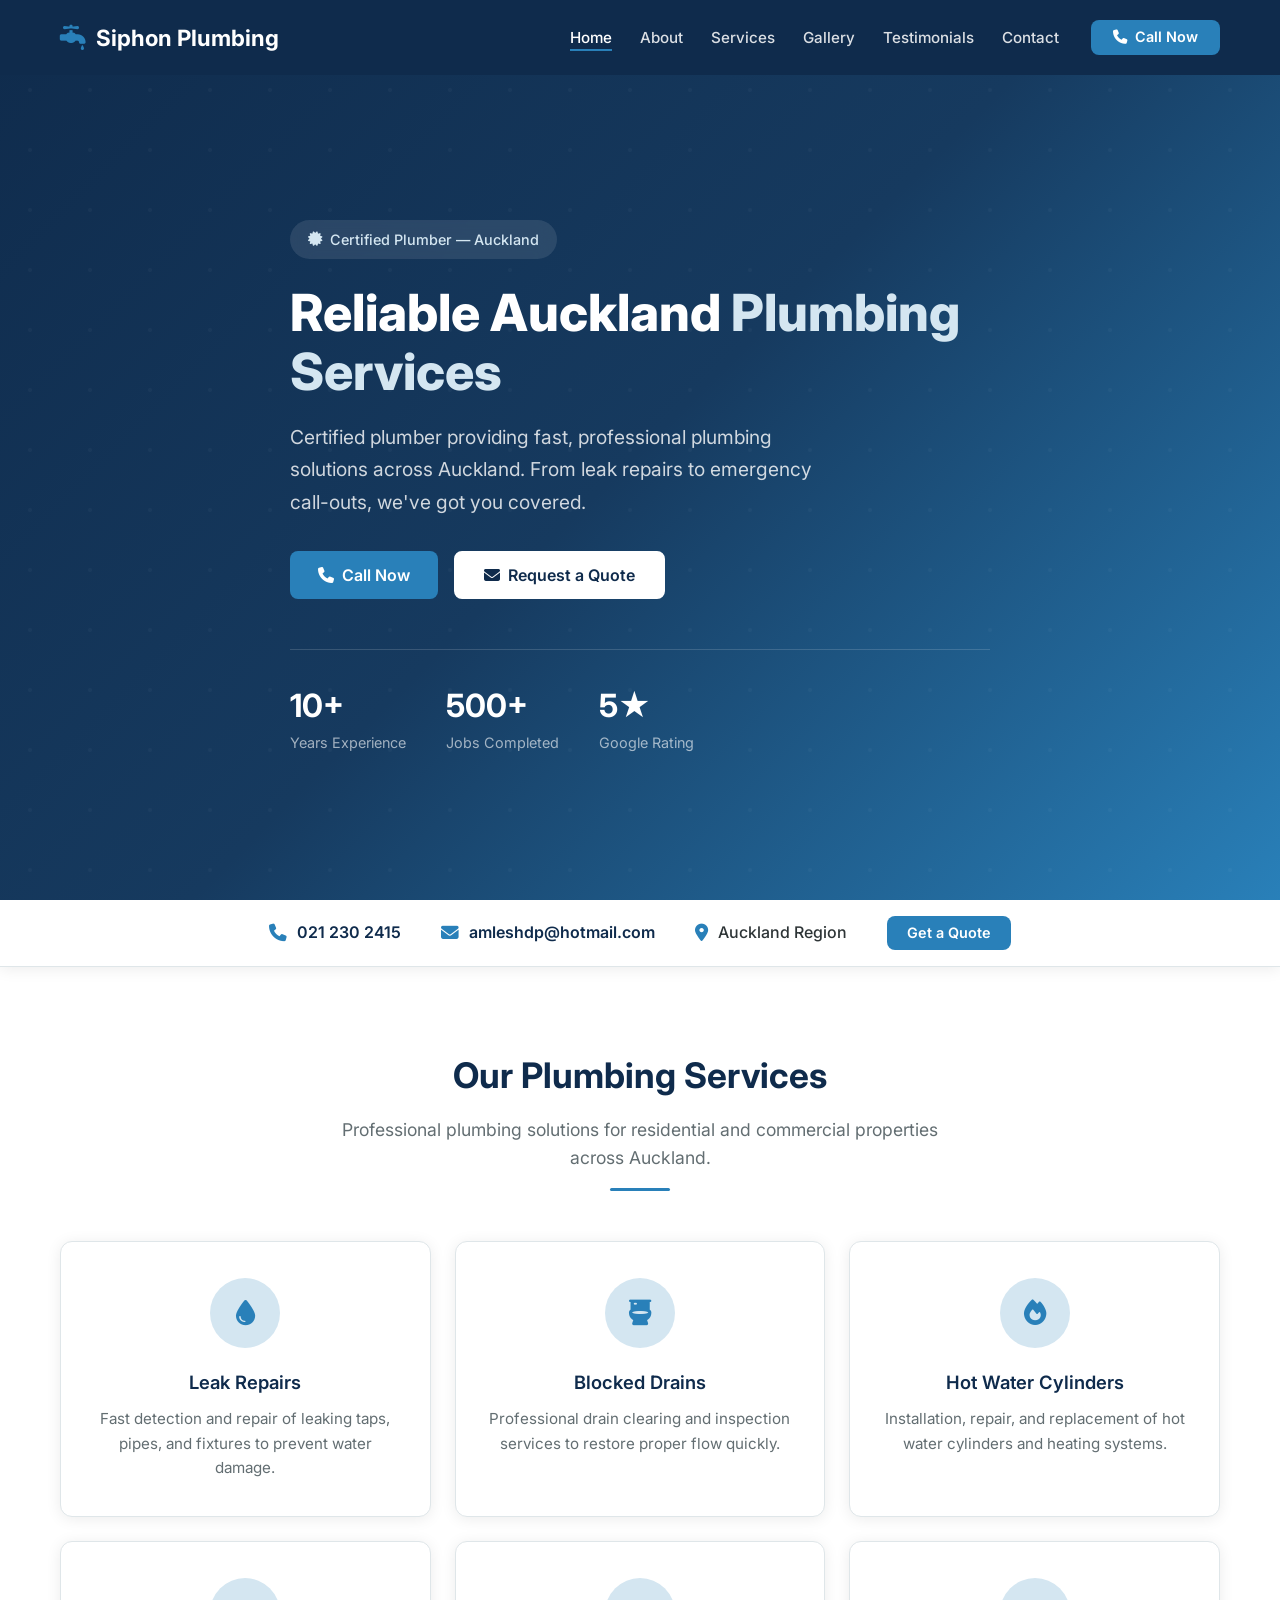
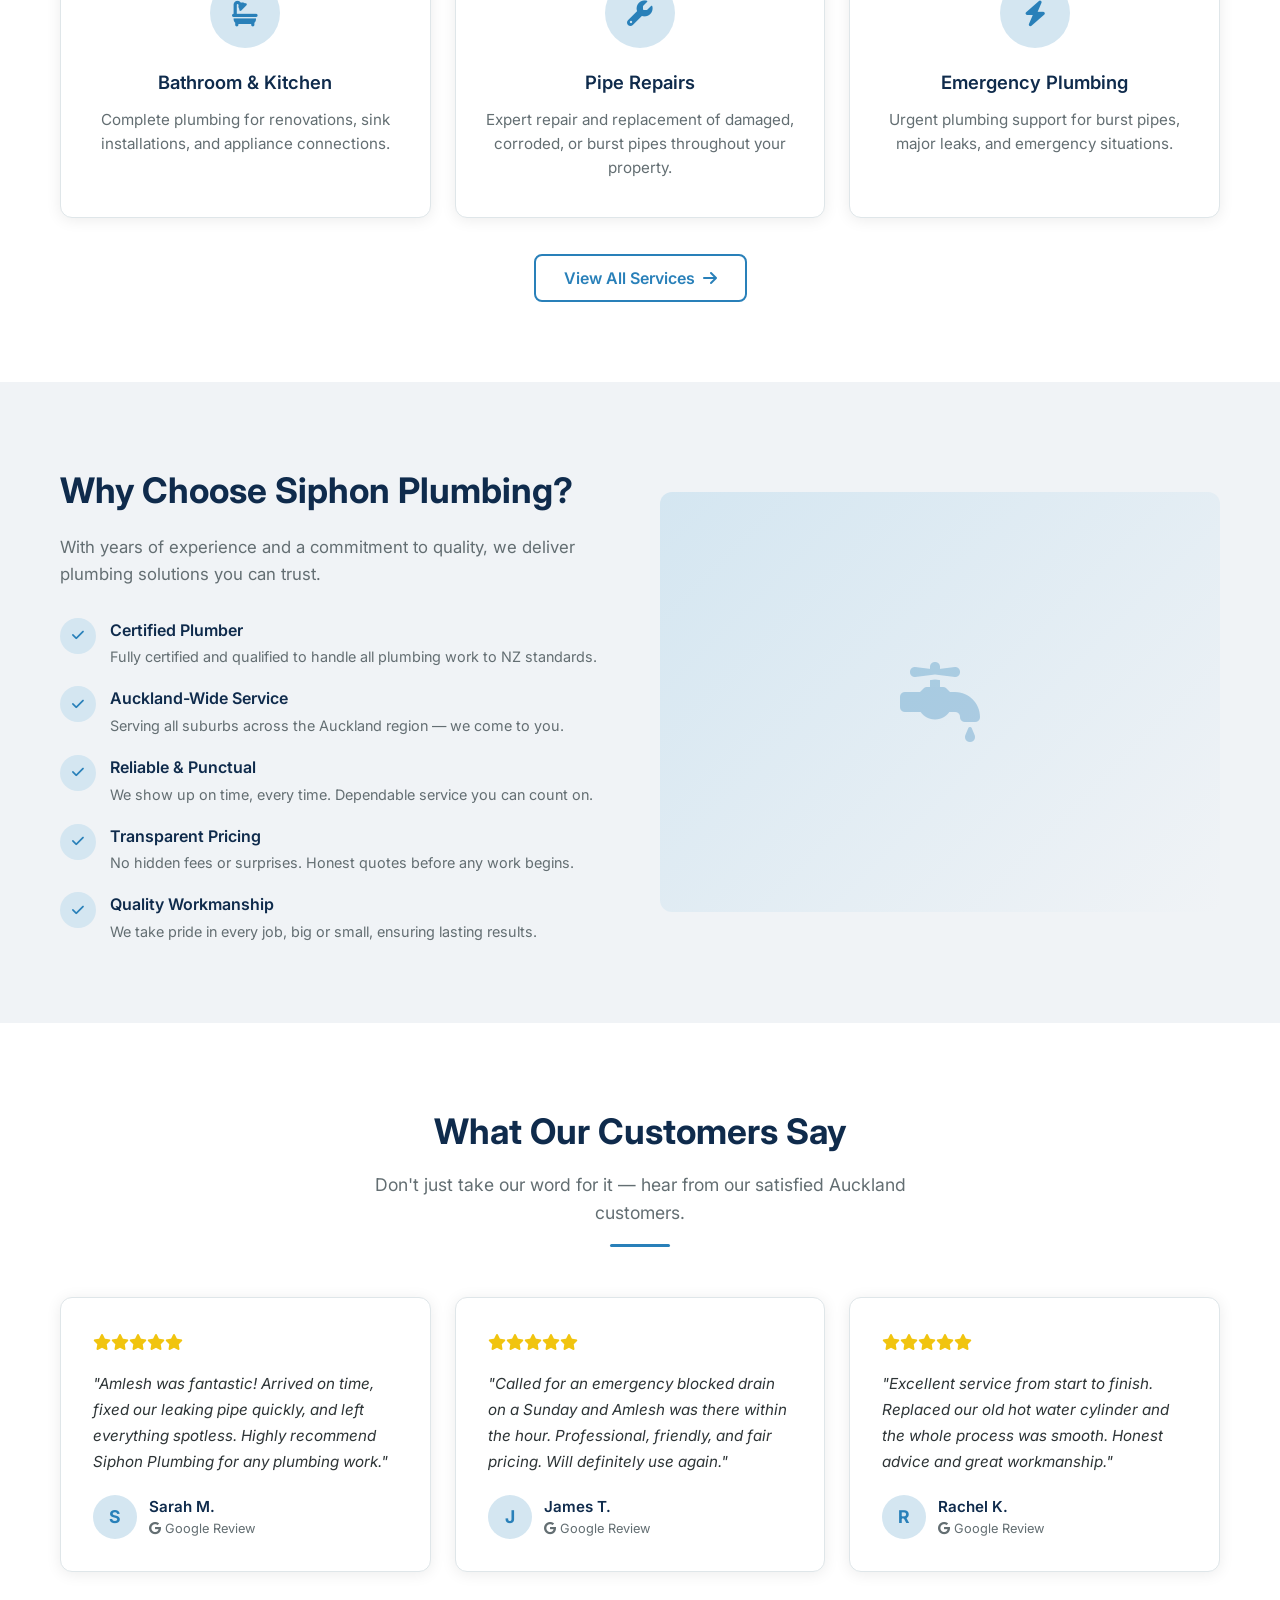
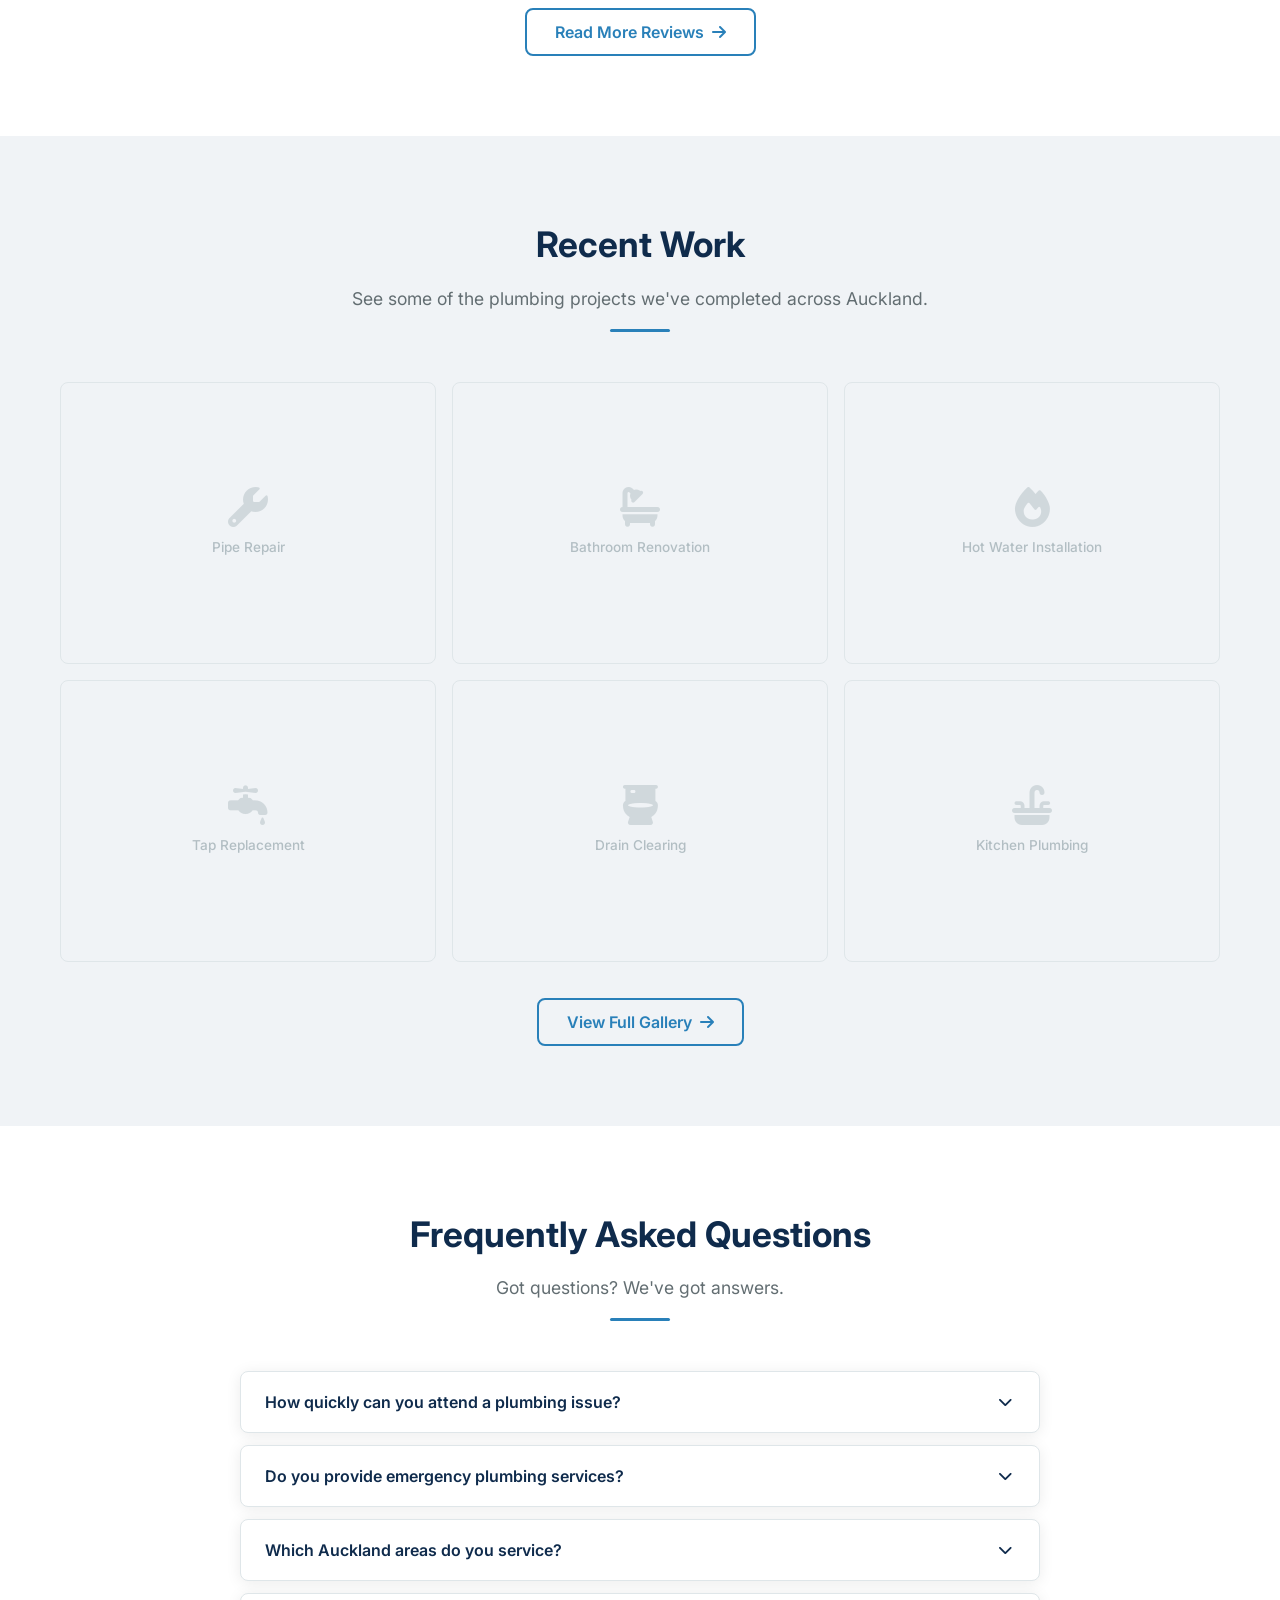
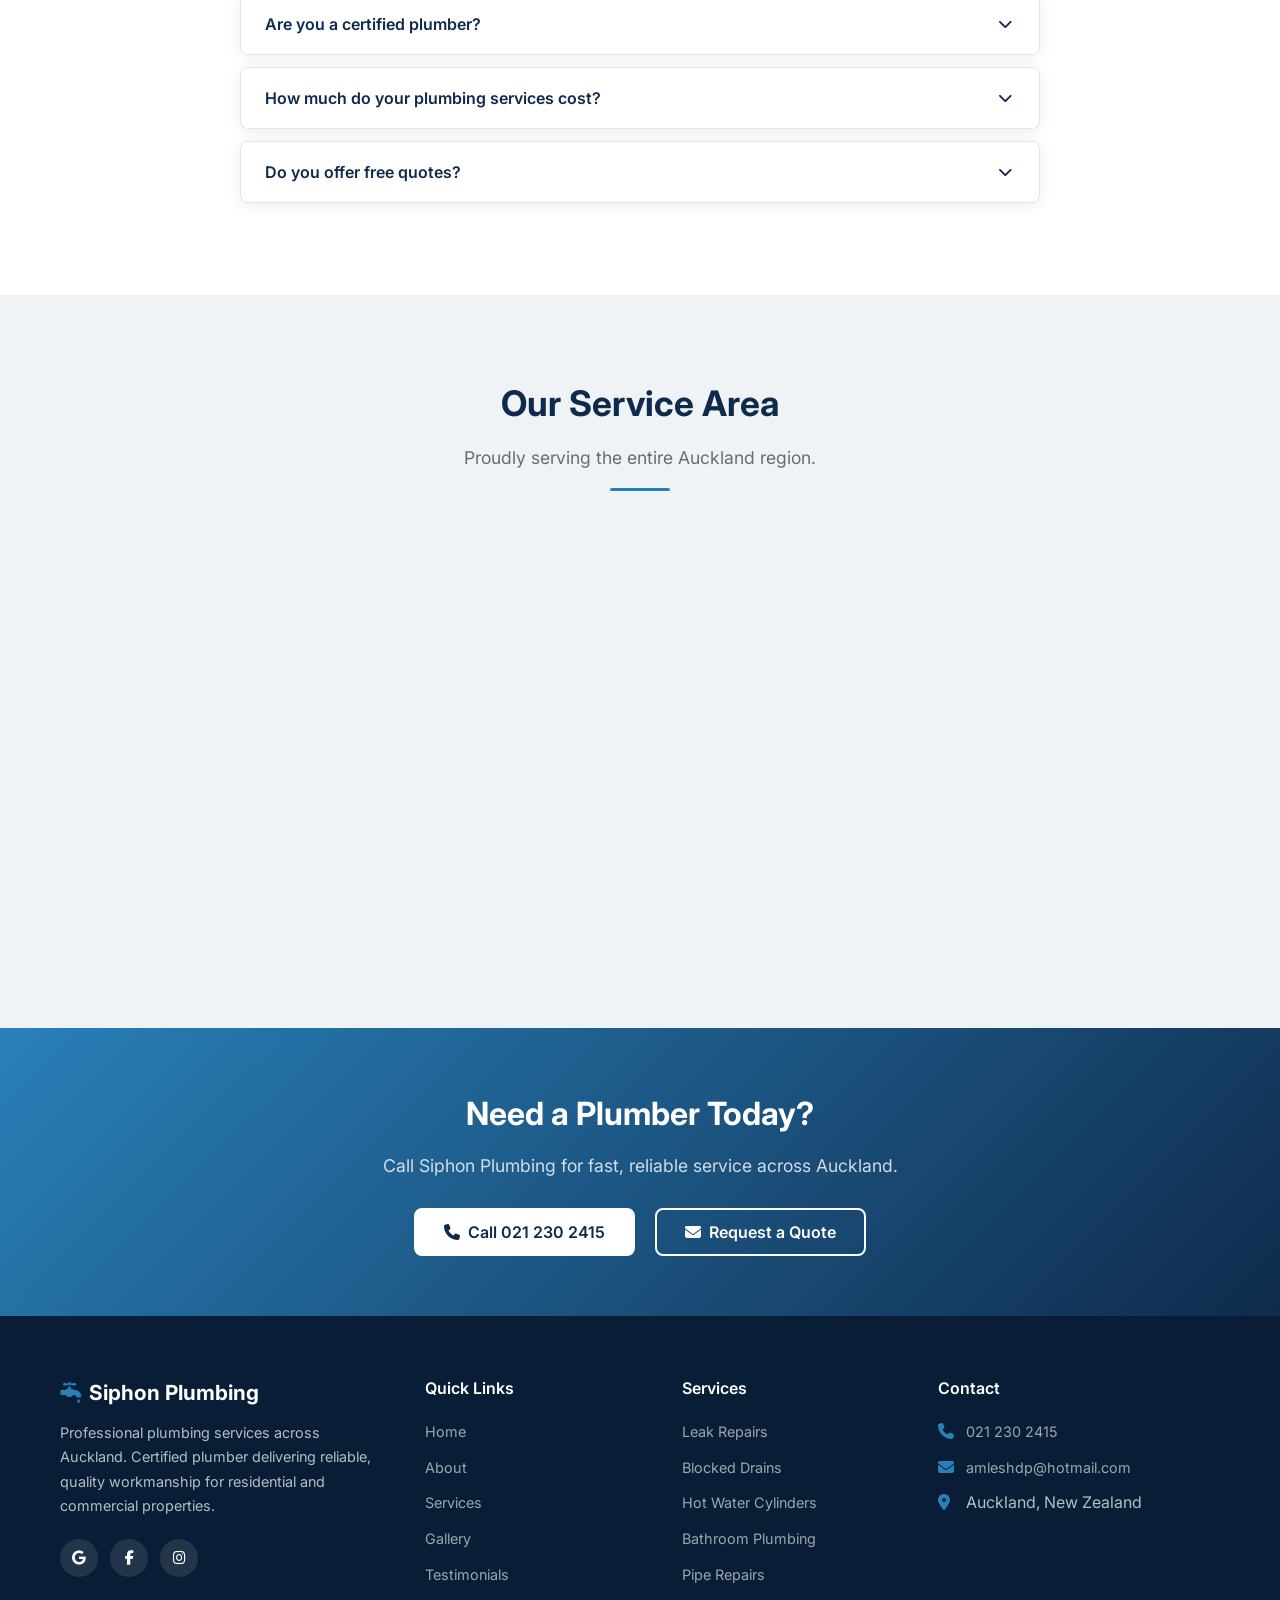
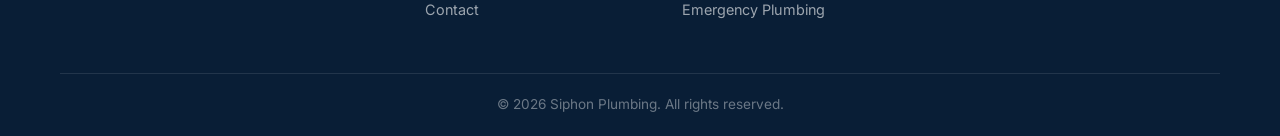
==== index.html @ 6b0c6b90 "Initial commit: Siphon Plumbing website - Complete static HTML/CSS/JS site with Home, About, Service" ====
<!DOCTYPE html>
<html lang="en">
<head>
  <meta charset="UTF-8">
  <meta name="viewport" content="width=device-width, initial-scale=1.0">
  <title>Siphon Plumbing | Reliable Auckland Plumbing Services</title>
  <meta name="description" content="Siphon Plumbing provides fast, reliable plumbing services across Auckland. Certified plumber Amlesh Prasad offers leak repairs, blocked drains, hot water cylinder repairs, and emergency plumbing.">
  <meta name="keywords" content="Auckland plumber, emergency plumber Auckland, blocked drain Auckland, plumbing services Auckland, hot water cylinder repair Auckland, certified plumber Auckland">
  <meta name="author" content="Siphon Plumbing">
  <meta name="robots" content="index, follow">
  <link rel="canonical" href="https://siphonplumbing.co.nz/">
  <meta property="og:title" content="Siphon Plumbing | Reliable Auckland Plumbing Services">
  <meta property="og:description" content="Certified plumber providing fast, professional plumbing solutions across Auckland. Call 021 230 2415 for a free quote.">
  <meta property="og:type" content="website">
  <meta property="og:url" content="https://siphonplumbing.co.nz/">
  <link rel="preconnect" href="https://fonts.googleapis.com">
  <link rel="preconnect" href="https://fonts.gstatic.com" crossorigin>
  <link href="https://fonts.googleapis.com/css2?family=Inter:wght@400;500;600;700;800&display=swap" rel="stylesheet">
  <link rel="stylesheet" href="https://cdnjs.cloudflare.com/ajax/libs/font-awesome/6.5.1/css/all.min.css">
  <link rel="stylesheet" href="css/styles.css">
  <script type="application/ld+json">
  {
    "@context": "https://schema.org",
    "@type": "Plumber",
    "name": "Siphon Plumbing",
    "description": "Certified plumber providing fast, professional plumbing solutions across Auckland.",
    "telephone": "+64212302415",
    "email": "amleshdp@hotmail.com",
    "url": "https://siphonplumbing.co.nz",
    "areaServed": {
      "@type": "City",
      "name": "Auckland"
    },
    "address": {
      "@type": "PostalAddress",
      "addressLocality": "Auckland",
      "addressCountry": "NZ"
    },
    "priceRange": "$$",
    "openingHours": "Mo-Su 07:00-18:00",
    "sameAs": []
  }
  </script>
</head>
<body>

  <!-- Header -->
  <header class="header">
    <div class="container header__inner">
      <a href="index.html" class="header__logo">
        <i class="fas fa-faucet-drip"></i>
        Siphon Plumbing
      </a>
      <nav class="header__nav">
        <ul class="header__links">
          <li><a href="index.html" class="active">Home</a></li>
          <li><a href="about.html">About</a></li>
          <li><a href="services.html">Services</a></li>
          <li><a href="gallery.html">Gallery</a></li>
          <li><a href="testimonials.html">Testimonials</a></li>
          <li><a href="contact.html">Contact</a></li>
        </ul>
        <div class="header__cta">
          <a href="tel:0212302415" class="btn btn--primary"><i class="fas fa-phone"></i> Call Now</a>
        </div>
      </nav>
      <button class="header__hamburger" aria-label="Toggle navigation">
        <span></span>
        <span></span>
        <span></span>
      </button>
    </div>
  </header>

  <!-- Mobile Nav -->
  <nav class="mobile-nav">
    <a href="index.html" class="active">Home</a>
    <a href="about.html">About</a>
    <a href="services.html">Services</a>
    <a href="gallery.html">Gallery</a>
    <a href="testimonials.html">Testimonials</a>
    <a href="contact.html">Contact</a>
    <a href="tel:0212302415" class="btn btn--primary"><i class="fas fa-phone"></i> Call Now</a>
  </nav>

  <!-- Hero -->
  <section class="hero">
    <div class="container">
      <div class="hero__content">
        <div class="hero__badge">
          <i class="fas fa-certificate"></i> Certified Plumber — Auckland
        </div>
        <h1>Reliable Auckland <span>Plumbing Services</span></h1>
        <p>Certified plumber providing fast, professional plumbing solutions across Auckland. From leak repairs to emergency call-outs, we've got you covered.</p>
        <div class="hero__buttons">
          <a href="tel:0212302415" class="btn btn--primary"><i class="fas fa-phone"></i> Call Now</a>
          <a href="contact.html" class="btn btn--secondary"><i class="fas fa-envelope"></i> Request a Quote</a>
        </div>
        <div class="hero__stats">
          <div class="hero__stat">
            <h3>10+</h3>
            <p>Years Experience</p>
          </div>
          <div class="hero__stat">
            <h3>500+</h3>
            <p>Jobs Completed</p>
          </div>
          <div class="hero__stat">
            <h3>5★</h3>
            <p>Google Rating</p>
          </div>
        </div>
      </div>
    </div>
  </section>

  <!-- Quick Contact Bar -->
  <section class="quick-contact">
    <div class="container quick-contact__inner">
      <div class="quick-contact__item">
        <i class="fas fa-phone"></i>
        <a href="tel:0212302415">021 230 2415</a>
      </div>
      <div class="quick-contact__item">
        <i class="fas fa-envelope"></i>
        <a href="mailto:amleshdp@hotmail.com">amleshdp@hotmail.com</a>
      </div>
      <div class="quick-contact__item">
        <i class="fas fa-map-marker-alt"></i>
        <span>Auckland Region</span>
      </div>
      <a href="contact.html" class="btn btn--primary btn--small">Get a Quote</a>
    </div>
  </section>

  <!-- Services Overview -->
  <section class="section" id="services">
    <div class="container">
      <div class="section-header fade-up">
        <h2>Our Plumbing Services</h2>
        <p>Professional plumbing solutions for residential and commercial properties across Auckland.</p>
        <div class="accent-line"></div>
      </div>
      <div class="services-grid">
        <div class="service-card fade-up">
          <div class="service-card__icon">
            <i class="fas fa-droplet"></i>
          </div>
          <h3>Leak Repairs</h3>
          <p>Fast detection and repair of leaking taps, pipes, and fixtures to prevent water damage.</p>
        </div>
        <div class="service-card fade-up">
          <div class="service-card__icon">
            <i class="fas fa-toilet"></i>
          </div>
          <h3>Blocked Drains</h3>
          <p>Professional drain clearing and inspection services to restore proper flow quickly.</p>
        </div>
        <div class="service-card fade-up">
          <div class="service-card__icon">
            <i class="fas fa-fire"></i>
          </div>
          <h3>Hot Water Cylinders</h3>
          <p>Installation, repair, and replacement of hot water cylinders and heating systems.</p>
        </div>
        <div class="service-card fade-up">
          <div class="service-card__icon">
            <i class="fas fa-bath"></i>
          </div>
          <h3>Bathroom & Kitchen</h3>
          <p>Complete plumbing for renovations, sink installations, and appliance connections.</p>
        </div>
        <div class="service-card fade-up">
          <div class="service-card__icon">
            <i class="fas fa-wrench"></i>
          </div>
          <h3>Pipe Repairs</h3>
          <p>Expert repair and replacement of damaged, corroded, or burst pipes throughout your property.</p>
        </div>
        <div class="service-card fade-up">
          <div class="service-card__icon">
            <i class="fas fa-bolt"></i>
          </div>
          <h3>Emergency Plumbing</h3>
          <p>Urgent plumbing support for burst pipes, major leaks, and emergency situations.</p>
        </div>
      </div>
      <div style="text-align: center; margin-top: 36px;" class="fade-up">
        <a href="services.html" class="btn btn--outline">View All Services <i class="fas fa-arrow-right"></i></a>
      </div>
    </div>
  </section>

  <!-- Why Choose Us -->
  <section class="section section--grey" id="why">
    <div class="container">
      <div class="why-grid">
        <div class="why-content fade-up">
          <h2>Why Choose Siphon Plumbing?</h2>
          <p>With years of experience and a commitment to quality, we deliver plumbing solutions you can trust.</p>
          <div class="why-list">
            <div class="why-item">
              <div class="why-item__icon"><i class="fas fa-check"></i></div>
              <div>
                <h4>Certified Plumber</h4>
                <p>Fully certified and qualified to handle all plumbing work to NZ standards.</p>
              </div>
            </div>
            <div class="why-item">
              <div class="why-item__icon"><i class="fas fa-check"></i></div>
              <div>
                <h4>Auckland-Wide Service</h4>
                <p>Serving all suburbs across the Auckland region — we come to you.</p>
              </div>
            </div>
            <div class="why-item">
              <div class="why-item__icon"><i class="fas fa-check"></i></div>
              <div>
                <h4>Reliable & Punctual</h4>
                <p>We show up on time, every time. Dependable service you can count on.</p>
              </div>
            </div>
            <div class="why-item">
              <div class="why-item__icon"><i class="fas fa-check"></i></div>
              <div>
                <h4>Transparent Pricing</h4>
                <p>No hidden fees or surprises. Honest quotes before any work begins.</p>
              </div>
            </div>
            <div class="why-item">
              <div class="why-item__icon"><i class="fas fa-check"></i></div>
              <div>
                <h4>Quality Workmanship</h4>
                <p>We take pride in every job, big or small, ensuring lasting results.</p>
              </div>
            </div>
          </div>
        </div>
        <div class="why-image fade-up">
          <i class="fas fa-faucet-drip"></i>
        </div>
      </div>
    </div>
  </section>

  <!-- Testimonials Preview -->
  <section class="section" id="testimonials">
    <div class="container">
      <div class="section-header fade-up">
        <h2>What Our Customers Say</h2>
        <p>Don't just take our word for it — hear from our satisfied Auckland customers.</p>
        <div class="accent-line"></div>
      </div>
      <div class="testimonials-grid">
        <div class="testimonial-card fade-up">
          <div class="testimonial-card__stars">
            <i class="fas fa-star"></i><i class="fas fa-star"></i><i class="fas fa-star"></i><i class="fas fa-star"></i><i class="fas fa-star"></i>
          </div>
          <p class="testimonial-card__text">"Amlesh was fantastic! Arrived on time, fixed our leaking pipe quickly, and left everything spotless. Highly recommend Siphon Plumbing for any plumbing work."</p>
          <div class="testimonial-card__author">
            <div class="testimonial-card__avatar">S</div>
            <div>
              <div class="testimonial-card__name">Sarah M.</div>
              <div class="testimonial-card__source"><i class="fab fa-google"></i> Google Review</div>
            </div>
          </div>
        </div>
        <div class="testimonial-card fade-up">
          <div class="testimonial-card__stars">
            <i class="fas fa-star"></i><i class="fas fa-star"></i><i class="fas fa-star"></i><i class="fas fa-star"></i><i class="fas fa-star"></i>
          </div>
          <p class="testimonial-card__text">"Called for an emergency blocked drain on a Sunday and Amlesh was there within the hour. Professional, friendly, and fair pricing. Will definitely use again."</p>
          <div class="testimonial-card__author">
            <div class="testimonial-card__avatar">J</div>
            <div>
              <div class="testimonial-card__name">James T.</div>
              <div class="testimonial-card__source"><i class="fab fa-google"></i> Google Review</div>
            </div>
          </div>
        </div>
        <div class="testimonial-card fade-up">
          <div class="testimonial-card__stars">
            <i class="fas fa-star"></i><i class="fas fa-star"></i><i class="fas fa-star"></i><i class="fas fa-star"></i><i class="fas fa-star"></i>
          </div>
          <p class="testimonial-card__text">"Excellent service from start to finish. Replaced our old hot water cylinder and the whole process was smooth. Honest advice and great workmanship."</p>
          <div class="testimonial-card__author">
            <div class="testimonial-card__avatar">R</div>
            <div>
              <div class="testimonial-card__name">Rachel K.</div>
              <div class="testimonial-card__source"><i class="fab fa-google"></i> Google Review</div>
            </div>
          </div>
        </div>
      </div>
      <div style="text-align: center; margin-top: 36px;" class="fade-up">
        <a href="testimonials.html" class="btn btn--outline">Read More Reviews <i class="fas fa-arrow-right"></i></a>
      </div>
    </div>
  </section>

  <!-- Gallery Preview -->
  <section class="section section--grey" id="gallery">
    <div class="container">
      <div class="section-header fade-up">
        <h2>Recent Work</h2>
        <p>See some of the plumbing projects we've completed across Auckland.</p>
        <div class="accent-line"></div>
      </div>
      <div class="gallery-grid fade-up">
        <div class="gallery-item">
          <div class="gallery-item__placeholder">
            <i class="fas fa-wrench"></i>
            <p>Pipe Repair</p>
          </div>
          <div class="gallery-item__overlay"><i class="fas fa-expand"></i></div>
        </div>
        <div class="gallery-item">
          <div class="gallery-item__placeholder">
            <i class="fas fa-bath"></i>
            <p>Bathroom Renovation</p>
          </div>
          <div class="gallery-item__overlay"><i class="fas fa-expand"></i></div>
        </div>
        <div class="gallery-item">
          <div class="gallery-item__placeholder">
            <i class="fas fa-fire"></i>
            <p>Hot Water Installation</p>
          </div>
          <div class="gallery-item__overlay"><i class="fas fa-expand"></i></div>
        </div>
        <div class="gallery-item">
          <div class="gallery-item__placeholder">
            <i class="fas fa-faucet-drip"></i>
            <p>Tap Replacement</p>
          </div>
          <div class="gallery-item__overlay"><i class="fas fa-expand"></i></div>
        </div>
        <div class="gallery-item">
          <div class="gallery-item__placeholder">
            <i class="fas fa-toilet"></i>
            <p>Drain Clearing</p>
          </div>
          <div class="gallery-item__overlay"><i class="fas fa-expand"></i></div>
        </div>
        <div class="gallery-item">
          <div class="gallery-item__placeholder">
            <i class="fas fa-sink"></i>
            <p>Kitchen Plumbing</p>
          </div>
          <div class="gallery-item__overlay"><i class="fas fa-expand"></i></div>
        </div>
      </div>
      <div style="text-align: center; margin-top: 36px;" class="fade-up">
        <a href="gallery.html" class="btn btn--outline">View Full Gallery <i class="fas fa-arrow-right"></i></a>
      </div>
    </div>
  </section>

  <!-- FAQ -->
  <section class="section" id="faq">
    <div class="container">
      <div class="section-header fade-up">
        <h2>Frequently Asked Questions</h2>
        <p>Got questions? We've got answers.</p>
        <div class="accent-line"></div>
      </div>
      <div class="faq-list fade-up">
        <div class="faq-item">
          <button class="faq-question">
            How quickly can you attend a plumbing issue?
            <i class="fas fa-chevron-down"></i>
          </button>
          <div class="faq-answer">
            <div class="faq-answer__inner">We aim to respond to all enquiries the same day. For emergency plumbing situations such as burst pipes or major leaks, we prioritise urgent call-outs and can often be on-site within a few hours, depending on our schedule and your location in Auckland.</div>
          </div>
        </div>
        <div class="faq-item">
          <button class="faq-question">
            Do you provide emergency plumbing services?
            <i class="fas fa-chevron-down"></i>
          </button>
          <div class="faq-answer">
            <div class="faq-answer__inner">Yes, we provide emergency plumbing services for urgent issues like burst pipes, major leaks, and flooding. Contact us as soon as the issue arises and we'll do our best to attend to it promptly.</div>
          </div>
        </div>
        <div class="faq-item">
          <button class="faq-question">
            Which Auckland areas do you service?
            <i class="fas fa-chevron-down"></i>
          </button>
          <div class="faq-answer">
            <div class="faq-answer__inner">We service the entire Auckland region, including North Shore, West Auckland, South Auckland, East Auckland, and Central Auckland. No matter where you are in Auckland, we can come to you.</div>
          </div>
        </div>
        <div class="faq-item">
          <button class="faq-question">
            Are you a certified plumber?
            <i class="fas fa-chevron-down"></i>
          </button>
          <div class="faq-answer">
            <div class="faq-answer__inner">Yes, Amlesh Prasad is a fully certified Certifying Plumber in New Zealand. This means all work is carried out to the highest standards and in compliance with NZ plumbing regulations.</div>
          </div>
        </div>
        <div class="faq-item">
          <button class="faq-question">
            How much do your plumbing services cost?
            <i class="fas fa-chevron-down"></i>
          </button>
          <div class="faq-answer">
            <div class="faq-answer__inner">Costs vary depending on the type and scope of work required. We provide transparent, upfront quotes before starting any job so there are no surprises. Contact us for a free quote tailored to your needs.</div>
          </div>
        </div>
        <div class="faq-item">
          <button class="faq-question">
            Do you offer free quotes?
            <i class="fas fa-chevron-down"></i>
          </button>
          <div class="faq-answer">
            <div class="faq-answer__inner">Yes, we offer free, no-obligation quotes for most plumbing work. Simply give us a call or fill out the contact form on our website with details of the work needed, and we'll get back to you with a quote.</div>
          </div>
        </div>
      </div>
    </div>
  </section>

  <!-- Service Area Map -->
  <section class="section section--grey map-section">
    <div class="container">
      <div class="section-header fade-up">
        <h2>Our Service Area</h2>
        <p>Proudly serving the entire Auckland region.</p>
        <div class="accent-line"></div>
      </div>
      <div class="fade-up">
        <iframe src="https://www.google.com/maps/embed?pb=!1m18!1m12!1m3!1d408270.0574907724!2d174.5752735!3d-36.8534665!2m3!1f0!2f0!3f0!3m2!1i1024!2i768!4f13.1!3m3!1m2!1s0x6d0d47fb5a9ce6fb%3A0x500ef6143a29917!2sAuckland%2C%20New%20Zealand!5e0!3m2!1sen!2snz!4v1700000000000!5m2!1sen!2snz" allowfullscreen="" loading="lazy" referrerpolicy="no-referrer-when-downgrade" title="Siphon Plumbing service area — Auckland, New Zealand"></iframe>
      </div>
    </div>
  </section>

  <!-- CTA Banner -->
  <section class="cta-banner">
    <div class="container">
      <h2>Need a Plumber Today?</h2>
      <p>Call Siphon Plumbing for fast, reliable service across Auckland.</p>
      <a href="tel:0212302415" class="btn btn--secondary"><i class="fas fa-phone"></i> Call 021 230 2415</a>
      <a href="contact.html" class="btn btn--outline" style="border-color: #fff; color: #fff;"><i class="fas fa-envelope"></i> Request a Quote</a>
    </div>
  </section>

  <!-- Footer -->
  <footer class="footer">
    <div class="container">
      <div class="footer__grid">
        <div class="footer__brand">
          <h3><i class="fas fa-faucet-drip"></i> Siphon Plumbing</h3>
          <p>Professional plumbing services across Auckland. Certified plumber delivering reliable, quality workmanship for residential and commercial properties.</p>
          <div class="footer__social">
            <a href="https://maps.app.goo.gl/bJ7UKZkLiNxj65kf9" target="_blank" rel="noopener" aria-label="Google Maps"><i class="fab fa-google"></i></a>
            <a href="#" aria-label="Facebook"><i class="fab fa-facebook-f"></i></a>
            <a href="#" aria-label="Instagram"><i class="fab fa-instagram"></i></a>
          </div>
        </div>
        <div class="footer__col">
          <h4>Quick Links</h4>
          <ul>
            <li><a href="index.html">Home</a></li>
            <li><a href="about.html">About</a></li>
            <li><a href="services.html">Services</a></li>
            <li><a href="gallery.html">Gallery</a></li>
            <li><a href="testimonials.html">Testimonials</a></li>
            <li><a href="contact.html">Contact</a></li>
          </ul>
        </div>
        <div class="footer__col">
          <h4>Services</h4>
          <ul>
            <li><a href="services.html">Leak Repairs</a></li>
            <li><a href="services.html">Blocked Drains</a></li>
            <li><a href="services.html">Hot Water Cylinders</a></li>
            <li><a href="services.html">Bathroom Plumbing</a></li>
            <li><a href="services.html">Pipe Repairs</a></li>
            <li><a href="services.html">Emergency Plumbing</a></li>
          </ul>
        </div>
        <div class="footer__col">
          <h4>Contact</h4>
          <ul>
            <li><i class="fas fa-phone"></i> <a href="tel:0212302415">021 230 2415</a></li>
            <li><i class="fas fa-envelope"></i> <a href="mailto:amleshdp@hotmail.com">amleshdp@hotmail.com</a></li>
            <li><i class="fas fa-map-marker-alt"></i> Auckland, New Zealand</li>
          </ul>
        </div>
      </div>
      <div class="footer__bottom">
        &copy; 2026 Siphon Plumbing. All rights reserved.
      </div>
    </div>
  </footer>

  <!-- Sticky Call Button (Mobile) -->
  <div class="sticky-call">
    <a href="tel:0212302415"><i class="fas fa-phone"></i> Call 021 230 2415</a>
  </div>

  <script src="js/main.js"></script>
</body>
</html>
---- css/styles.css ----
:root {
  --navy: #0f2b4c;
  --navy-light: #163a5f;
  --navy-dark: #091e36;
  --white: #ffffff;
  --off-white: #f8f9fa;
  --charcoal: #2d3436;
  --charcoal-light: #636e72;
  --light-grey: #f0f3f6;
  --accent: #2980b9;
  --accent-hover: #2471a3;
  --accent-light: #d4e6f1;
  --steel: #b2bec3;
  --border: #dfe6e9;
  --success: #27ae60;
  --shadow: 0 2px 15px rgba(0, 0, 0, 0.08);
  --shadow-lg: 0 10px 40px rgba(0, 0, 0, 0.12);
  --radius: 8px;
  --radius-lg: 12px;
  --transition: all 0.3s ease;
  --font: 'Inter', -apple-system, BlinkMacSystemFont, 'Segoe UI', sans-serif;
  --max-width: 1200px;
}

*,
*::before,
*::after {
  margin: 0;
  padding: 0;
  box-sizing: border-box;
}

html {
  scroll-behavior: smooth;
  scroll-padding-top: 80px;
}

body {
  font-family: var(--font);
  color: var(--charcoal);
  line-height: 1.6;
  -webkit-font-smoothing: antialiased;
  overflow-x: hidden;
}

a {
  text-decoration: none;
  color: inherit;
  transition: var(--transition);
}

ul {
  list-style: none;
}

img {
  max-width: 100%;
  height: auto;
  display: block;
}

.container {
  max-width: var(--max-width);
  margin: 0 auto;
  padding: 0 20px;
}

.section {
  padding: 80px 0;
}

.section--grey {
  background: var(--light-grey);
}

.section--navy {
  background: var(--navy);
  color: var(--white);
}

.section-header {
  text-align: center;
  margin-bottom: 50px;
}

.section-header h2 {
  font-size: 2.2rem;
  font-weight: 700;
  color: var(--navy);
  margin-bottom: 12px;
}

.section--navy .section-header h2 {
  color: var(--white);
}

.section-header p {
  font-size: 1.1rem;
  color: var(--charcoal-light);
  max-width: 600px;
  margin: 0 auto;
}

.section--navy .section-header p {
  color: var(--steel);
}

.section-header .accent-line {
  width: 60px;
  height: 3px;
  background: var(--accent);
  margin: 16px auto 0;
  border-radius: 2px;
}

/* ===== Buttons ===== */

.btn {
  display: inline-flex;
  align-items: center;
  gap: 8px;
  padding: 14px 28px;
  font-size: 1rem;
  font-weight: 600;
  font-family: var(--font);
  border: none;
  border-radius: var(--radius);
  cursor: pointer;
  transition: var(--transition);
  text-align: center;
  line-height: 1;
}

.btn--primary {
  background: var(--accent);
  color: var(--white);
}

.btn--primary:hover {
  background: var(--accent-hover);
  transform: translateY(-2px);
  box-shadow: 0 4px 15px rgba(41, 128, 185, 0.4);
}

.btn--secondary {
  background: var(--white);
  color: var(--navy);
  border: 2px solid var(--white);
}

.btn--secondary:hover {
  background: transparent;
  color: var(--white);
}

.btn--outline {
  background: transparent;
  color: var(--accent);
  border: 2px solid var(--accent);
}

.btn--outline:hover {
  background: var(--accent);
  color: var(--white);
}

.btn--navy {
  background: var(--navy);
  color: var(--white);
}

.btn--navy:hover {
  background: var(--navy-light);
  transform: translateY(-2px);
}

.btn--small {
  padding: 10px 20px;
  font-size: 0.9rem;
}

/* ===== Header ===== */

.header {
  position: fixed;
  top: 0;
  left: 0;
  right: 0;
  z-index: 1000;
  background: var(--navy);
  transition: var(--transition);
}

.header--scrolled {
  box-shadow: 0 2px 20px rgba(0, 0, 0, 0.15);
}

.header__inner {
  display: flex;
  align-items: center;
  justify-content: space-between;
  height: 75px;
}

.header__logo {
  display: flex;
  align-items: center;
  gap: 10px;
  color: var(--white);
  font-size: 1.4rem;
  font-weight: 700;
}

.header__logo i {
  font-size: 1.6rem;
  color: var(--accent);
}

.header__nav {
  display: flex;
  align-items: center;
  gap: 32px;
}

.header__links {
  display: flex;
  gap: 28px;
}

.header__links a {
  color: rgba(255, 255, 255, 0.85);
  font-size: 0.95rem;
  font-weight: 500;
  position: relative;
}

.header__links a::after {
  content: '';
  position: absolute;
  bottom: -4px;
  left: 0;
  width: 0;
  height: 2px;
  background: var(--accent);
  transition: var(--transition);
}

.header__links a:hover,
.header__links a.active {
  color: var(--white);
}

.header__links a:hover::after,
.header__links a.active::after {
  width: 100%;
}

.header__cta .btn {
  padding: 10px 22px;
  font-size: 0.9rem;
}

.header__hamburger {
  display: none;
  flex-direction: column;
  gap: 5px;
  background: none;
  border: none;
  cursor: pointer;
  padding: 5px;
}

.header__hamburger span {
  width: 24px;
  height: 2px;
  background: var(--white);
  transition: var(--transition);
  border-radius: 2px;
}

.header__hamburger.active span:nth-child(1) {
  transform: rotate(45deg) translate(5px, 5px);
}

.header__hamburger.active span:nth-child(2) {
  opacity: 0;
}

.header__hamburger.active span:nth-child(3) {
  transform: rotate(-45deg) translate(5px, -5px);
}

/* ===== Mobile Nav ===== */

.mobile-nav {
  display: none;
  position: fixed;
  top: 75px;
  left: 0;
  right: 0;
  background: var(--navy-dark);
  padding: 20px;
  z-index: 999;
  transform: translateY(-100%);
  opacity: 0;
  transition: var(--transition);
}

.mobile-nav.active {
  transform: translateY(0);
  opacity: 1;
}

.mobile-nav a {
  display: block;
  color: rgba(255, 255, 255, 0.85);
  padding: 12px 0;
  font-size: 1.05rem;
  font-weight: 500;
  border-bottom: 1px solid rgba(255, 255, 255, 0.1);
}

.mobile-nav a:last-child {
  border-bottom: none;
}

.mobile-nav a:hover,
.mobile-nav a.active {
  color: var(--accent);
}

.mobile-nav .btn {
  margin-top: 15px;
  width: 100%;
  justify-content: center;
}

/* ===== Hero ===== */

.hero {
  position: relative;
  min-height: 100vh;
  display: flex;
  align-items: center;
  background: linear-gradient(135deg, var(--navy) 0%, var(--navy-light) 50%, var(--accent) 100%);
  padding-top: 75px;
  overflow: hidden;
}

.hero::before {
  content: '';
  position: absolute;
  top: 0;
  left: 0;
  right: 0;
  bottom: 0;
  background: url("data:image/svg+xml,%3Csvg width='60' height='60' viewBox='0 0 60 60' xmlns='http://www.w3.org/2000/svg'%3E%3Cg fill='none' fill-rule='evenodd'%3E%3Cg fill='%23ffffff' fill-opacity='0.03'%3E%3Ccircle cx='30' cy='30' r='2'/%3E%3C/g%3E%3C/g%3E%3C/svg%3E");
}

.hero__content {
  position: relative;
  z-index: 1;
  max-width: 700px;
}

.hero__badge {
  display: inline-flex;
  align-items: center;
  gap: 8px;
  background: rgba(255, 255, 255, 0.1);
  backdrop-filter: blur(10px);
  padding: 8px 18px;
  border-radius: 50px;
  color: var(--accent-light);
  font-size: 0.9rem;
  font-weight: 500;
  margin-bottom: 24px;
}

.hero h1 {
  font-size: 3.2rem;
  font-weight: 800;
  color: var(--white);
  line-height: 1.15;
  margin-bottom: 20px;
}

.hero h1 span {
  color: var(--accent-light);
}

.hero p {
  font-size: 1.2rem;
  color: rgba(255, 255, 255, 0.8);
  margin-bottom: 32px;
  max-width: 550px;
  line-height: 1.7;
}

.hero__buttons {
  display: flex;
  gap: 16px;
  flex-wrap: wrap;
}

.hero__stats {
  display: flex;
  gap: 40px;
  margin-top: 50px;
  padding-top: 30px;
  border-top: 1px solid rgba(255, 255, 255, 0.15);
}

.hero__stat h3 {
  font-size: 2rem;
  font-weight: 700;
  color: var(--white);
}

.hero__stat p {
  font-size: 0.9rem;
  color: rgba(255, 255, 255, 0.6);
  margin-bottom: 0;
}

/* ===== Quick Contact Bar ===== */

.quick-contact {
  background: var(--white);
  box-shadow: var(--shadow);
  border-bottom: 1px solid var(--border);
}

.quick-contact__inner {
  display: flex;
  justify-content: center;
  align-items: center;
  gap: 40px;
  padding: 16px 0;
  flex-wrap: wrap;
}

.quick-contact__item {
  display: flex;
  align-items: center;
  gap: 10px;
  color: var(--charcoal);
  font-weight: 500;
}

.quick-contact__item i {
  color: var(--accent);
  font-size: 1.1rem;
}

.quick-contact__item a {
  color: var(--navy);
  font-weight: 600;
}

.quick-contact__item a:hover {
  color: var(--accent);
}

/* ===== Services Grid ===== */

.services-grid {
  display: grid;
  grid-template-columns: repeat(3, 1fr);
  gap: 24px;
}

.service-card {
  background: var(--white);
  border-radius: var(--radius-lg);
  padding: 36px 28px;
  text-align: center;
  box-shadow: var(--shadow);
  transition: var(--transition);
  border: 1px solid var(--border);
}

.service-card:hover {
  transform: translateY(-6px);
  box-shadow: var(--shadow-lg);
  border-color: var(--accent);
}

.service-card__icon {
  width: 70px;
  height: 70px;
  border-radius: 50%;
  background: var(--accent-light);
  display: flex;
  align-items: center;
  justify-content: center;
  margin: 0 auto 20px;
  transition: var(--transition);
}

.service-card:hover .service-card__icon {
  background: var(--accent);
}

.service-card__icon i {
  font-size: 1.6rem;
  color: var(--accent);
  transition: var(--transition);
}

.service-card:hover .service-card__icon i {
  color: var(--white);
}

.service-card h3 {
  font-size: 1.15rem;
  font-weight: 600;
  color: var(--navy);
  margin-bottom: 10px;
}

.service-card p {
  font-size: 0.95rem;
  color: var(--charcoal-light);
  line-height: 1.6;
}

/* ===== Why Choose Us ===== */

.why-grid {
  display: grid;
  grid-template-columns: repeat(2, 1fr);
  gap: 40px;
  align-items: center;
}

.why-content h2 {
  font-size: 2.2rem;
  font-weight: 700;
  color: var(--navy);
  margin-bottom: 16px;
}

.why-content > p {
  color: var(--charcoal-light);
  margin-bottom: 30px;
  font-size: 1.05rem;
}

.why-list {
  display: flex;
  flex-direction: column;
  gap: 18px;
}

.why-item {
  display: flex;
  gap: 14px;
  align-items: flex-start;
}

.why-item__icon {
  width: 36px;
  height: 36px;
  min-width: 36px;
  border-radius: 50%;
  background: var(--accent-light);
  display: flex;
  align-items: center;
  justify-content: center;
}

.why-item__icon i {
  color: var(--accent);
  font-size: 0.85rem;
}

.why-item h4 {
  font-size: 1rem;
  font-weight: 600;
  color: var(--navy);
  margin-bottom: 2px;
}

.why-item p {
  font-size: 0.9rem;
  color: var(--charcoal-light);
}

.why-image {
  position: relative;
  border-radius: var(--radius-lg);
  overflow: hidden;
  aspect-ratio: 4/3;
  background: linear-gradient(135deg, var(--accent-light), var(--light-grey));
  display: flex;
  align-items: center;
  justify-content: center;
}

.why-image i {
  font-size: 5rem;
  color: var(--accent);
  opacity: 0.3;
}

/* ===== Testimonials ===== */

.testimonials-grid {
  display: grid;
  grid-template-columns: repeat(3, 1fr);
  gap: 24px;
}

.testimonial-card {
  background: var(--white);
  border-radius: var(--radius-lg);
  padding: 32px;
  box-shadow: var(--shadow);
  border: 1px solid var(--border);
  transition: var(--transition);
}

.testimonial-card:hover {
  box-shadow: var(--shadow-lg);
}

.testimonial-card__stars {
  color: #f1c40f;
  margin-bottom: 16px;
  font-size: 1rem;
}

.testimonial-card__text {
  font-size: 0.95rem;
  color: var(--charcoal);
  line-height: 1.7;
  margin-bottom: 20px;
  font-style: italic;
}

.testimonial-card__author {
  display: flex;
  align-items: center;
  gap: 12px;
}

.testimonial-card__avatar {
  width: 44px;
  height: 44px;
  border-radius: 50%;
  background: var(--accent-light);
  display: flex;
  align-items: center;
  justify-content: center;
  font-weight: 700;
  color: var(--accent);
  font-size: 1.1rem;
}

.testimonial-card__name {
  font-weight: 600;
  color: var(--navy);
  font-size: 0.95rem;
}

.testimonial-card__source {
  font-size: 0.8rem;
  color: var(--charcoal-light);
}

/* ===== Gallery ===== */

.gallery-grid {
  display: grid;
  grid-template-columns: repeat(3, 1fr);
  gap: 16px;
}

.gallery-item {
  position: relative;
  border-radius: var(--radius);
  overflow: hidden;
  aspect-ratio: 4/3;
  background: var(--light-grey);
  display: flex;
  align-items: center;
  justify-content: center;
  cursor: pointer;
  transition: var(--transition);
  border: 1px solid var(--border);
}

.gallery-item img {
  width: 100%;
  height: 100%;
  object-fit: cover;
}

.gallery-item__placeholder {
  text-align: center;
  color: var(--steel);
}

.gallery-item__placeholder i {
  font-size: 2.5rem;
  margin-bottom: 10px;
  opacity: 0.5;
}

.gallery-item__placeholder p {
  font-size: 0.85rem;
  font-weight: 500;
}

.gallery-item__overlay {
  position: absolute;
  inset: 0;
  background: rgba(15, 43, 76, 0.7);
  display: flex;
  align-items: center;
  justify-content: center;
  opacity: 0;
  transition: var(--transition);
}

.gallery-item:hover .gallery-item__overlay {
  opacity: 1;
}

.gallery-item__overlay i {
  color: var(--white);
  font-size: 1.8rem;
}

/* ===== FAQ ===== */

.faq-list {
  max-width: 800px;
  margin: 0 auto;
}

.faq-item {
  background: var(--white);
  border-radius: var(--radius);
  margin-bottom: 12px;
  box-shadow: var(--shadow);
  border: 1px solid var(--border);
  overflow: hidden;
  transition: var(--transition);
}

.faq-item.active {
  border-color: var(--accent);
}

.faq-question {
  display: flex;
  align-items: center;
  justify-content: space-between;
  padding: 20px 24px;
  cursor: pointer;
  font-weight: 600;
  color: var(--navy);
  gap: 16px;
  transition: var(--transition);
  background: none;
  border: none;
  width: 100%;
  text-align: left;
  font-size: 1rem;
  font-family: var(--font);
}

.faq-question:hover {
  color: var(--accent);
}

.faq-question i {
  transition: var(--transition);
  font-size: 0.9rem;
  min-width: 20px;
  text-align: center;
}

.faq-item.active .faq-question i {
  transform: rotate(180deg);
}

.faq-answer {
  max-height: 0;
  overflow: hidden;
  transition: max-height 0.3s ease;
}

.faq-answer__inner {
  padding: 0 24px 20px;
  color: var(--charcoal-light);
  line-height: 1.7;
}

/* ===== Contact Form ===== */

.contact-grid {
  display: grid;
  grid-template-columns: 1fr 1.2fr;
  gap: 40px;
}

.contact-info {
  display: flex;
  flex-direction: column;
  gap: 24px;
}

.contact-info__item {
  display: flex;
  gap: 16px;
  align-items: flex-start;
}

.contact-info__icon {
  width: 50px;
  height: 50px;
  min-width: 50px;
  border-radius: var(--radius);
  background: var(--accent-light);
  display: flex;
  align-items: center;
  justify-content: center;
}

.contact-info__icon i {
  color: var(--accent);
  font-size: 1.2rem;
}

.contact-info__text h4 {
  font-weight: 600;
  color: var(--navy);
  margin-bottom: 4px;
}

.contact-info__text p,
.contact-info__text a {
  color: var(--charcoal-light);
  font-size: 0.95rem;
}

.contact-info__text a:hover {
  color: var(--accent);
}

.contact-form {
  background: var(--white);
  padding: 36px;
  border-radius: var(--radius-lg);
  box-shadow: var(--shadow);
  border: 1px solid var(--border);
}

.contact-form h3 {
  font-size: 1.4rem;
  font-weight: 700;
  color: var(--navy);
  margin-bottom: 24px;
}

.form-row {
  display: grid;
  grid-template-columns: 1fr 1fr;
  gap: 16px;
}

.form-group {
  margin-bottom: 16px;
}

.form-group label {
  display: block;
  font-size: 0.9rem;
  font-weight: 600;
  color: var(--navy);
  margin-bottom: 6px;
}

.form-group input,
.form-group select,
.form-group textarea {
  width: 100%;
  padding: 12px 16px;
  border: 1px solid var(--border);
  border-radius: var(--radius);
  font-family: var(--font);
  font-size: 0.95rem;
  color: var(--charcoal);
  transition: var(--transition);
  background: var(--off-white);
}

.form-group input:focus,
.form-group select:focus,
.form-group textarea:focus {
  outline: none;
  border-color: var(--accent);
  box-shadow: 0 0 0 3px rgba(41, 128, 185, 0.1);
  background: var(--white);
}

.form-group textarea {
  resize: vertical;
  min-height: 120px;
}

.form-group select {
  appearance: none;
  background-image: url("data:image/svg+xml,%3Csvg xmlns='http://www.w3.org/2000/svg' width='12' height='12' viewBox='0 0 12 12'%3E%3Cpath fill='%23636e72' d='M6 8L1 3h10z'/%3E%3C/svg%3E");
  background-repeat: no-repeat;
  background-position: right 16px center;
  padding-right: 40px;
}

.form-success {
  display: none;
  text-align: center;
  padding: 40px 20px;
}

.form-success.active {
  display: block;
}

.form-success i {
  font-size: 3rem;
  color: var(--success);
  margin-bottom: 16px;
}

.form-success h3 {
  color: var(--navy);
  margin-bottom: 8px;
}

.form-success p {
  color: var(--charcoal-light);
}

/* ===== Map ===== */

.map-section iframe {
  width: 100%;
  height: 400px;
  border: none;
  border-radius: var(--radius-lg);
}

/* ===== CTA Banner ===== */

.cta-banner {
  background: linear-gradient(135deg, var(--accent) 0%, var(--navy) 100%);
  padding: 60px 0;
  text-align: center;
}

.cta-banner h2 {
  font-size: 2rem;
  font-weight: 700;
  color: var(--white);
  margin-bottom: 12px;
}

.cta-banner p {
  font-size: 1.1rem;
  color: rgba(255, 255, 255, 0.8);
  margin-bottom: 28px;
}

.cta-banner .btn {
  margin: 0 8px;
}

/* ===== About Page ===== */

.about-intro {
  display: grid;
  grid-template-columns: 1fr 1fr;
  gap: 50px;
  align-items: center;
}

.about-intro__content h2 {
  font-size: 2rem;
  font-weight: 700;
  color: var(--navy);
  margin-bottom: 16px;
}

.about-intro__content p {
  color: var(--charcoal-light);
  margin-bottom: 16px;
  line-height: 1.7;
}

.about-intro__image {
  border-radius: var(--radius-lg);
  overflow: hidden;
  aspect-ratio: 1;
  background: linear-gradient(135deg, var(--accent-light), var(--light-grey));
  display: flex;
  align-items: center;
  justify-content: center;
}

.about-intro__image i {
  font-size: 6rem;
  color: var(--accent);
  opacity: 0.25;
}

.values-grid {
  display: grid;
  grid-template-columns: repeat(4, 1fr);
  gap: 24px;
}

.value-card {
  text-align: center;
  padding: 32px 20px;
  background: var(--white);
  border-radius: var(--radius-lg);
  box-shadow: var(--shadow);
  border: 1px solid var(--border);
  transition: var(--transition);
}

.value-card:hover {
  transform: translateY(-4px);
  box-shadow: var(--shadow-lg);
}

.value-card i {
  font-size: 2rem;
  color: var(--accent);
  margin-bottom: 16px;
}

.value-card h3 {
  font-size: 1.1rem;
  font-weight: 600;
  color: var(--navy);
  margin-bottom: 8px;
}

.value-card p {
  font-size: 0.9rem;
  color: var(--charcoal-light);
}

/* ===== Services Detail Page ===== */

.service-detail {
  display: grid;
  grid-template-columns: 1fr 1fr;
  gap: 50px;
  align-items: start;
  padding: 40px 0;
  border-bottom: 1px solid var(--border);
}

.service-detail:last-child {
  border-bottom: none;
}

.service-detail--reverse {
  direction: rtl;
}

.service-detail--reverse > * {
  direction: ltr;
}

.service-detail__content h2 {
  font-size: 1.8rem;
  font-weight: 700;
  color: var(--navy);
  margin-bottom: 12px;
}

.service-detail__content > p {
  color: var(--charcoal-light);
  margin-bottom: 20px;
  line-height: 1.7;
}

.service-detail__list {
  margin-bottom: 24px;
}

.service-detail__list li {
  display: flex;
  align-items: center;
  gap: 10px;
  padding: 8px 0;
  color: var(--charcoal);
}

.service-detail__list li i {
  color: var(--accent);
  font-size: 0.85rem;
}

.service-detail__image {
  border-radius: var(--radius-lg);
  aspect-ratio: 4/3;
  background: var(--light-grey);
  display: flex;
  align-items: center;
  justify-content: center;
  border: 1px solid var(--border);
}

.service-detail__image i {
  font-size: 4rem;
  color: var(--accent);
  opacity: 0.25;
}

/* ===== Page Banner ===== */

.page-banner {
  background: linear-gradient(135deg, var(--navy) 0%, var(--navy-light) 100%);
  padding: 140px 0 60px;
  text-align: center;
}

.page-banner h1 {
  font-size: 2.8rem;
  font-weight: 800;
  color: var(--white);
  margin-bottom: 12px;
}

.page-banner p {
  font-size: 1.1rem;
  color: rgba(255, 255, 255, 0.7);
  max-width: 500px;
  margin: 0 auto;
}

.breadcrumb {
  display: flex;
  align-items: center;
  justify-content: center;
  gap: 8px;
  margin-top: 16px;
  font-size: 0.9rem;
}

.breadcrumb a {
  color: rgba(255, 255, 255, 0.6);
}

.breadcrumb a:hover {
  color: var(--white);
}

.breadcrumb span {
  color: var(--accent-light);
}

.breadcrumb i {
  color: rgba(255, 255, 255, 0.4);
  font-size: 0.75rem;
}

/* ===== Footer ===== */

.footer {
  background: var(--navy-dark);
  color: rgba(255, 255, 255, 0.7);
  padding: 60px 0 0;
}

.footer__grid {
  display: grid;
  grid-template-columns: 1.5fr 1fr 1fr 1.3fr;
  gap: 40px;
  padding-bottom: 40px;
  border-bottom: 1px solid rgba(255, 255, 255, 0.1);
}

.footer__brand h3 {
  font-size: 1.3rem;
  font-weight: 700;
  color: var(--white);
  margin-bottom: 12px;
  display: flex;
  align-items: center;
  gap: 8px;
}

.footer__brand h3 i {
  color: var(--accent);
}

.footer__brand p {
  font-size: 0.9rem;
  line-height: 1.7;
  margin-bottom: 20px;
}

.footer__social {
  display: flex;
  gap: 12px;
}

.footer__social a {
  width: 38px;
  height: 38px;
  border-radius: 50%;
  background: rgba(255, 255, 255, 0.1);
  display: flex;
  align-items: center;
  justify-content: center;
  color: var(--white);
  font-size: 0.9rem;
  transition: var(--transition);
}

.footer__social a:hover {
  background: var(--accent);
}

.footer__col h4 {
  color: var(--white);
  font-size: 1rem;
  font-weight: 600;
  margin-bottom: 18px;
}

.footer__col ul li {
  margin-bottom: 10px;
}

.footer__col ul a {
  font-size: 0.9rem;
  color: rgba(255, 255, 255, 0.6);
}

.footer__col ul a:hover {
  color: var(--accent);
}

.footer__col ul li i {
  margin-right: 8px;
  color: var(--accent);
  width: 16px;
}

.footer__bottom {
  padding: 20px 0;
  text-align: center;
  font-size: 0.85rem;
  color: rgba(255, 255, 255, 0.4);
}

/* ===== Sticky Call Button (Mobile) ===== */

.sticky-call {
  display: none;
  position: fixed;
  bottom: 0;
  left: 0;
  right: 0;
  z-index: 998;
  background: var(--accent);
  padding: 12px 20px;
  box-shadow: 0 -4px 20px rgba(0, 0, 0, 0.15);
}

.sticky-call a {
  display: flex;
  align-items: center;
  justify-content: center;
  gap: 10px;
  color: var(--white);
  font-size: 1.1rem;
  font-weight: 700;
}

.sticky-call a i {
  font-size: 1.2rem;
}

/* ===== Scroll Animations ===== */

.fade-up {
  opacity: 0;
  transform: translateY(30px);
  transition: opacity 0.6s ease, transform 0.6s ease;
}

.fade-up.visible {
  opacity: 1;
  transform: translateY(0);
}

/* ===== Responsive ===== */

@media (max-width: 1024px) {
  .services-grid {
    grid-template-columns: repeat(2, 1fr);
  }

  .testimonials-grid {
    grid-template-columns: repeat(2, 1fr);
  }

  .footer__grid {
    grid-template-columns: 1fr 1fr;
  }

  .why-grid {
    gap: 30px;
  }

  .values-grid {
    grid-template-columns: repeat(2, 1fr);
  }

  .about-intro {
    gap: 30px;
  }
}

@media (max-width: 768px) {
  .header__links,
  .header__cta {
    display: none;
  }

  .header__hamburger {
    display: flex;
  }

  .mobile-nav {
    display: block;
  }

  .hero h1 {
    font-size: 2.2rem;
  }

  .hero p {
    font-size: 1rem;
  }

  .hero__stats {
    gap: 24px;
  }

  .hero__stat h3 {
    font-size: 1.5rem;
  }

  .section {
    padding: 60px 0;
  }

  .section-header h2 {
    font-size: 1.8rem;
  }

  .services-grid {
    grid-template-columns: 1fr;
    max-width: 400px;
    margin: 0 auto;
  }

  .testimonials-grid {
    grid-template-columns: 1fr;
    max-width: 500px;
    margin: 0 auto;
  }

  .gallery-grid {
    grid-template-columns: repeat(2, 1fr);
  }

  .why-grid {
    grid-template-columns: 1fr;
  }

  .why-image {
    order: -1;
    max-height: 300px;
  }

  .contact-grid {
    grid-template-columns: 1fr;
  }

  .about-intro {
    grid-template-columns: 1fr;
  }

  .about-intro__image {
    order: -1;
    max-height: 300px;
  }

  .service-detail {
    grid-template-columns: 1fr;
  }

  .service-detail--reverse {
    direction: ltr;
  }

  .service-detail__image {
    order: -1;
  }

  .footer__grid {
    grid-template-columns: 1fr;
    text-align: center;
  }

  .footer__social {
    justify-content: center;
  }

  .quick-contact__inner {
    gap: 20px;
  }

  .values-grid {
    grid-template-columns: 1fr;
    max-width: 400px;
    margin: 0 auto;
  }

  .page-banner {
    padding: 120px 0 40px;
  }

  .page-banner h1 {
    font-size: 2rem;
  }

  .cta-banner h2 {
    font-size: 1.6rem;
  }

  .cta-banner .btn {
    margin: 4px;
  }

  .form-row {
    grid-template-columns: 1fr;
  }

  .sticky-call {
    display: block;
  }

  body {
    padding-bottom: 55px;
  }
}

@media (max-width: 480px) {
  .hero h1 {
    font-size: 1.8rem;
  }

  .hero__buttons {
    flex-direction: column;
  }

  .hero__buttons .btn {
    width: 100%;
    justify-content: center;
  }

  .hero__stats {
    flex-direction: column;
    gap: 16px;
  }

  .gallery-grid {
    grid-template-columns: 1fr;
  }

  .contact-form {
    padding: 24px;
  }
}
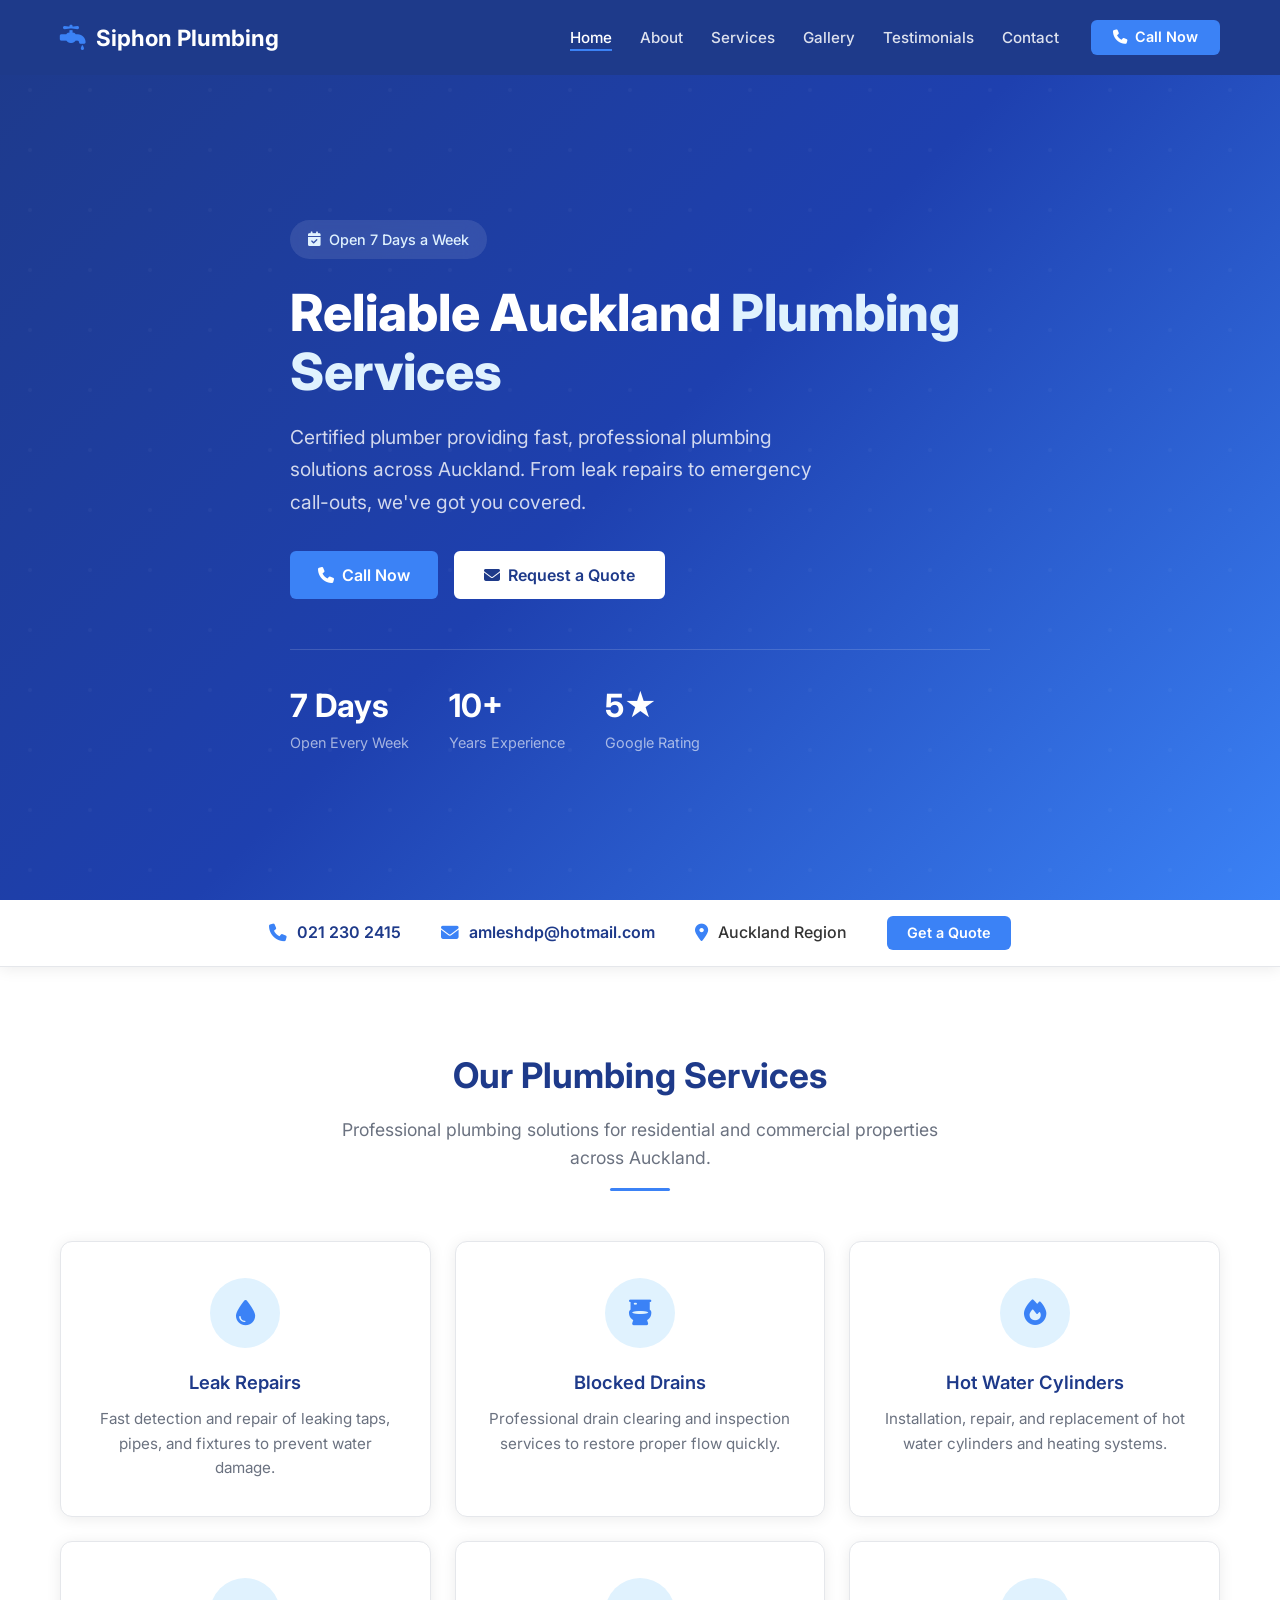
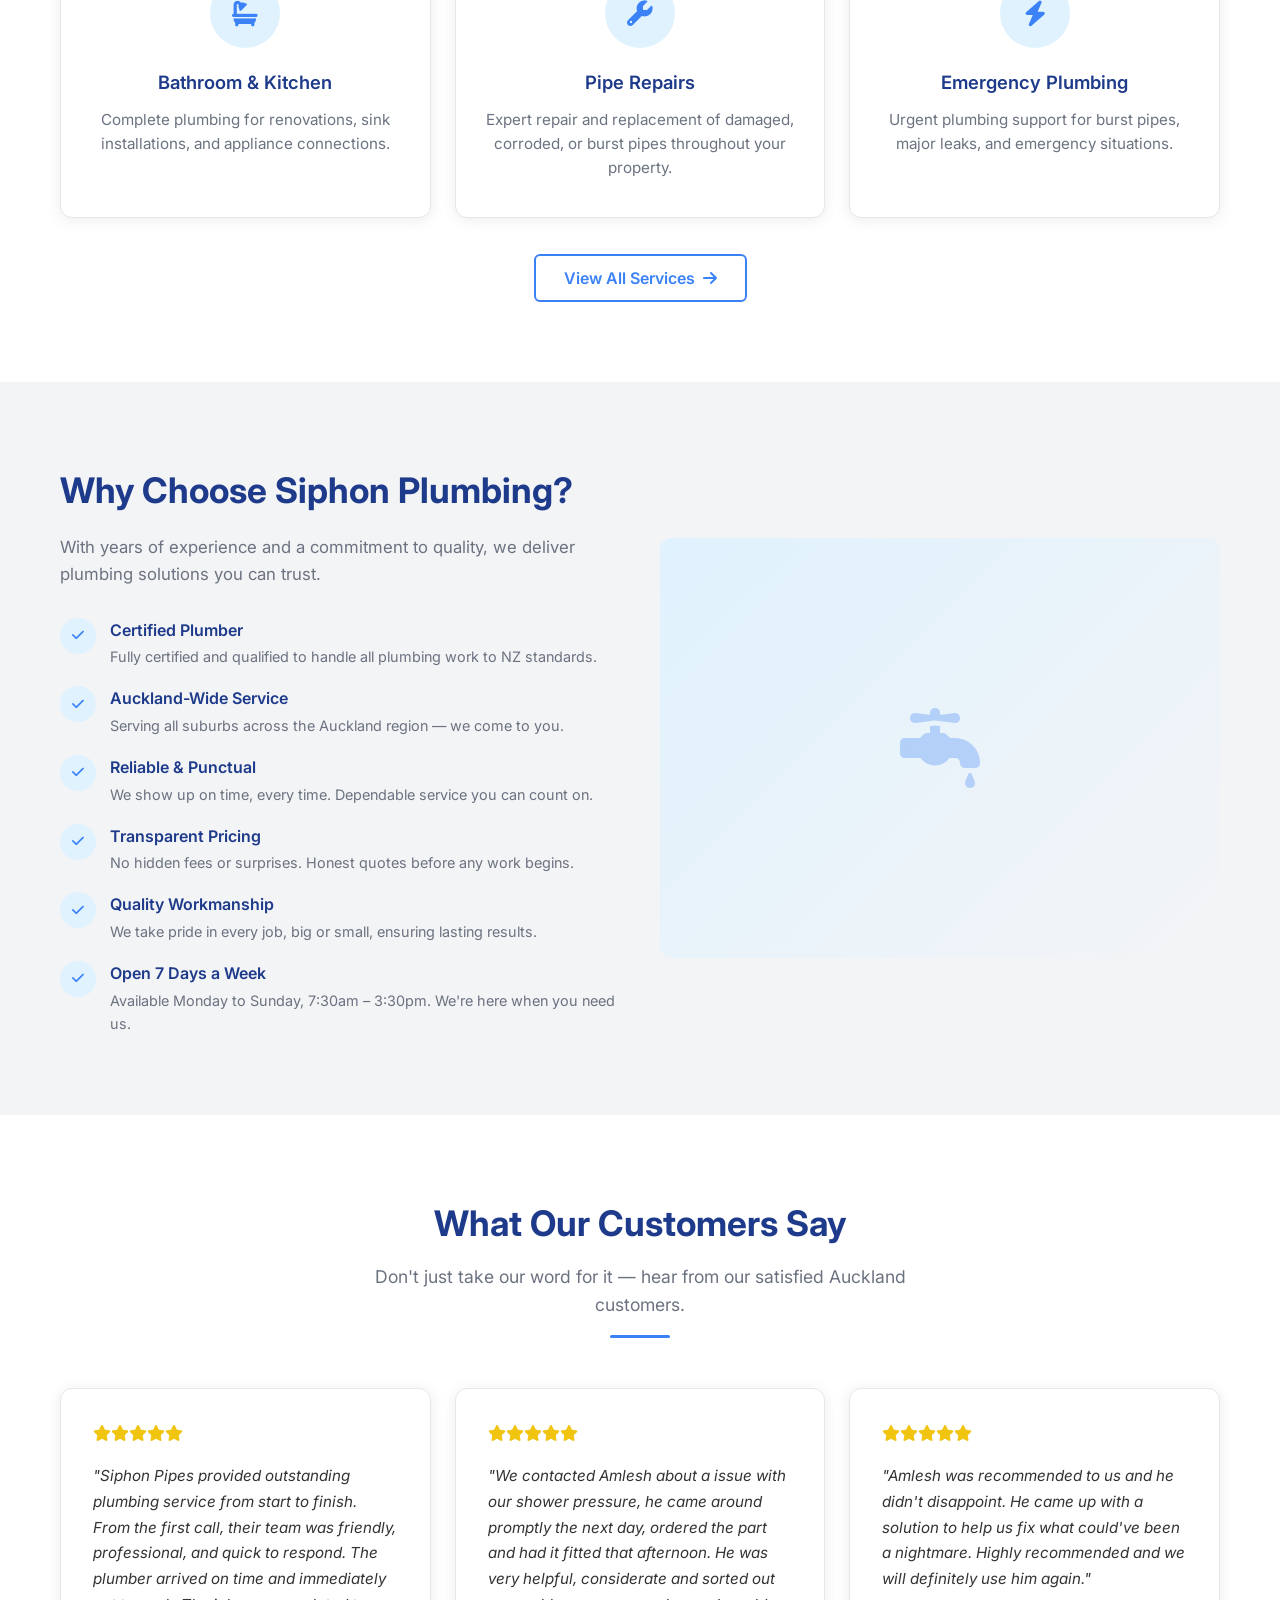
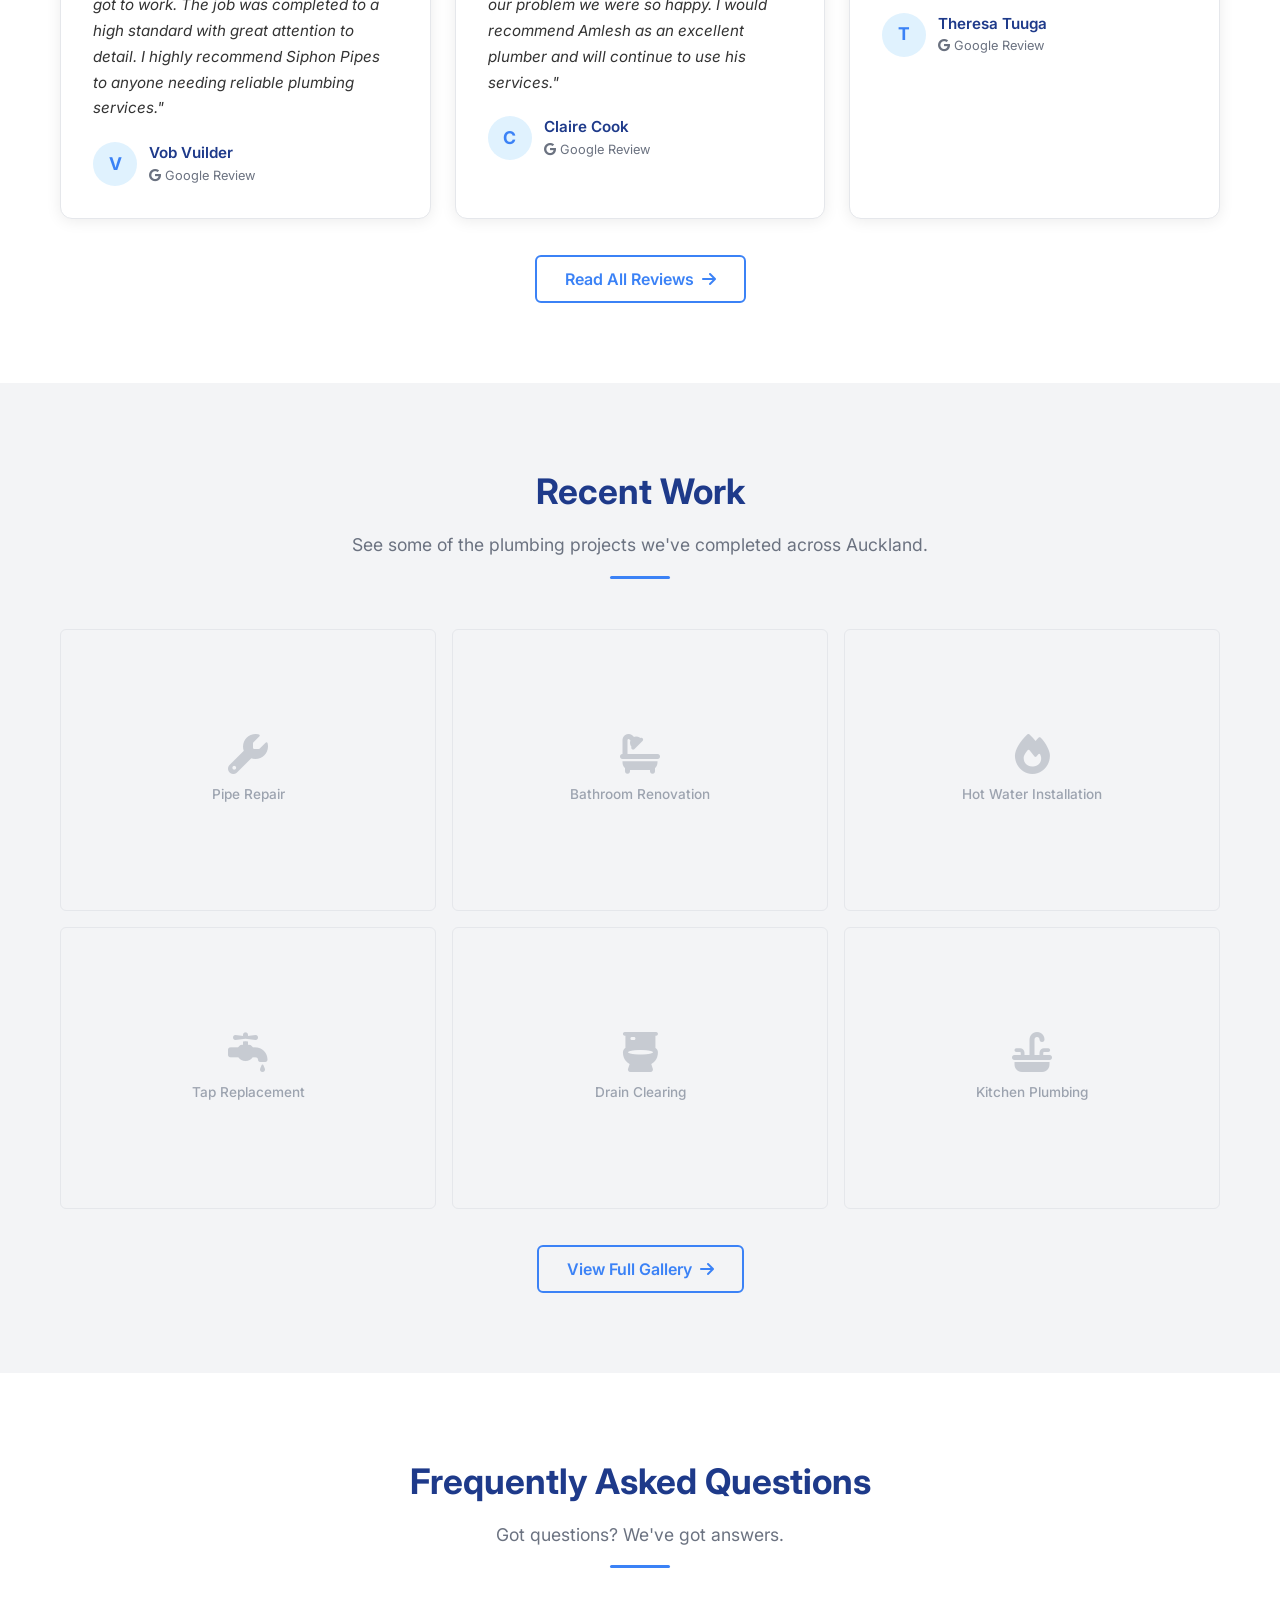
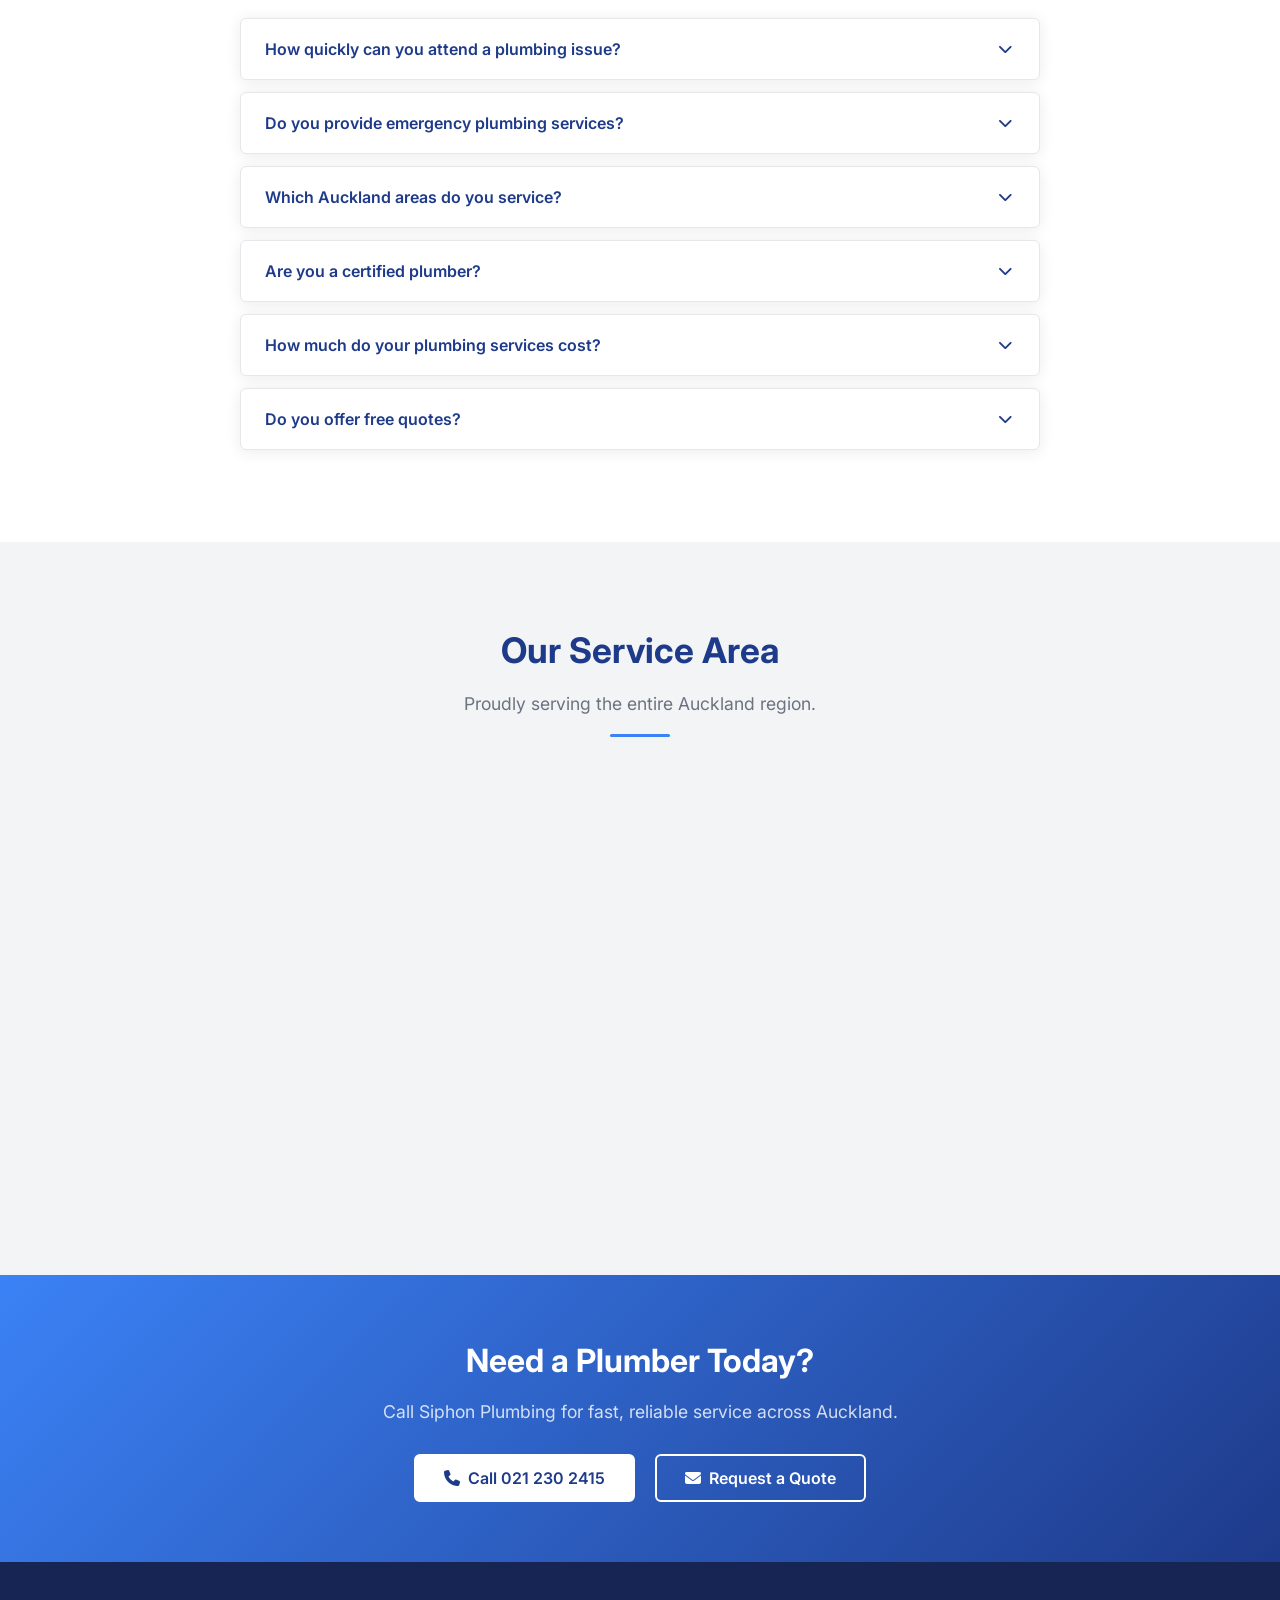
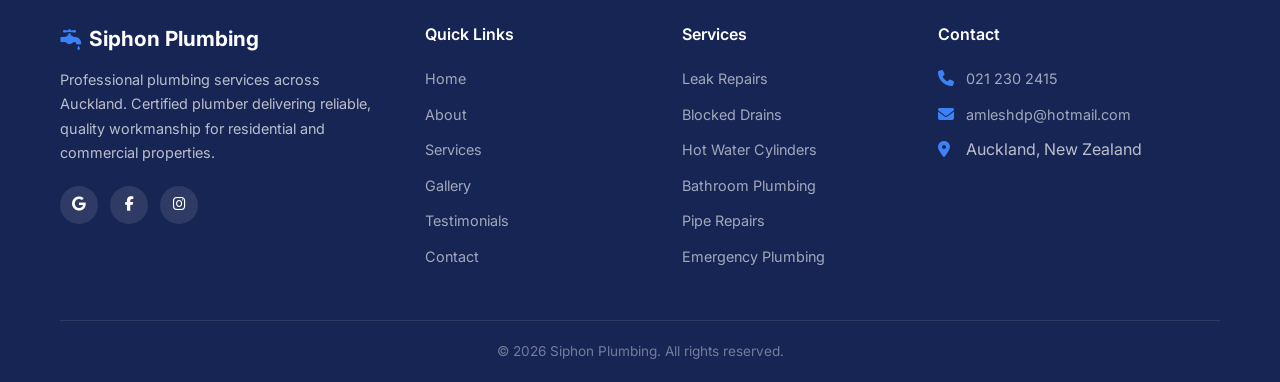
==== commit b8a1d06e: "Update theme colors, replace fake reviews with real Google reviews, fix business hours to 7 days/wee" ====
--- a/index.html
+++ b/index.html
@@ -37,7 +37,7 @@
       "addressCountry": "NZ"
     },
     "priceRange": "$$",
-    "openingHours": "Mo-Su 07:00-18:00",
+    "openingHours": "Mo-Su 07:30-15:30",
     "sameAs": []
   }
   </script>
@@ -88,7 +88,7 @@
     <div class="container">
       <div class="hero__content">
         <div class="hero__badge">
-          <i class="fas fa-certificate"></i> Certified Plumber — Auckland
+          <i class="fas fa-calendar-check"></i> Open 7 Days a Week
         </div>
         <h1>Reliable Auckland <span>Plumbing Services</span></h1>
         <p>Certified plumber providing fast, professional plumbing solutions across Auckland. From leak repairs to emergency call-outs, we've got you covered.</p>
@@ -98,12 +98,12 @@
         </div>
         <div class="hero__stats">
           <div class="hero__stat">
+            <h3>7 Days</h3>
+            <p>Open Every Week</p>
+          </div>
+          <div class="hero__stat">
             <h3>10+</h3>
             <p>Years Experience</p>
-          </div>
-          <div class="hero__stat">
-            <h3>500+</h3>
-            <p>Jobs Completed</p>
           </div>
           <div class="hero__stat">
             <h3>5★</h3>
@@ -234,6 +234,13 @@
                 <p>We take pride in every job, big or small, ensuring lasting results.</p>
               </div>
             </div>
+            <div class="why-item">
+              <div class="why-item__icon"><i class="fas fa-check"></i></div>
+              <div>
+                <h4>Open 7 Days a Week</h4>
+                <p>Available Monday to Sunday, 7:30am – 3:30pm. We're here when you need us.</p>
+              </div>
+            </div>
           </div>
         </div>
         <div class="why-image fade-up">
@@ -256,11 +263,11 @@
           <div class="testimonial-card__stars">
             <i class="fas fa-star"></i><i class="fas fa-star"></i><i class="fas fa-star"></i><i class="fas fa-star"></i><i class="fas fa-star"></i>
           </div>
-          <p class="testimonial-card__text">"Amlesh was fantastic! Arrived on time, fixed our leaking pipe quickly, and left everything spotless. Highly recommend Siphon Plumbing for any plumbing work."</p>
+          <p class="testimonial-card__text">"Siphon Pipes provided outstanding plumbing service from start to finish. From the first call, their team was friendly, professional, and quick to respond. The plumber arrived on time and immediately got to work. The job was completed to a high standard with great attention to detail. I highly recommend Siphon Pipes to anyone needing reliable plumbing services."</p>
           <div class="testimonial-card__author">
-            <div class="testimonial-card__avatar">S</div>
+            <div class="testimonial-card__avatar">V</div>
             <div>
-              <div class="testimonial-card__name">Sarah M.</div>
+              <div class="testimonial-card__name">Vob Vuilder</div>
               <div class="testimonial-card__source"><i class="fab fa-google"></i> Google Review</div>
             </div>
           </div>
@@ -269,11 +276,11 @@
           <div class="testimonial-card__stars">
             <i class="fas fa-star"></i><i class="fas fa-star"></i><i class="fas fa-star"></i><i class="fas fa-star"></i><i class="fas fa-star"></i>
           </div>
-          <p class="testimonial-card__text">"Called for an emergency blocked drain on a Sunday and Amlesh was there within the hour. Professional, friendly, and fair pricing. Will definitely use again."</p>
+          <p class="testimonial-card__text">"We contacted Amlesh about a issue with our shower pressure, he came around promptly the next day, ordered the part and had it fitted that afternoon. He was very helpful, considerate and sorted out our problem we were so happy. I would recommend Amlesh as an excellent plumber and will continue to use his services."</p>
           <div class="testimonial-card__author">
-            <div class="testimonial-card__avatar">J</div>
+            <div class="testimonial-card__avatar">C</div>
             <div>
-              <div class="testimonial-card__name">James T.</div>
+              <div class="testimonial-card__name">Claire Cook</div>
               <div class="testimonial-card__source"><i class="fab fa-google"></i> Google Review</div>
             </div>
           </div>
@@ -282,18 +289,18 @@
           <div class="testimonial-card__stars">
             <i class="fas fa-star"></i><i class="fas fa-star"></i><i class="fas fa-star"></i><i class="fas fa-star"></i><i class="fas fa-star"></i>
           </div>
-          <p class="testimonial-card__text">"Excellent service from start to finish. Replaced our old hot water cylinder and the whole process was smooth. Honest advice and great workmanship."</p>
+          <p class="testimonial-card__text">"Amlesh was recommended to us and he didn't disappoint. He came up with a solution to help us fix what could've been a nightmare. Highly recommended and we will definitely use him again."</p>
           <div class="testimonial-card__author">
-            <div class="testimonial-card__avatar">R</div>
+            <div class="testimonial-card__avatar">T</div>
             <div>
-              <div class="testimonial-card__name">Rachel K.</div>
+              <div class="testimonial-card__name">Theresa Tuuga</div>
               <div class="testimonial-card__source"><i class="fab fa-google"></i> Google Review</div>
             </div>
           </div>
         </div>
       </div>
       <div style="text-align: center; margin-top: 36px;" class="fade-up">
-        <a href="testimonials.html" class="btn btn--outline">Read More Reviews <i class="fas fa-arrow-right"></i></a>
+        <a href="testimonials.html" class="btn btn--outline">Read All Reviews <i class="fas fa-arrow-right"></i></a>
       </div>
     </div>
   </section>
--- a/css/styles.css
+++ b/css/styles.css
@@ -1,22 +1,22 @@
 :root {
-  --navy: #0f2b4c;
-  --navy-light: #163a5f;
-  --navy-dark: #091e36;
+  --navy: #1e3a8a;
+  --navy-light: #1e40af;
+  --navy-dark: #172554;
   --white: #ffffff;
-  --off-white: #f8f9fa;
-  --charcoal: #2d3436;
-  --charcoal-light: #636e72;
-  --light-grey: #f0f3f6;
-  --accent: #2980b9;
-  --accent-hover: #2471a3;
-  --accent-light: #d4e6f1;
-  --steel: #b2bec3;
-  --border: #dfe6e9;
-  --success: #27ae60;
+  --off-white: #f9fafb;
+  --charcoal: #333333;
+  --charcoal-light: #6b7280;
+  --light-grey: #f3f4f6;
+  --accent: #3b82f6;
+  --accent-hover: #2563eb;
+  --accent-light: #e0f2fe;
+  --steel: #9ca3af;
+  --border: #e5e7eb;
+  --success: #22c55e;
   --shadow: 0 2px 15px rgba(0, 0, 0, 0.08);
   --shadow-lg: 0 10px 40px rgba(0, 0, 0, 0.12);
-  --radius: 8px;
-  --radius-lg: 12px;
+  --radius: 0.375rem;
+  --radius-lg: 0.75rem;
   --transition: all 0.3s ease;
   --font: 'Inter', -apple-system, BlinkMacSystemFont, 'Segoe UI', sans-serif;
   --max-width: 1200px;
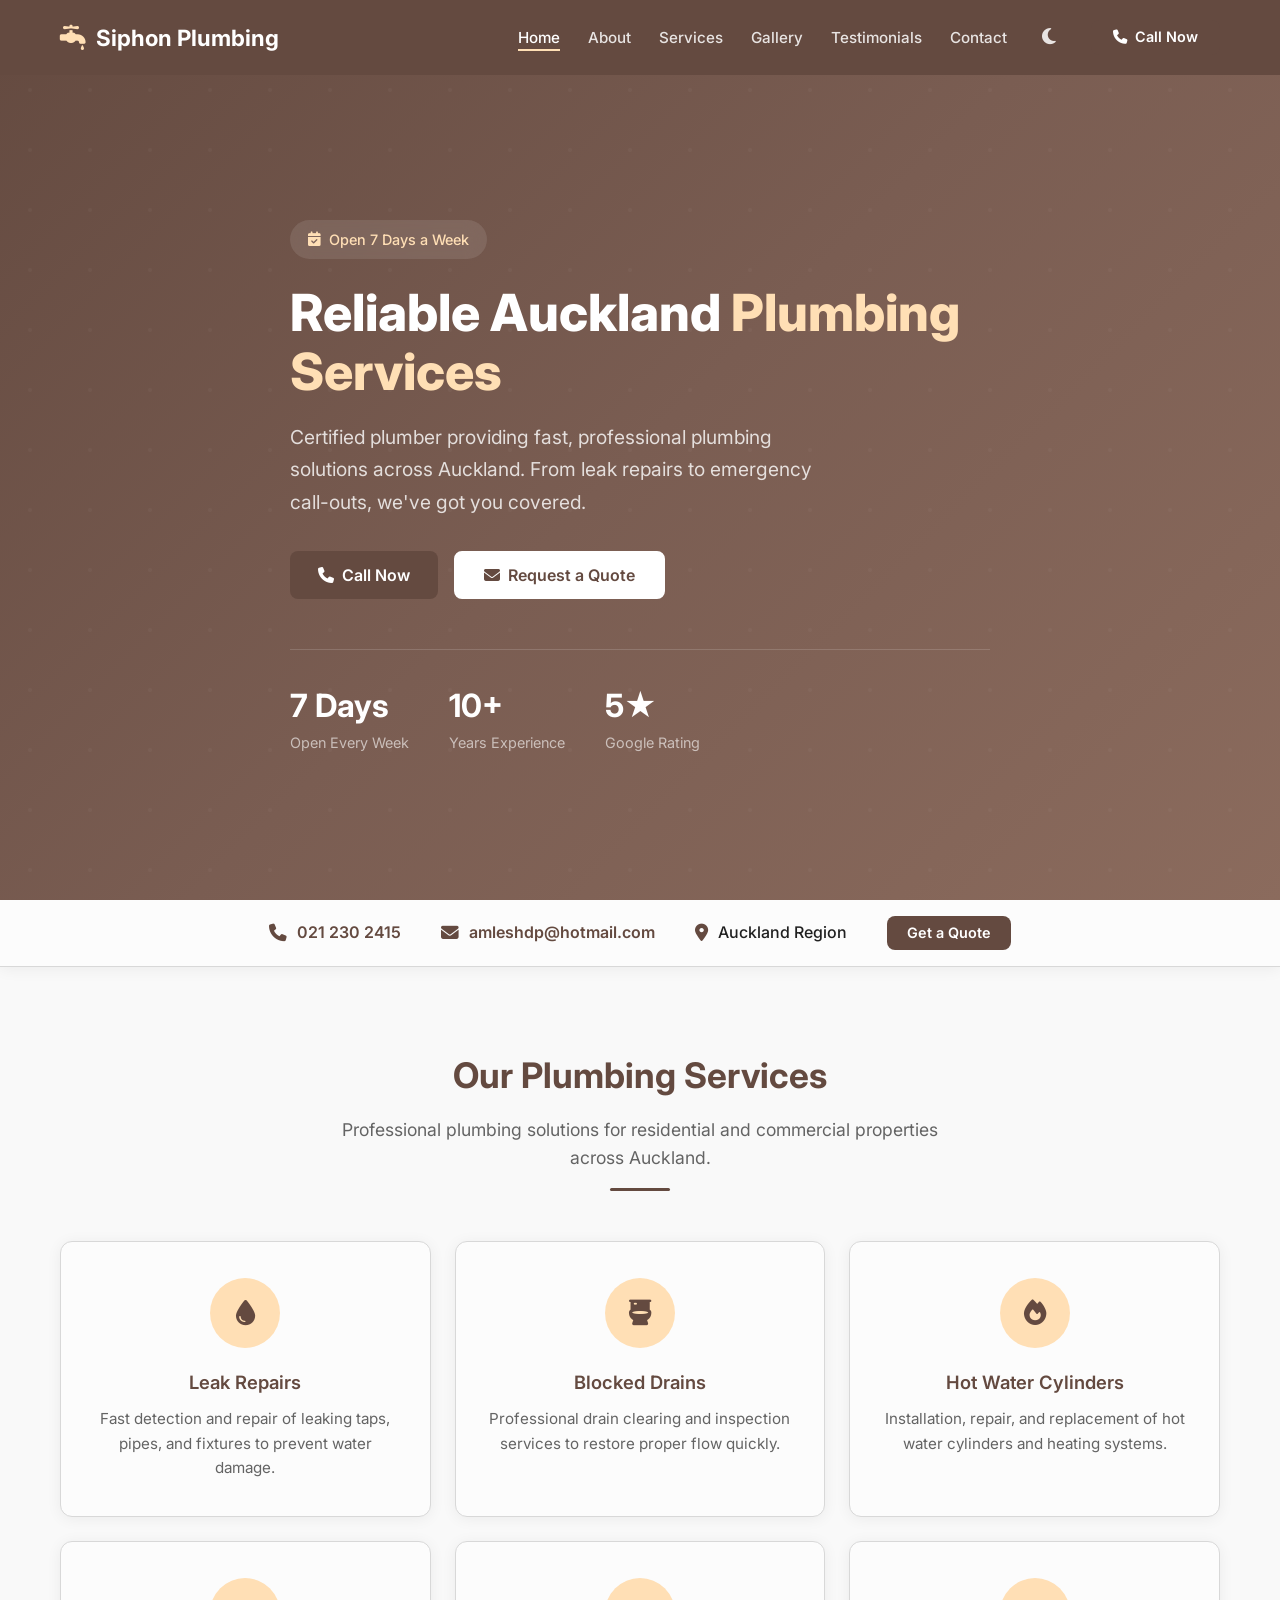
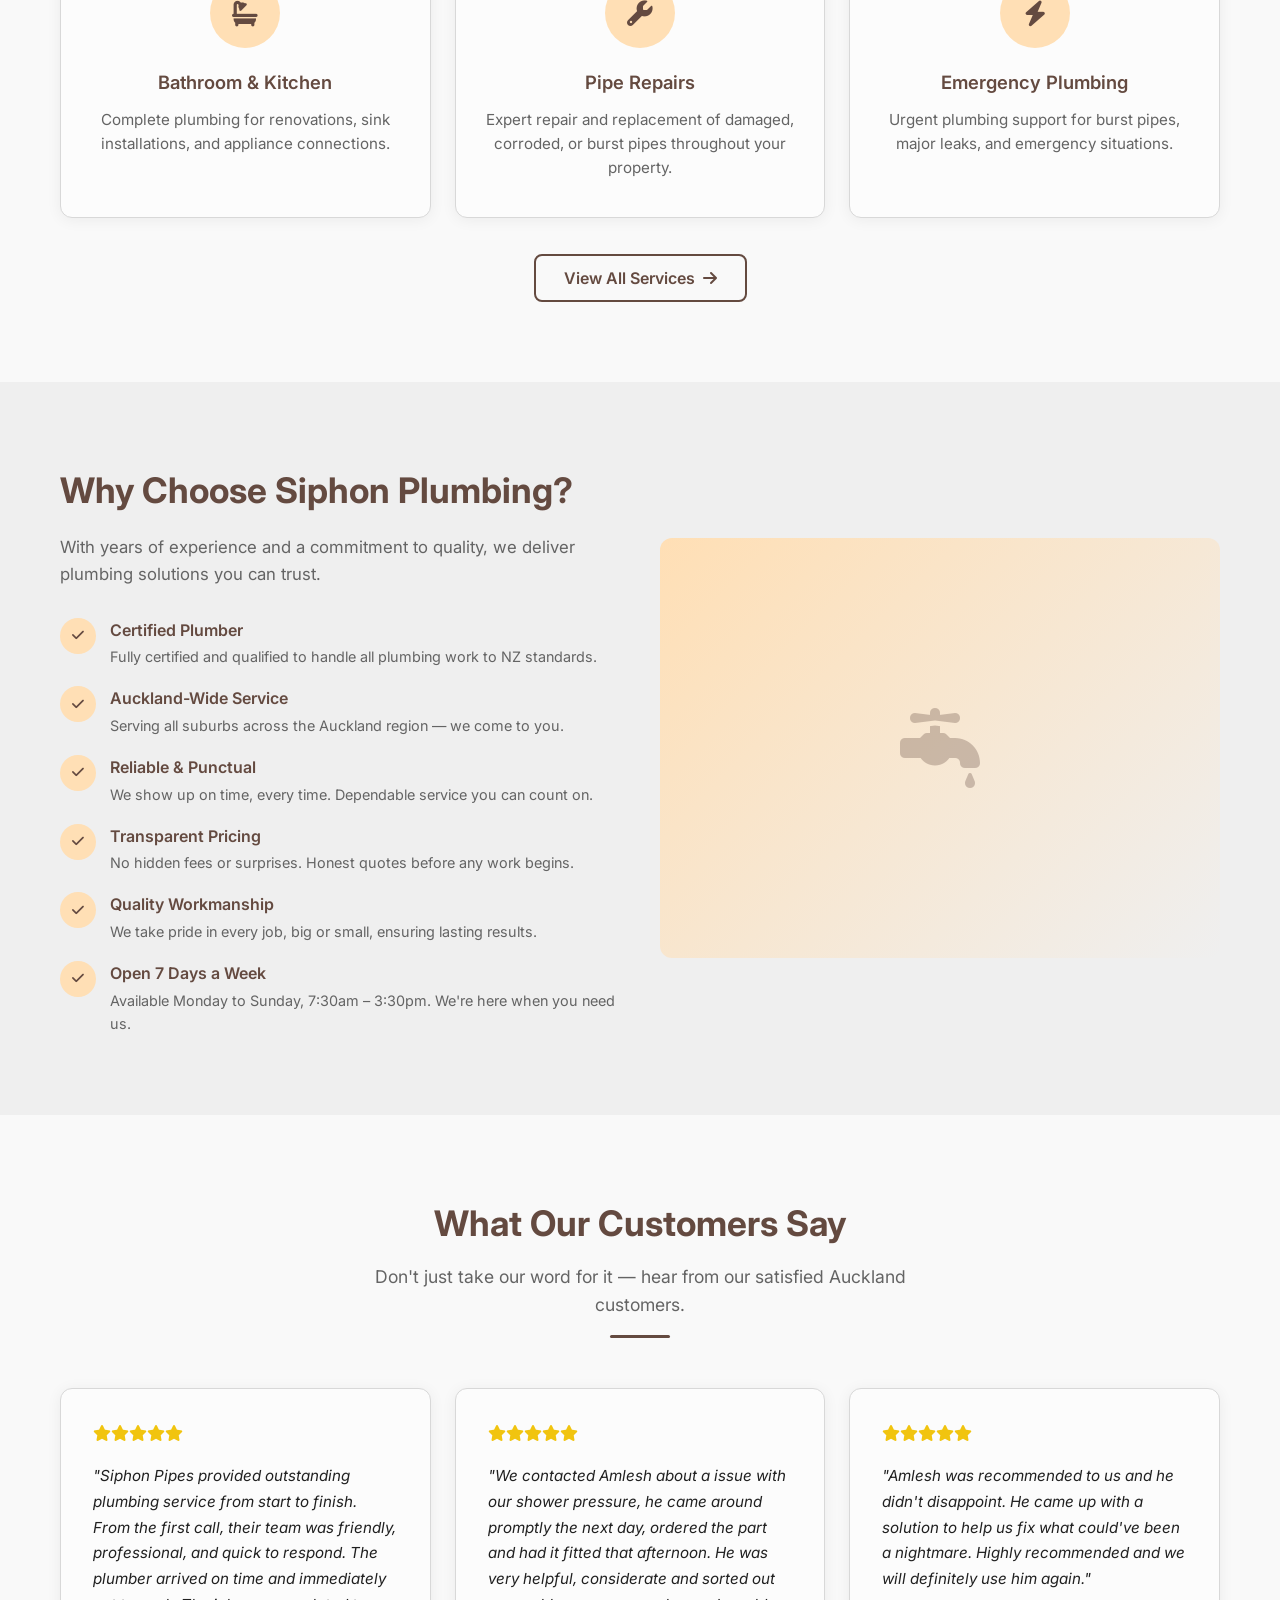
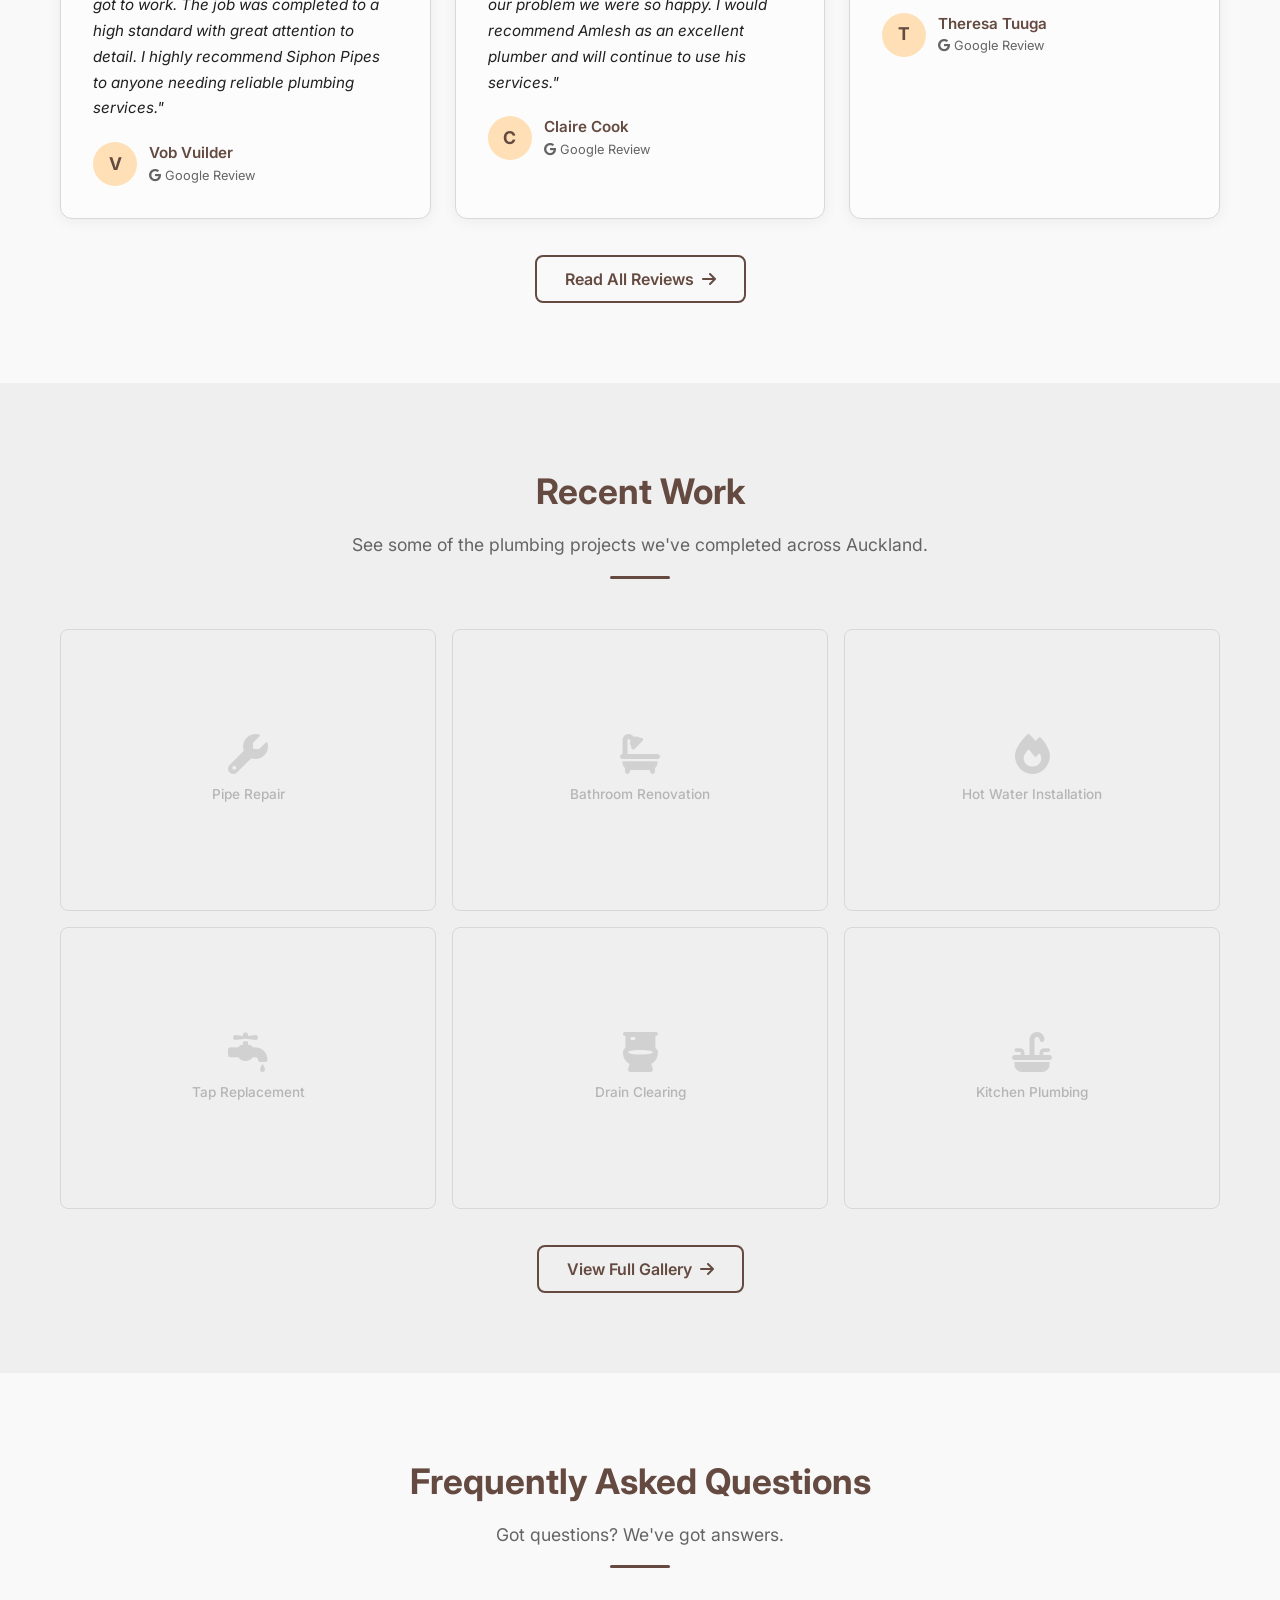
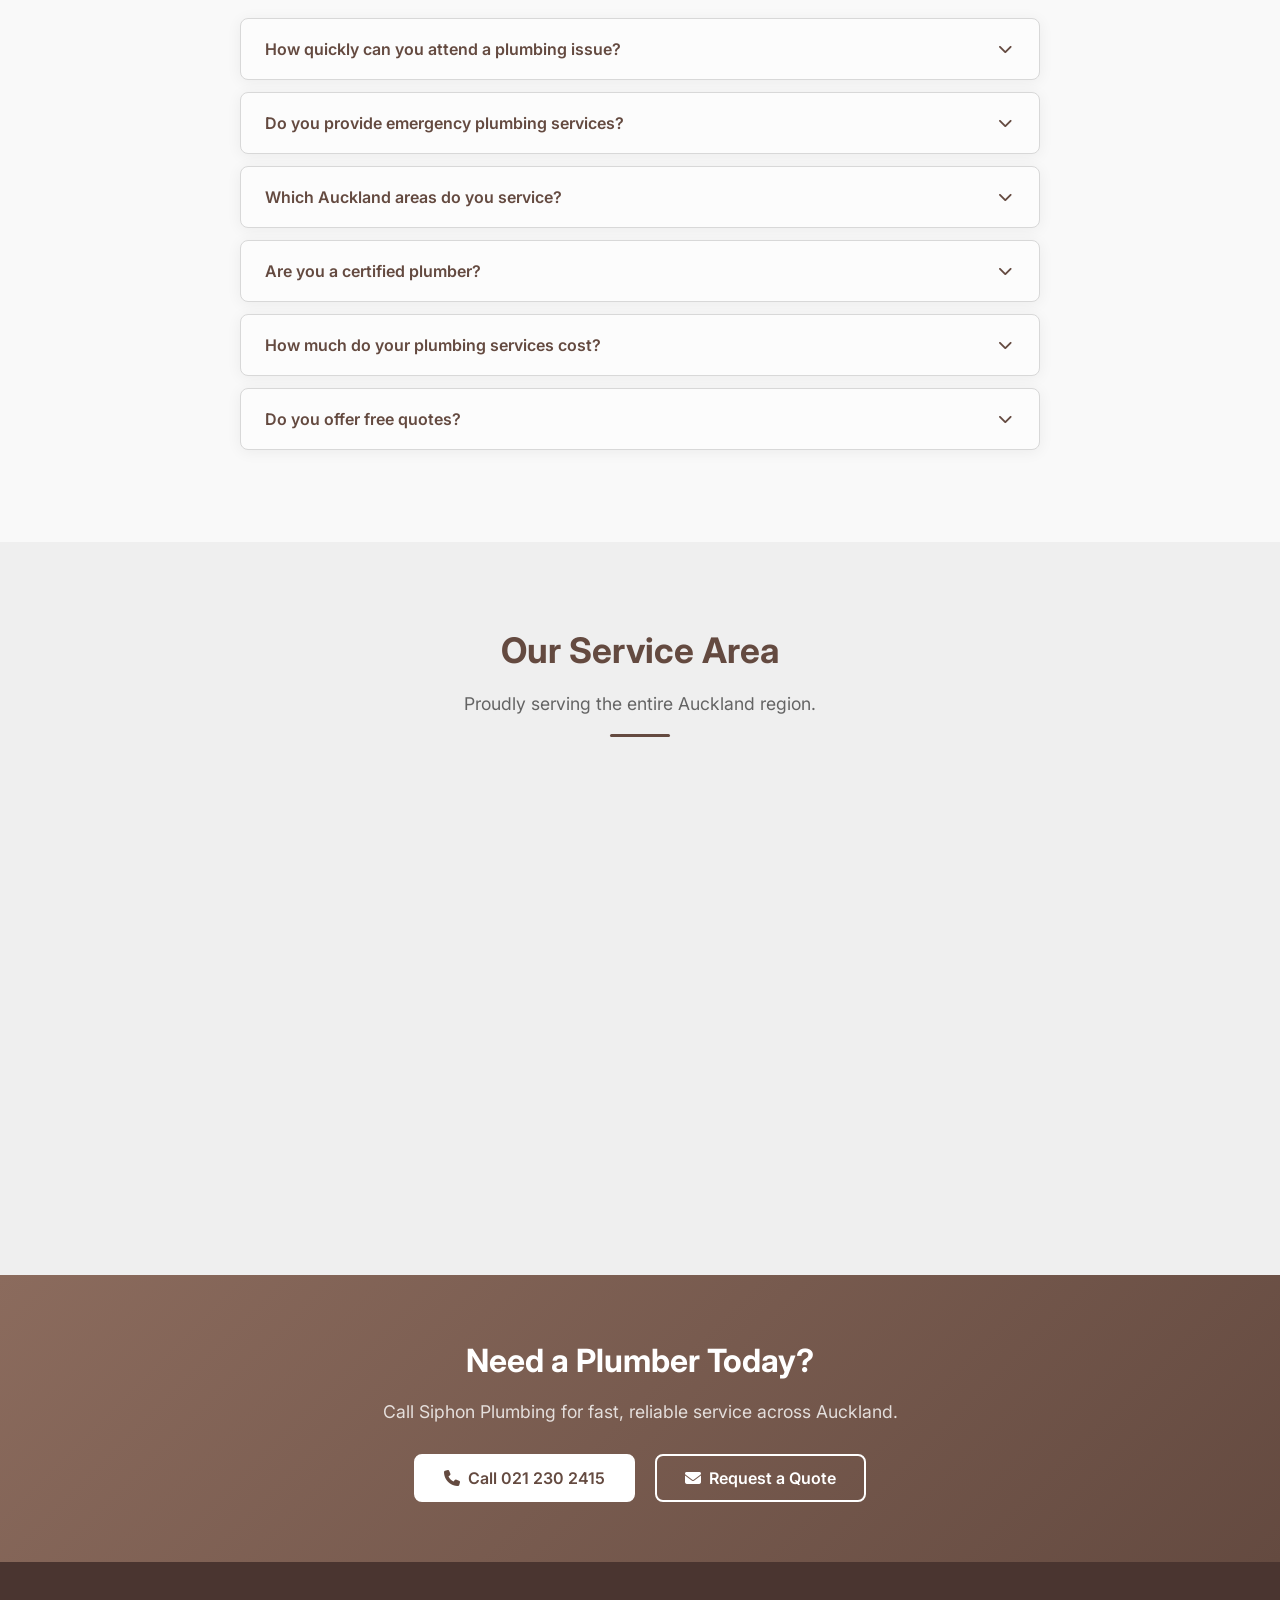
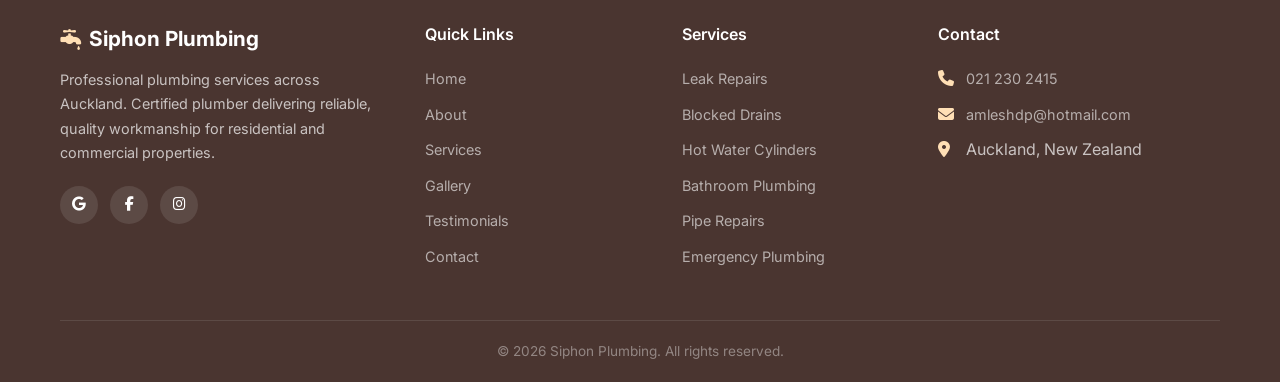
==== commit 141d6b6d: "New warm brown/copper theme with dark mode toggle, localStorage persistence, and system preference d" ====
--- a/index.html
+++ b/index.html
@@ -18,6 +18,9 @@
   <link href="https://fonts.googleapis.com/css2?family=Inter:wght@400;500;600;700;800&display=swap" rel="stylesheet">
   <link rel="stylesheet" href="https://cdnjs.cloudflare.com/ajax/libs/font-awesome/6.5.1/css/all.min.css">
   <link rel="stylesheet" href="css/styles.css">
+  <script>
+    (function(){var s=localStorage.getItem('theme');if(s==='dark'||(!s&&window.matchMedia('(prefers-color-scheme: dark)').matches)){document.documentElement.classList.add('dark')}})();
+  </script>
   <script type="application/ld+json">
   {
     "@context": "https://schema.org",
@@ -60,6 +63,10 @@
           <li><a href="testimonials.html">Testimonials</a></li>
           <li><a href="contact.html">Contact</a></li>
         </ul>
+        <button class="theme-toggle" aria-label="Toggle dark mode">
+          <i class="fas fa-moon"></i>
+          <i class="fas fa-sun"></i>
+        </button>
         <div class="header__cta">
           <a href="tel:0212302415" class="btn btn--primary"><i class="fas fa-phone"></i> Call Now</a>
         </div>
@@ -80,6 +87,11 @@
     <a href="gallery.html">Gallery</a>
     <a href="testimonials.html">Testimonials</a>
     <a href="contact.html">Contact</a>
+    <button class="theme-toggle" aria-label="Toggle dark mode" style="background:none;border:none;color:rgba(255,255,255,0.85);font-size:1.15rem;cursor:pointer;padding:12px 0;display:flex;align-items:center;gap:8px;width:100%;border-top:1px solid rgba(255,255,255,0.1);">
+      <i class="fas fa-moon"></i>
+      <i class="fas fa-sun"></i>
+      <span style="font-size:1.05rem;font-weight:500;">Toggle Dark Mode</span>
+    </button>
     <a href="tel:0212302415" class="btn btn--primary"><i class="fas fa-phone"></i> Call Now</a>
   </nav>
 
--- a/css/styles.css
+++ b/css/styles.css
@@ -1,25 +1,48 @@
 :root {
-  --navy: #1e3a8a;
-  --navy-light: #1e40af;
-  --navy-dark: #172554;
+  --navy: #644a40;
+  --navy-light: #7a5d52;
+  --navy-dark: #4a3530;
   --white: #ffffff;
-  --off-white: #f9fafb;
-  --charcoal: #333333;
-  --charcoal-light: #6b7280;
-  --light-grey: #f3f4f6;
-  --accent: #3b82f6;
-  --accent-hover: #2563eb;
-  --accent-light: #e0f2fe;
-  --steel: #9ca3af;
-  --border: #e5e7eb;
+  --page-bg: #f9f9f9;
+  --card-bg: #fcfcfc;
+  --section-alt: #efefef;
+  --heading: #644a40;
+  --charcoal: #202020;
+  --charcoal-light: #646464;
+  --accent: #644a40;
+  --accent-hover: #4a3530;
+  --accent-light: #ffdfb5;
+  --primary-fg: #ffffff;
+  --steel: #b5b5b5;
+  --border: #d8d8d8;
   --success: #22c55e;
-  --shadow: 0 2px 15px rgba(0, 0, 0, 0.08);
-  --shadow-lg: 0 10px 40px rgba(0, 0, 0, 0.12);
-  --radius: 0.375rem;
+  --shadow: 0 2px 15px rgba(0, 0, 0, 0.06);
+  --shadow-lg: 0 10px 40px rgba(0, 0, 0, 0.1);
+  --radius: 0.5rem;
   --radius-lg: 0.75rem;
   --transition: all 0.3s ease;
   --font: 'Inter', -apple-system, BlinkMacSystemFont, 'Segoe UI', sans-serif;
   --max-width: 1200px;
+}
+
+html.dark {
+  --navy: #1a1a1a;
+  --navy-light: #2a2a2a;
+  --navy-dark: #111111;
+  --page-bg: #111111;
+  --card-bg: #191919;
+  --section-alt: #222222;
+  --heading: #eeeeee;
+  --charcoal: #eeeeee;
+  --charcoal-light: #b4b4b4;
+  --accent: #ffe0c2;
+  --accent-hover: #ffd4ab;
+  --accent-light: #393028;
+  --primary-fg: #111111;
+  --steel: #484848;
+  --border: #2a2a2a;
+  --shadow: 0 2px 15px rgba(0, 0, 0, 0.2);
+  --shadow-lg: 0 10px 40px rgba(0, 0, 0, 0.3);
 }
 
 *,
@@ -38,9 +61,11 @@
 body {
   font-family: var(--font);
   color: var(--charcoal);
+  background-color: var(--page-bg);
   line-height: 1.6;
   -webkit-font-smoothing: antialiased;
   overflow-x: hidden;
+  transition: background-color 0.3s ease, color 0.3s ease;
 }
 
 a {
@@ -70,7 +95,7 @@
 }
 
 .section--grey {
-  background: var(--light-grey);
+  background: var(--section-alt);
 }
 
 .section--navy {
@@ -86,7 +111,7 @@
 .section-header h2 {
   font-size: 2.2rem;
   font-weight: 700;
-  color: var(--navy);
+  color: var(--heading);
   margin-bottom: 12px;
 }
 
@@ -133,18 +158,22 @@
 
 .btn--primary {
   background: var(--accent);
-  color: var(--white);
+  color: var(--primary-fg);
 }
 
 .btn--primary:hover {
   background: var(--accent-hover);
   transform: translateY(-2px);
-  box-shadow: 0 4px 15px rgba(41, 128, 185, 0.4);
+  box-shadow: 0 4px 15px rgba(100, 74, 64, 0.3);
+}
+
+html.dark .btn--primary:hover {
+  box-shadow: 0 4px 15px rgba(255, 224, 194, 0.2);
 }
 
 .btn--secondary {
   background: var(--white);
-  color: var(--navy);
+  color: var(--heading);
   border: 2px solid var(--white);
 }
 
@@ -153,6 +182,17 @@
   color: var(--white);
 }
 
+html.dark .btn--secondary {
+  background: rgba(255, 255, 255, 0.1);
+  color: var(--accent);
+  border-color: var(--accent);
+}
+
+html.dark .btn--secondary:hover {
+  background: var(--accent);
+  color: var(--primary-fg);
+}
+
 .btn--outline {
   background: transparent;
   color: var(--accent);
@@ -161,7 +201,7 @@
 
 .btn--outline:hover {
   background: var(--accent);
-  color: var(--white);
+  color: var(--primary-fg);
 }
 
 .btn--navy {
@@ -213,13 +253,17 @@
 
 .header__logo i {
   font-size: 1.6rem;
+  color: var(--accent-light);
+}
+
+html.dark .header__logo i {
   color: var(--accent);
 }
 
 .header__nav {
   display: flex;
   align-items: center;
-  gap: 32px;
+  gap: 24px;
 }
 
 .header__links {
@@ -241,8 +285,12 @@
   left: 0;
   width: 0;
   height: 2px;
+  background: var(--accent-light);
+  transition: var(--transition);
+}
+
+html.dark .header__links a::after {
   background: var(--accent);
-  transition: var(--transition);
 }
 
 .header__links a:hover,
@@ -258,6 +306,42 @@
 .header__cta .btn {
   padding: 10px 22px;
   font-size: 0.9rem;
+}
+
+/* Dark mode toggle */
+
+.theme-toggle {
+  background: none;
+  border: none;
+  color: rgba(255, 255, 255, 0.85);
+  font-size: 1.15rem;
+  cursor: pointer;
+  padding: 6px;
+  border-radius: 50%;
+  transition: var(--transition);
+  display: flex;
+  align-items: center;
+  justify-content: center;
+  width: 36px;
+  height: 36px;
+}
+
+.theme-toggle:hover {
+  background: rgba(255, 255, 255, 0.1);
+  color: var(--white);
+}
+
+.theme-toggle .fa-sun {
+  display: none;
+}
+
+html.dark .theme-toggle .fa-moon {
+  display: none;
+}
+
+html.dark .theme-toggle .fa-sun {
+  display: inline;
+  color: var(--accent);
 }
 
 .header__hamburger {
@@ -326,6 +410,11 @@
 
 .mobile-nav a:hover,
 .mobile-nav a.active {
+  color: var(--accent-light);
+}
+
+html.dark .mobile-nav a:hover,
+html.dark .mobile-nav a.active {
   color: var(--accent);
 }
 
@@ -342,9 +431,13 @@
   min-height: 100vh;
   display: flex;
   align-items: center;
-  background: linear-gradient(135deg, var(--navy) 0%, var(--navy-light) 50%, var(--accent) 100%);
+  background: linear-gradient(135deg, var(--navy) 0%, var(--navy-light) 50%, #8b6b5d 100%);
   padding-top: 75px;
   overflow: hidden;
+}
+
+html.dark .hero {
+  background: linear-gradient(135deg, #111111 0%, #1a1a1a 50%, #393028 100%);
 }
 
 .hero::before {
@@ -377,6 +470,10 @@
   margin-bottom: 24px;
 }
 
+html.dark .hero__badge {
+  color: var(--accent);
+}
+
 .hero h1 {
   font-size: 3.2rem;
   font-weight: 800;
@@ -389,6 +486,10 @@
   color: var(--accent-light);
 }
 
+html.dark .hero h1 span {
+  color: var(--accent);
+}
+
 .hero p {
   font-size: 1.2rem;
   color: rgba(255, 255, 255, 0.8);
@@ -426,7 +527,7 @@
 /* ===== Quick Contact Bar ===== */
 
 .quick-contact {
-  background: var(--white);
+  background: var(--card-bg);
   box-shadow: var(--shadow);
   border-bottom: 1px solid var(--border);
 }
@@ -454,7 +555,7 @@
 }
 
 .quick-contact__item a {
-  color: var(--navy);
+  color: var(--heading);
   font-weight: 600;
 }
 
@@ -471,7 +572,7 @@
 }
 
 .service-card {
-  background: var(--white);
+  background: var(--card-bg);
   border-radius: var(--radius-lg);
   padding: 36px 28px;
   text-align: center;
@@ -509,13 +610,13 @@
 }
 
 .service-card:hover .service-card__icon i {
-  color: var(--white);
+  color: var(--primary-fg);
 }
 
 .service-card h3 {
   font-size: 1.15rem;
   font-weight: 600;
-  color: var(--navy);
+  color: var(--heading);
   margin-bottom: 10px;
 }
 
@@ -537,7 +638,7 @@
 .why-content h2 {
   font-size: 2.2rem;
   font-weight: 700;
-  color: var(--navy);
+  color: var(--heading);
   margin-bottom: 16px;
 }
 
@@ -578,7 +679,7 @@
 .why-item h4 {
   font-size: 1rem;
   font-weight: 600;
-  color: var(--navy);
+  color: var(--heading);
   margin-bottom: 2px;
 }
 
@@ -592,7 +693,7 @@
   border-radius: var(--radius-lg);
   overflow: hidden;
   aspect-ratio: 4/3;
-  background: linear-gradient(135deg, var(--accent-light), var(--light-grey));
+  background: linear-gradient(135deg, var(--accent-light), var(--section-alt));
   display: flex;
   align-items: center;
   justify-content: center;
@@ -613,7 +714,7 @@
 }
 
 .testimonial-card {
-  background: var(--white);
+  background: var(--card-bg);
   border-radius: var(--radius-lg);
   padding: 32px;
   box-shadow: var(--shadow);
@@ -660,7 +761,7 @@
 
 .testimonial-card__name {
   font-weight: 600;
-  color: var(--navy);
+  color: var(--heading);
   font-size: 0.95rem;
 }
 
@@ -682,7 +783,7 @@
   border-radius: var(--radius);
   overflow: hidden;
   aspect-ratio: 4/3;
-  background: var(--light-grey);
+  background: var(--section-alt);
   display: flex;
   align-items: center;
   justify-content: center;
@@ -716,12 +817,16 @@
 .gallery-item__overlay {
   position: absolute;
   inset: 0;
-  background: rgba(15, 43, 76, 0.7);
+  background: rgba(100, 74, 64, 0.7);
   display: flex;
   align-items: center;
   justify-content: center;
   opacity: 0;
   transition: var(--transition);
+}
+
+html.dark .gallery-item__overlay {
+  background: rgba(0, 0, 0, 0.6);
 }
 
 .gallery-item:hover .gallery-item__overlay {
@@ -741,7 +846,7 @@
 }
 
 .faq-item {
-  background: var(--white);
+  background: var(--card-bg);
   border-radius: var(--radius);
   margin-bottom: 12px;
   box-shadow: var(--shadow);
@@ -761,7 +866,7 @@
   padding: 20px 24px;
   cursor: pointer;
   font-weight: 600;
-  color: var(--navy);
+  color: var(--heading);
   gap: 16px;
   transition: var(--transition);
   background: none;
@@ -837,7 +942,7 @@
 
 .contact-info__text h4 {
   font-weight: 600;
-  color: var(--navy);
+  color: var(--heading);
   margin-bottom: 4px;
 }
 
@@ -852,7 +957,7 @@
 }
 
 .contact-form {
-  background: var(--white);
+  background: var(--card-bg);
   padding: 36px;
   border-radius: var(--radius-lg);
   box-shadow: var(--shadow);
@@ -862,7 +967,7 @@
 .contact-form h3 {
   font-size: 1.4rem;
   font-weight: 700;
-  color: var(--navy);
+  color: var(--heading);
   margin-bottom: 24px;
 }
 
@@ -880,7 +985,7 @@
   display: block;
   font-size: 0.9rem;
   font-weight: 600;
-  color: var(--navy);
+  color: var(--heading);
   margin-bottom: 6px;
 }
 
@@ -895,7 +1000,7 @@
   font-size: 0.95rem;
   color: var(--charcoal);
   transition: var(--transition);
-  background: var(--off-white);
+  background: var(--page-bg);
 }
 
 .form-group input:focus,
@@ -903,8 +1008,14 @@
 .form-group textarea:focus {
   outline: none;
   border-color: var(--accent);
-  box-shadow: 0 0 0 3px rgba(41, 128, 185, 0.1);
-  background: var(--white);
+  box-shadow: 0 0 0 3px rgba(100, 74, 64, 0.1);
+  background: var(--card-bg);
+}
+
+html.dark .form-group input:focus,
+html.dark .form-group select:focus,
+html.dark .form-group textarea:focus {
+  box-shadow: 0 0 0 3px rgba(255, 224, 194, 0.1);
 }
 
 .form-group textarea {
@@ -914,7 +1025,7 @@
 
 .form-group select {
   appearance: none;
-  background-image: url("data:image/svg+xml,%3Csvg xmlns='http://www.w3.org/2000/svg' width='12' height='12' viewBox='0 0 12 12'%3E%3Cpath fill='%23636e72' d='M6 8L1 3h10z'/%3E%3C/svg%3E");
+  background-image: url("data:image/svg+xml,%3Csvg xmlns='http://www.w3.org/2000/svg' width='12' height='12' viewBox='0 0 12 12'%3E%3Cpath fill='%23646464' d='M6 8L1 3h10z'/%3E%3C/svg%3E");
   background-repeat: no-repeat;
   background-position: right 16px center;
   padding-right: 40px;
@@ -937,7 +1048,7 @@
 }
 
 .form-success h3 {
-  color: var(--navy);
+  color: var(--heading);
   margin-bottom: 8px;
 }
 
@@ -957,9 +1068,13 @@
 /* ===== CTA Banner ===== */
 
 .cta-banner {
-  background: linear-gradient(135deg, var(--accent) 0%, var(--navy) 100%);
+  background: linear-gradient(135deg, #8b6b5d 0%, var(--navy) 100%);
   padding: 60px 0;
   text-align: center;
+}
+
+html.dark .cta-banner {
+  background: linear-gradient(135deg, #393028 0%, #111111 100%);
 }
 
 .cta-banner h2 {
@@ -991,7 +1106,7 @@
 .about-intro__content h2 {
   font-size: 2rem;
   font-weight: 700;
-  color: var(--navy);
+  color: var(--heading);
   margin-bottom: 16px;
 }
 
@@ -1005,7 +1120,7 @@
   border-radius: var(--radius-lg);
   overflow: hidden;
   aspect-ratio: 1;
-  background: linear-gradient(135deg, var(--accent-light), var(--light-grey));
+  background: linear-gradient(135deg, var(--accent-light), var(--section-alt));
   display: flex;
   align-items: center;
   justify-content: center;
@@ -1026,7 +1141,7 @@
 .value-card {
   text-align: center;
   padding: 32px 20px;
-  background: var(--white);
+  background: var(--card-bg);
   border-radius: var(--radius-lg);
   box-shadow: var(--shadow);
   border: 1px solid var(--border);
@@ -1047,7 +1162,7 @@
 .value-card h3 {
   font-size: 1.1rem;
   font-weight: 600;
-  color: var(--navy);
+  color: var(--heading);
   margin-bottom: 8px;
 }
 
@@ -1082,7 +1197,7 @@
 .service-detail__content h2 {
   font-size: 1.8rem;
   font-weight: 700;
-  color: var(--navy);
+  color: var(--heading);
   margin-bottom: 12px;
 }
 
@@ -1112,7 +1227,7 @@
 .service-detail__image {
   border-radius: var(--radius-lg);
   aspect-ratio: 4/3;
-  background: var(--light-grey);
+  background: var(--section-alt);
   display: flex;
   align-items: center;
   justify-content: center;
@@ -1131,6 +1246,10 @@
   background: linear-gradient(135deg, var(--navy) 0%, var(--navy-light) 100%);
   padding: 140px 0 60px;
   text-align: center;
+}
+
+html.dark .page-banner {
+  background: linear-gradient(135deg, #111111 0%, #1a1a1a 100%);
 }
 
 .page-banner h1 {
@@ -1166,6 +1285,10 @@
 
 .breadcrumb span {
   color: var(--accent-light);
+}
+
+html.dark .breadcrumb span {
+  color: var(--accent);
 }
 
 .breadcrumb i {
@@ -1200,6 +1323,10 @@
 }
 
 .footer__brand h3 i {
+  color: var(--accent-light);
+}
+
+html.dark .footer__brand h3 i {
   color: var(--accent);
 }
 
@@ -1229,6 +1356,7 @@
 
 .footer__social a:hover {
   background: var(--accent);
+  color: var(--primary-fg);
 }
 
 .footer__col h4 {
@@ -1248,13 +1376,21 @@
 }
 
 .footer__col ul a:hover {
+  color: var(--accent-light);
+}
+
+html.dark .footer__col ul a:hover {
   color: var(--accent);
 }
 
 .footer__col ul li i {
   margin-right: 8px;
-  color: var(--accent);
+  color: var(--accent-light);
   width: 16px;
+}
+
+html.dark .footer__col ul li i {
+  color: var(--accent);
 }
 
 .footer__bottom {
@@ -1283,7 +1419,7 @@
   align-items: center;
   justify-content: center;
   gap: 10px;
-  color: var(--white);
+  color: var(--primary-fg);
   font-size: 1.1rem;
   font-weight: 700;
 }
@@ -1291,6 +1427,13 @@
 .sticky-call a i {
   font-size: 1.2rem;
 }
+
+/* ===== Inline style helpers ===== */
+
+.text-heading { color: var(--heading) !important; }
+.text-muted { color: var(--charcoal-light) !important; }
+.bg-card { background: var(--card-bg) !important; }
+.bg-section-alt { background: var(--section-alt) !important; }
 
 /* ===== Scroll Animations ===== */
 
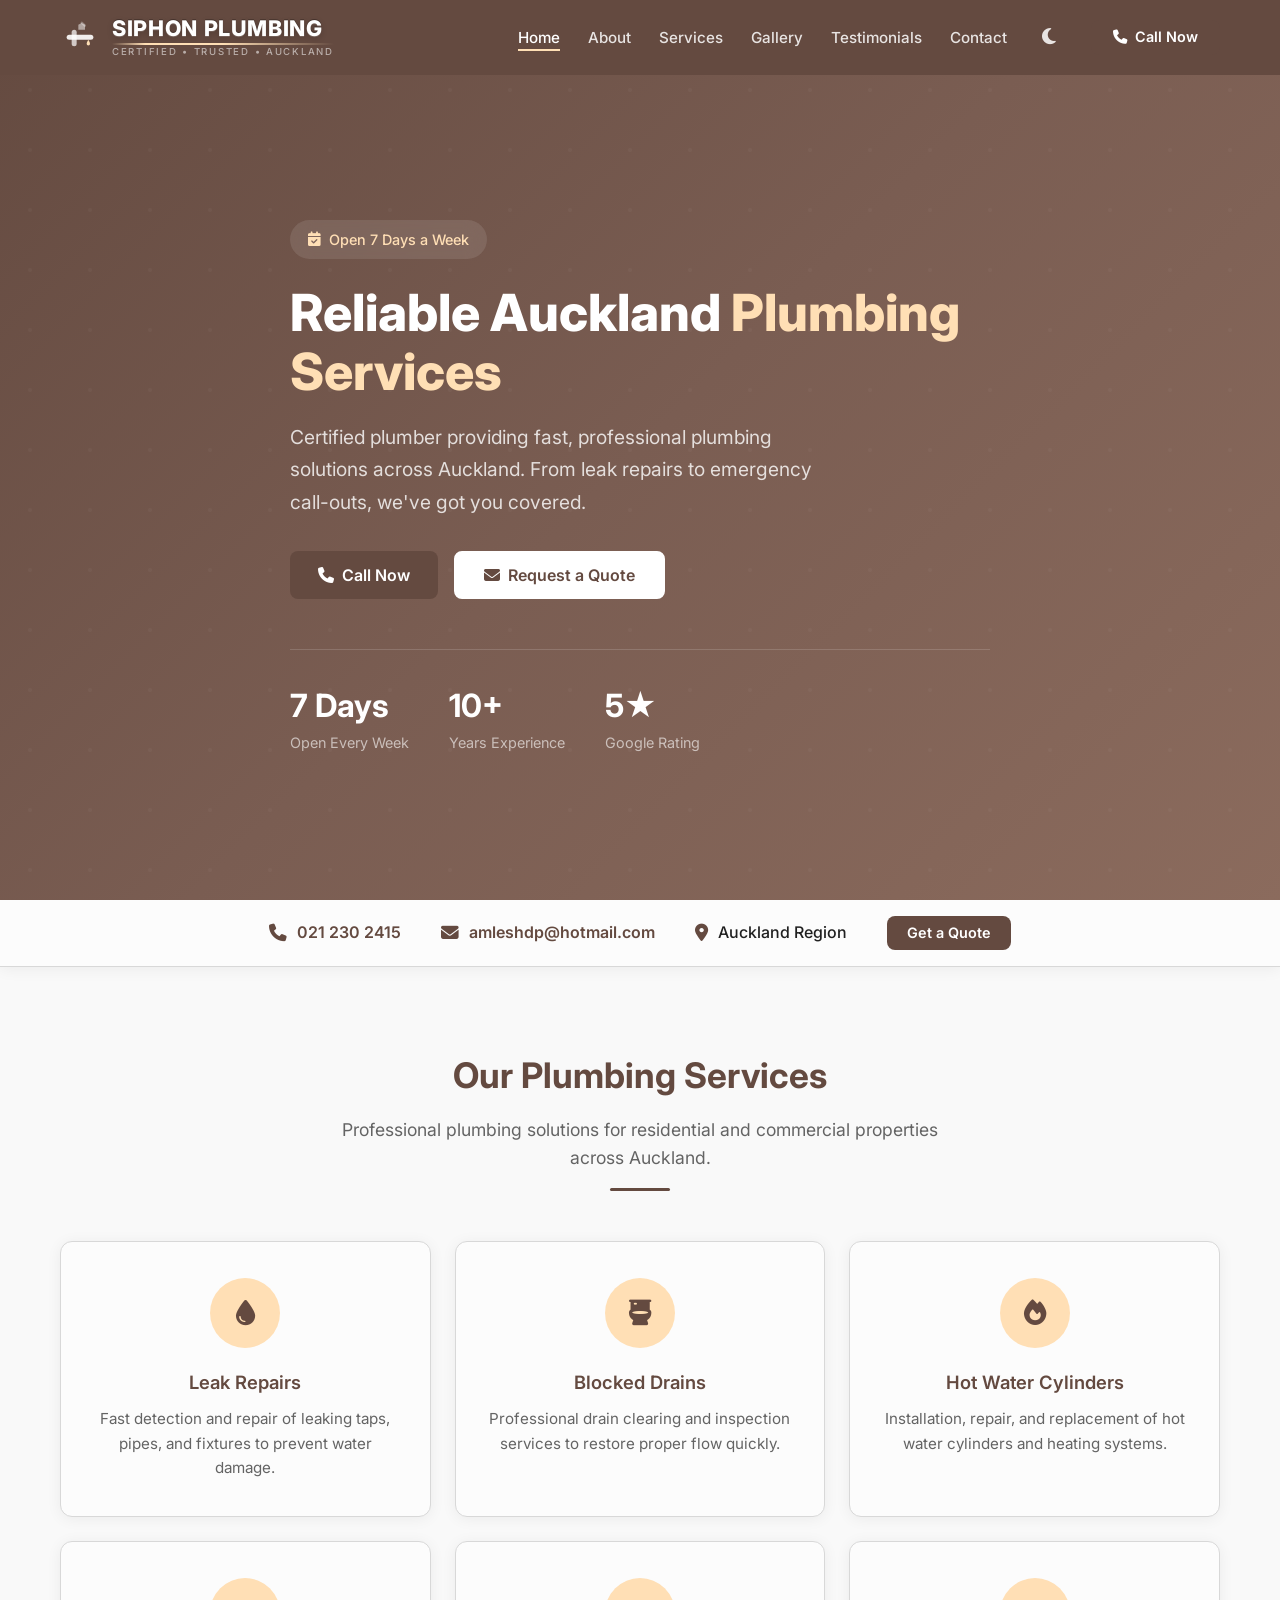
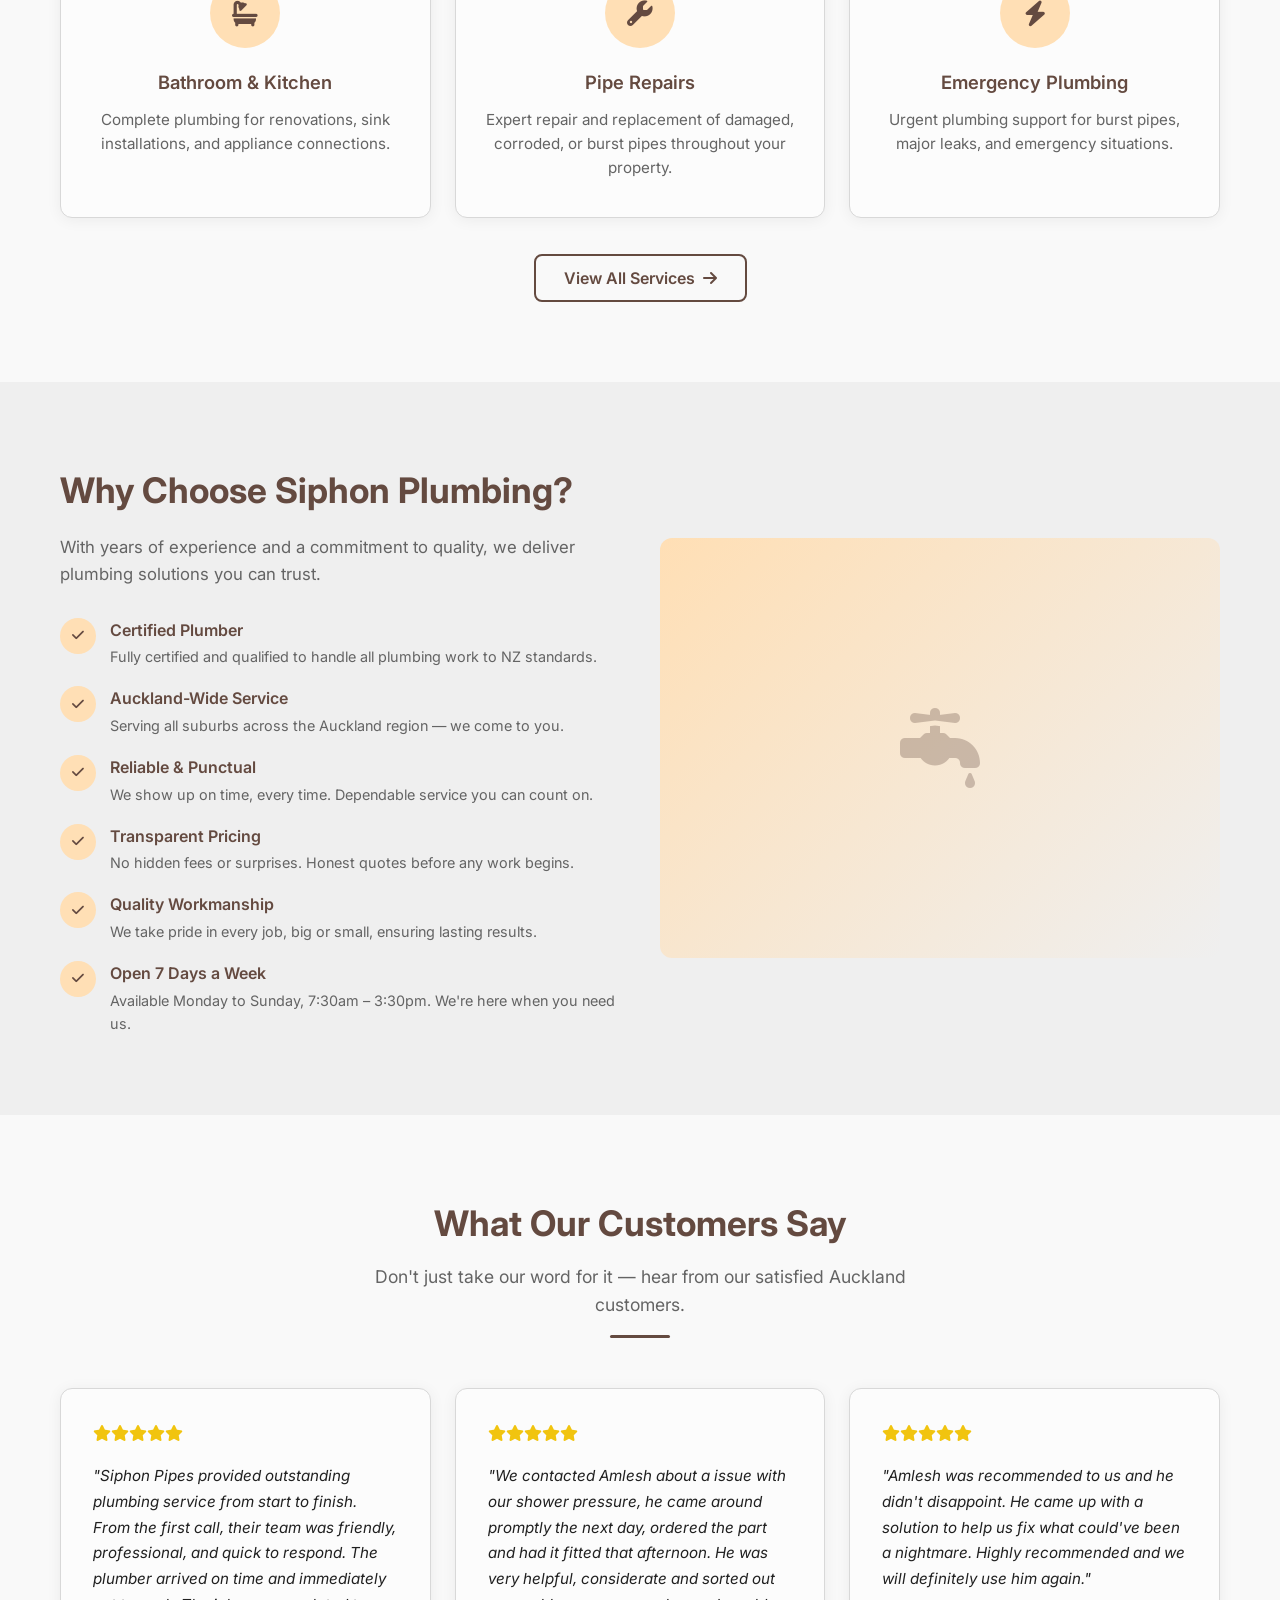
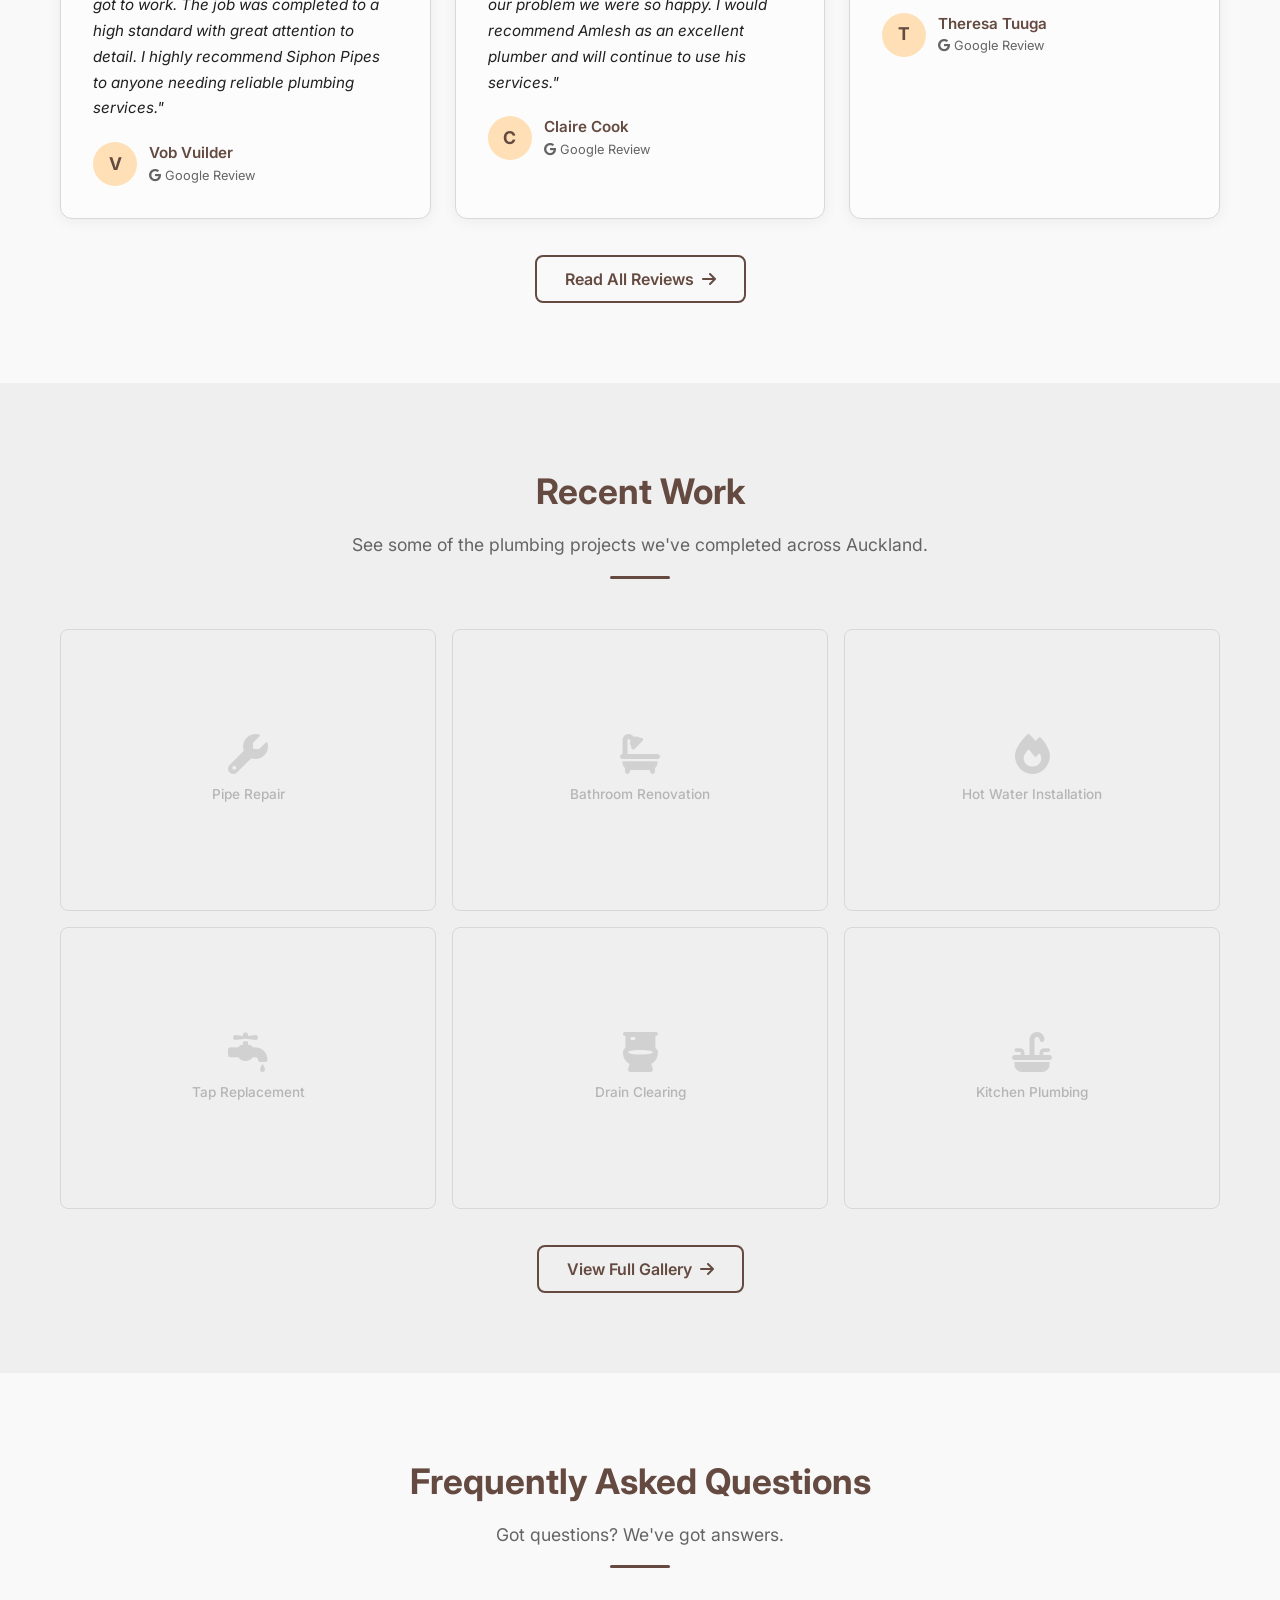
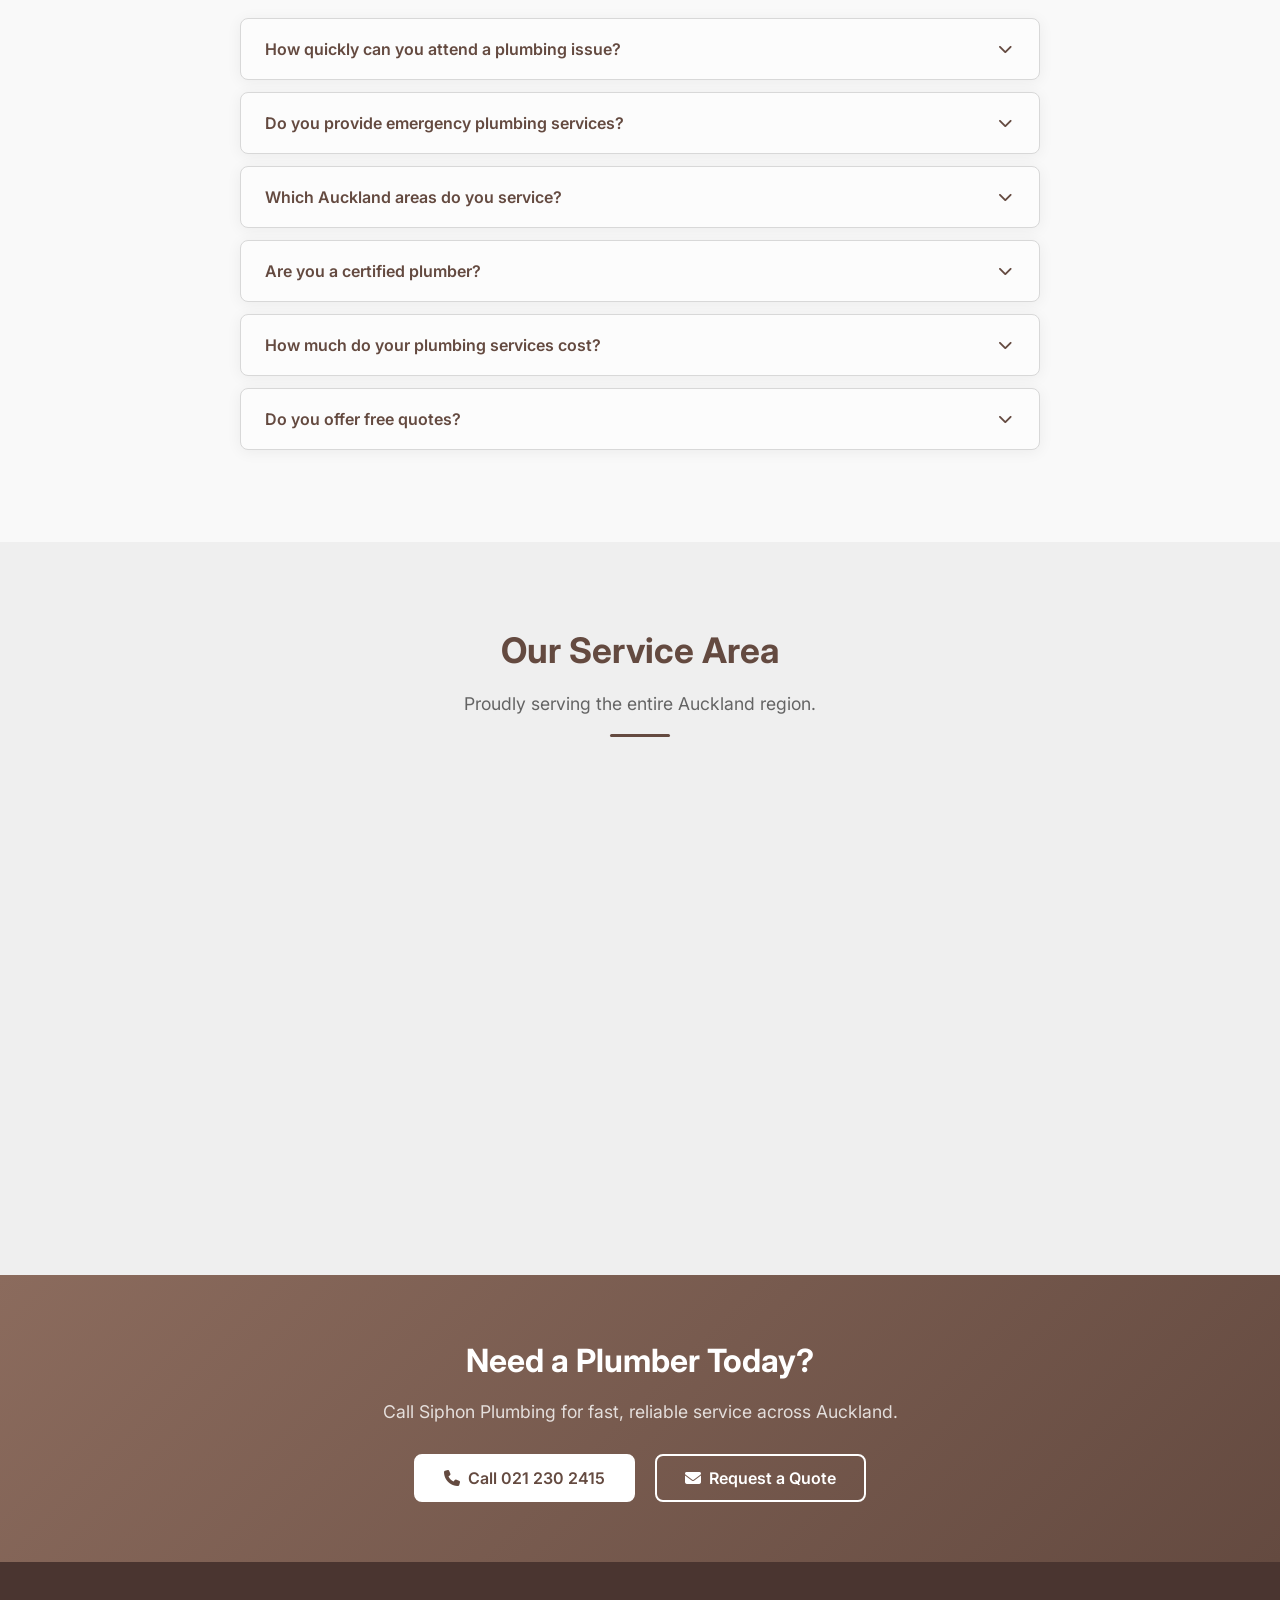
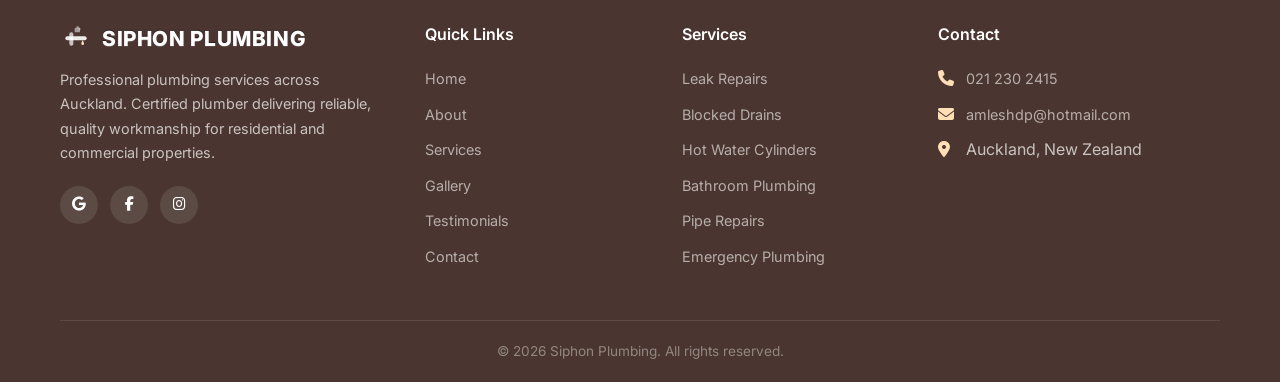
==== commit 47fc3efe: "Premium logo redesign with custom SVG pipe/wrench motif, embossed text, and creative gradient underl" ====
--- a/index.html
+++ b/index.html
@@ -51,8 +51,19 @@
   <header class="header">
     <div class="container header__inner">
       <a href="index.html" class="header__logo">
-        <i class="fas fa-faucet-drip"></i>
-        Siphon Plumbing
+        <div class="logo-icon">
+          <svg viewBox="0 0 48 48" fill="none" xmlns="http://www.w3.org/2000/svg">
+            <rect x="8" y="20" width="32" height="6" rx="3" fill="currentColor" opacity="0.9"/>
+            <rect x="14" y="14" width="6" height="20" rx="3" fill="currentColor" opacity="0.7"/>
+            <path d="M34 26c0 0 2 3 2 5a2 2 0 01-4 0c0-2 2-5 2-5z" fill="#ffdfb5"/>
+            <path d="M22 8l4-2 4 2v6h-8V8z" fill="currentColor" opacity="0.5"/>
+            <rect x="24" y="6" width="8" height="3" rx="1.5" fill="currentColor" opacity="0.3" transform="rotate(45 28 7.5)"/>
+          </svg>
+        </div>
+        <div class="logo-text">
+          <span class="logo-text__main">Siphon Plumbing</span>
+          <span class="logo-text__sub">Certified &bull; Trusted &bull; Auckland</span>
+        </div>
       </a>
       <nav class="header__nav">
         <ul class="header__links">
@@ -471,7 +482,18 @@
     <div class="container">
       <div class="footer__grid">
         <div class="footer__brand">
-          <h3><i class="fas fa-faucet-drip"></i> Siphon Plumbing</h3>
+          <h3 style="display:flex;align-items:center;gap:10px;">
+            <div class="logo-icon">
+              <svg viewBox="0 0 48 48" fill="none" xmlns="http://www.w3.org/2000/svg">
+                <rect x="8" y="20" width="32" height="6" rx="3" fill="currentColor" opacity="0.9"/>
+                <rect x="14" y="14" width="6" height="20" rx="3" fill="currentColor" opacity="0.7"/>
+                <path d="M34 26c0 0 2 3 2 5a2 2 0 01-4 0c0-2 2-5 2-5z" fill="#ffdfb5"/>
+                <path d="M22 8l4-2 4 2v6h-8V8z" fill="currentColor" opacity="0.5"/>
+                <rect x="24" y="6" width="8" height="3" rx="1.5" fill="currentColor" opacity="0.3" transform="rotate(45 28 7.5)"/>
+              </svg>
+            </div>
+            <span class="footer__logo-text"><span class="logo-text__main">Siphon Plumbing</span></span>
+          </h3>
           <p>Professional plumbing services across Auckland. Certified plumber delivering reliable, quality workmanship for residential and commercial properties.</p>
           <div class="footer__social">
             <a href="https://maps.app.goo.gl/bJ7UKZkLiNxj65kf9" target="_blank" rel="noopener" aria-label="Google Maps"><i class="fab fa-google"></i></a>
--- a/css/styles.css
+++ b/css/styles.css
@@ -245,19 +245,105 @@
 .header__logo {
   display: flex;
   align-items: center;
-  gap: 10px;
+  gap: 12px;
   color: var(--white);
   font-size: 1.4rem;
-  font-weight: 700;
-}
-
-.header__logo i {
-  font-size: 1.6rem;
-  color: var(--accent-light);
-}
-
-html.dark .header__logo i {
-  color: var(--accent);
+  font-weight: 800;
+  letter-spacing: -0.02em;
+  position: relative;
+}
+
+.header__logo:hover {
+  opacity: 0.95;
+}
+
+.logo-icon {
+  width: 40px;
+  height: 40px;
+  flex-shrink: 0;
+}
+
+.logo-icon svg {
+  width: 100%;
+  height: 100%;
+}
+
+.logo-text {
+  display: flex;
+  flex-direction: column;
+  line-height: 1;
+  gap: 2px;
+}
+
+.logo-text__main {
+  font-size: 1.35rem;
+  font-weight: 800;
+  letter-spacing: 0.03em;
+  text-transform: uppercase;
+  text-shadow:
+    0 1px 0 rgba(255, 255, 255, 0.15),
+    0 -1px 0 rgba(0, 0, 0, 0.3),
+    0 2px 6px rgba(0, 0, 0, 0.2);
+  position: relative;
+  padding-bottom: 5px;
+}
+
+.logo-text__main::after {
+  content: '';
+  position: absolute;
+  bottom: 0;
+  left: 0;
+  right: 0;
+  height: 2px;
+  background: linear-gradient(
+    90deg,
+    transparent 0%,
+    var(--accent-light) 15%,
+    var(--accent-light) 50%,
+    transparent 100%
+  );
+  border-radius: 2px;
+}
+
+html.dark .logo-text__main::after {
+  background: linear-gradient(
+    90deg,
+    transparent 0%,
+    var(--accent) 15%,
+    var(--accent) 50%,
+    transparent 100%
+  );
+}
+
+.logo-text__sub {
+  font-size: 0.6rem;
+  font-weight: 500;
+  letter-spacing: 0.18em;
+  text-transform: uppercase;
+  color: rgba(255, 255, 255, 0.55);
+}
+
+/* Footer logo */
+.footer__logo-text {
+  display: inline;
+}
+
+.footer__logo-text .logo-text__main {
+  font-size: 1.3rem;
+  display: inline;
+  padding-bottom: 0;
+  text-shadow:
+    0 1px 0 rgba(255, 255, 255, 0.1),
+    0 -1px 0 rgba(0, 0, 0, 0.4);
+}
+
+.footer__logo-text .logo-text__main::after {
+  display: none;
+}
+
+.footer .logo-icon {
+  width: 32px;
+  height: 32px;
 }
 
 .header__nav {
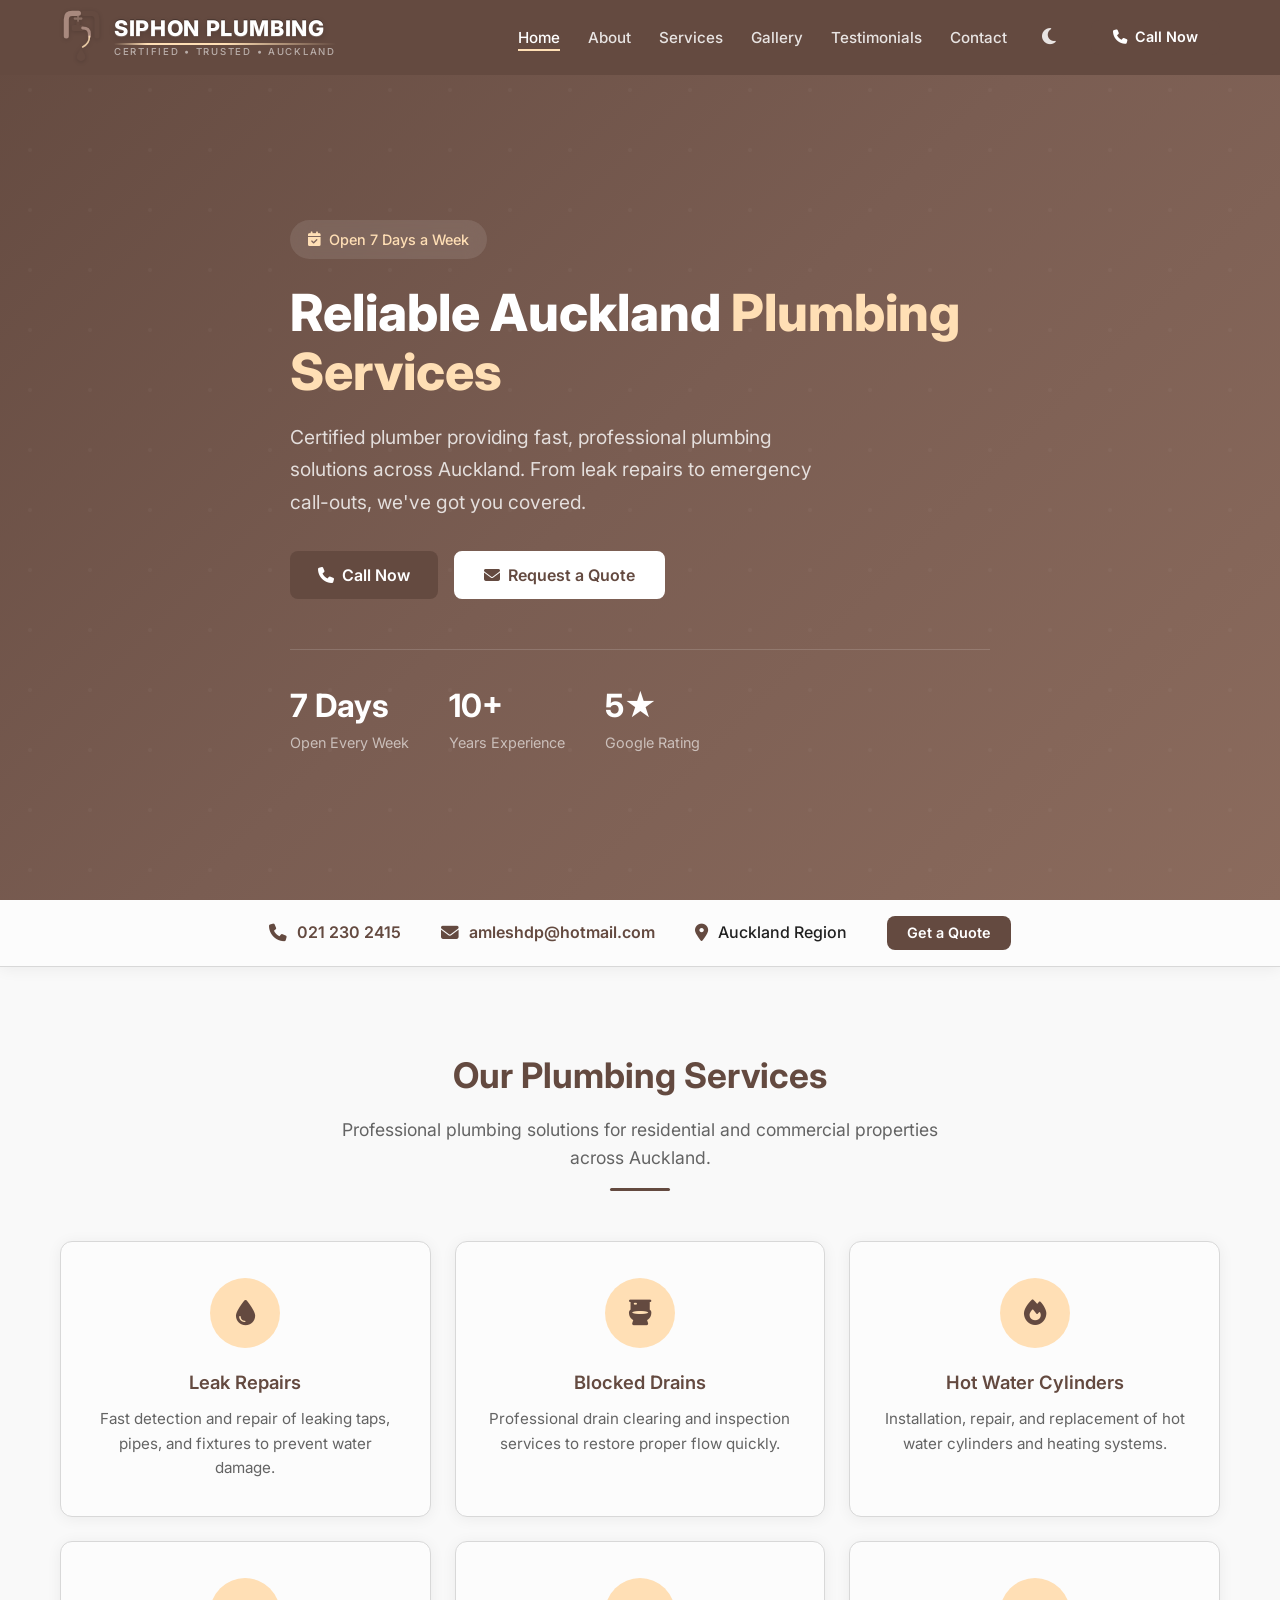
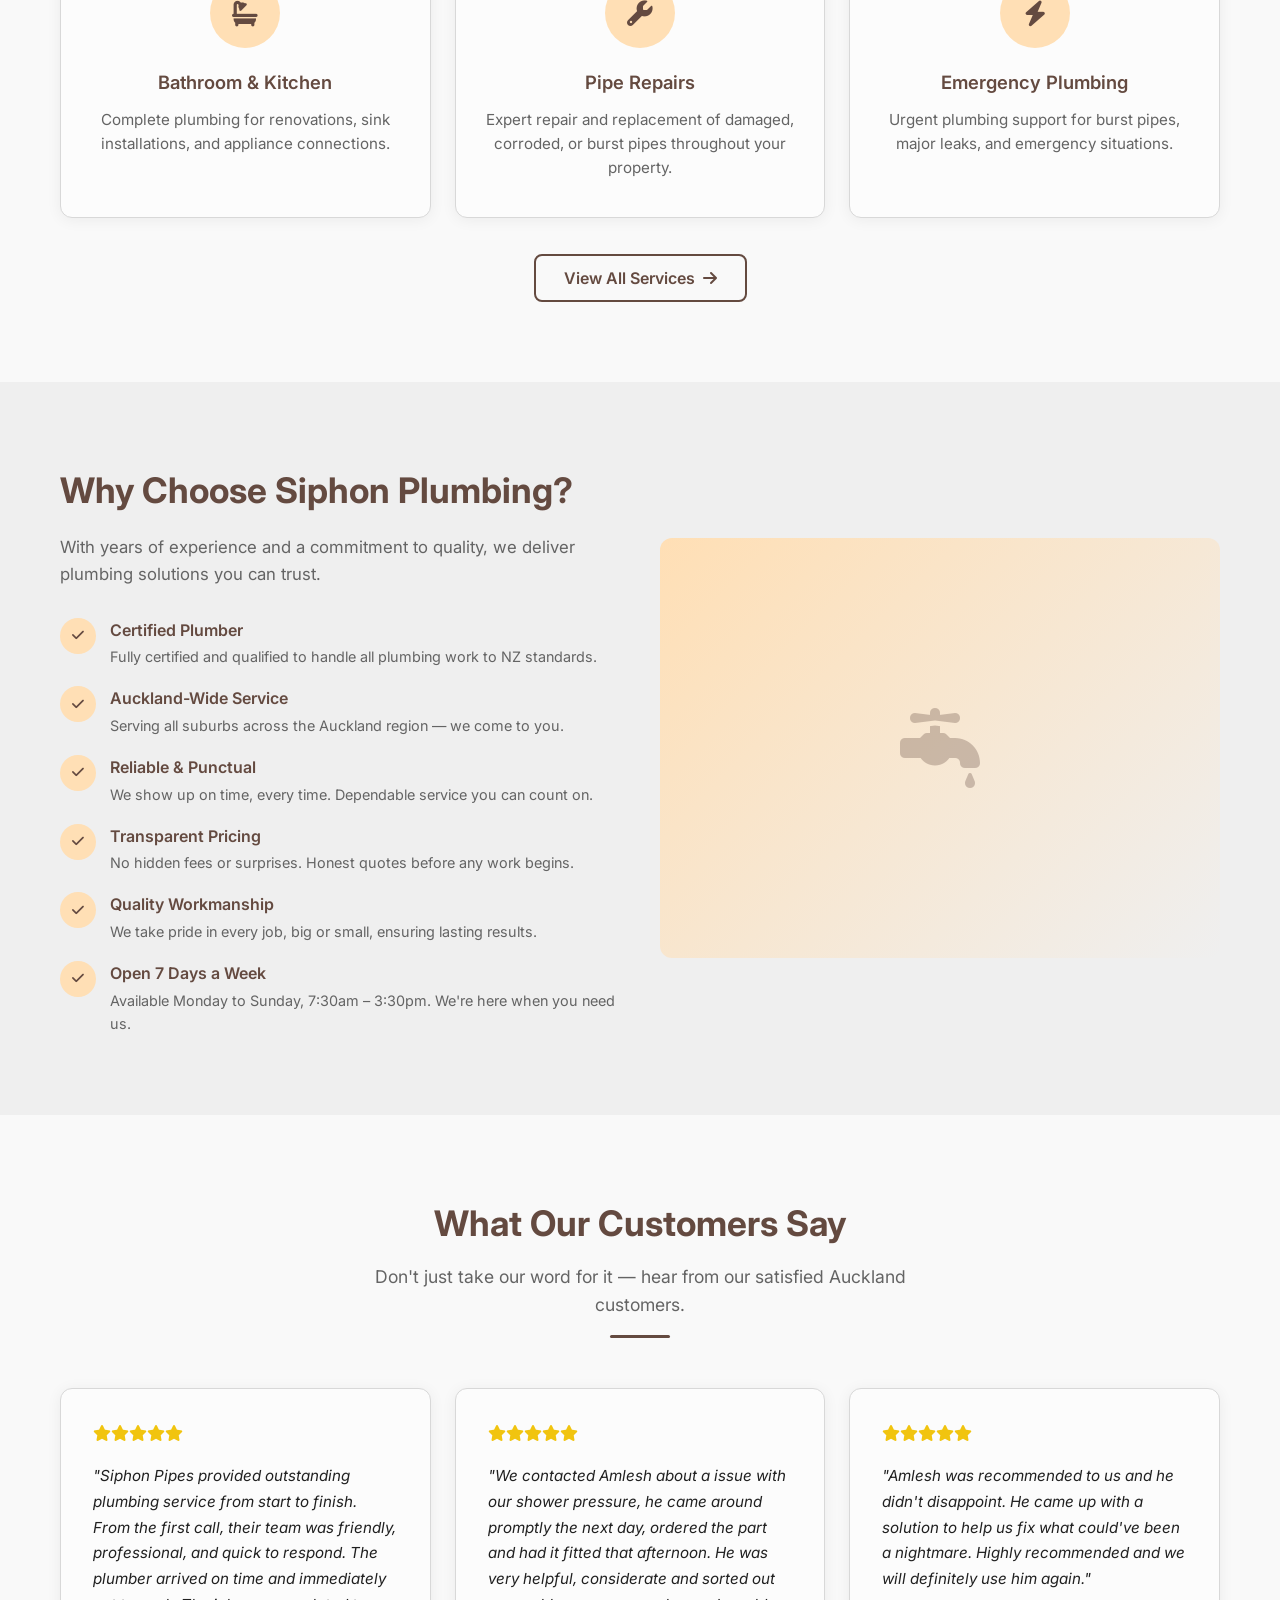
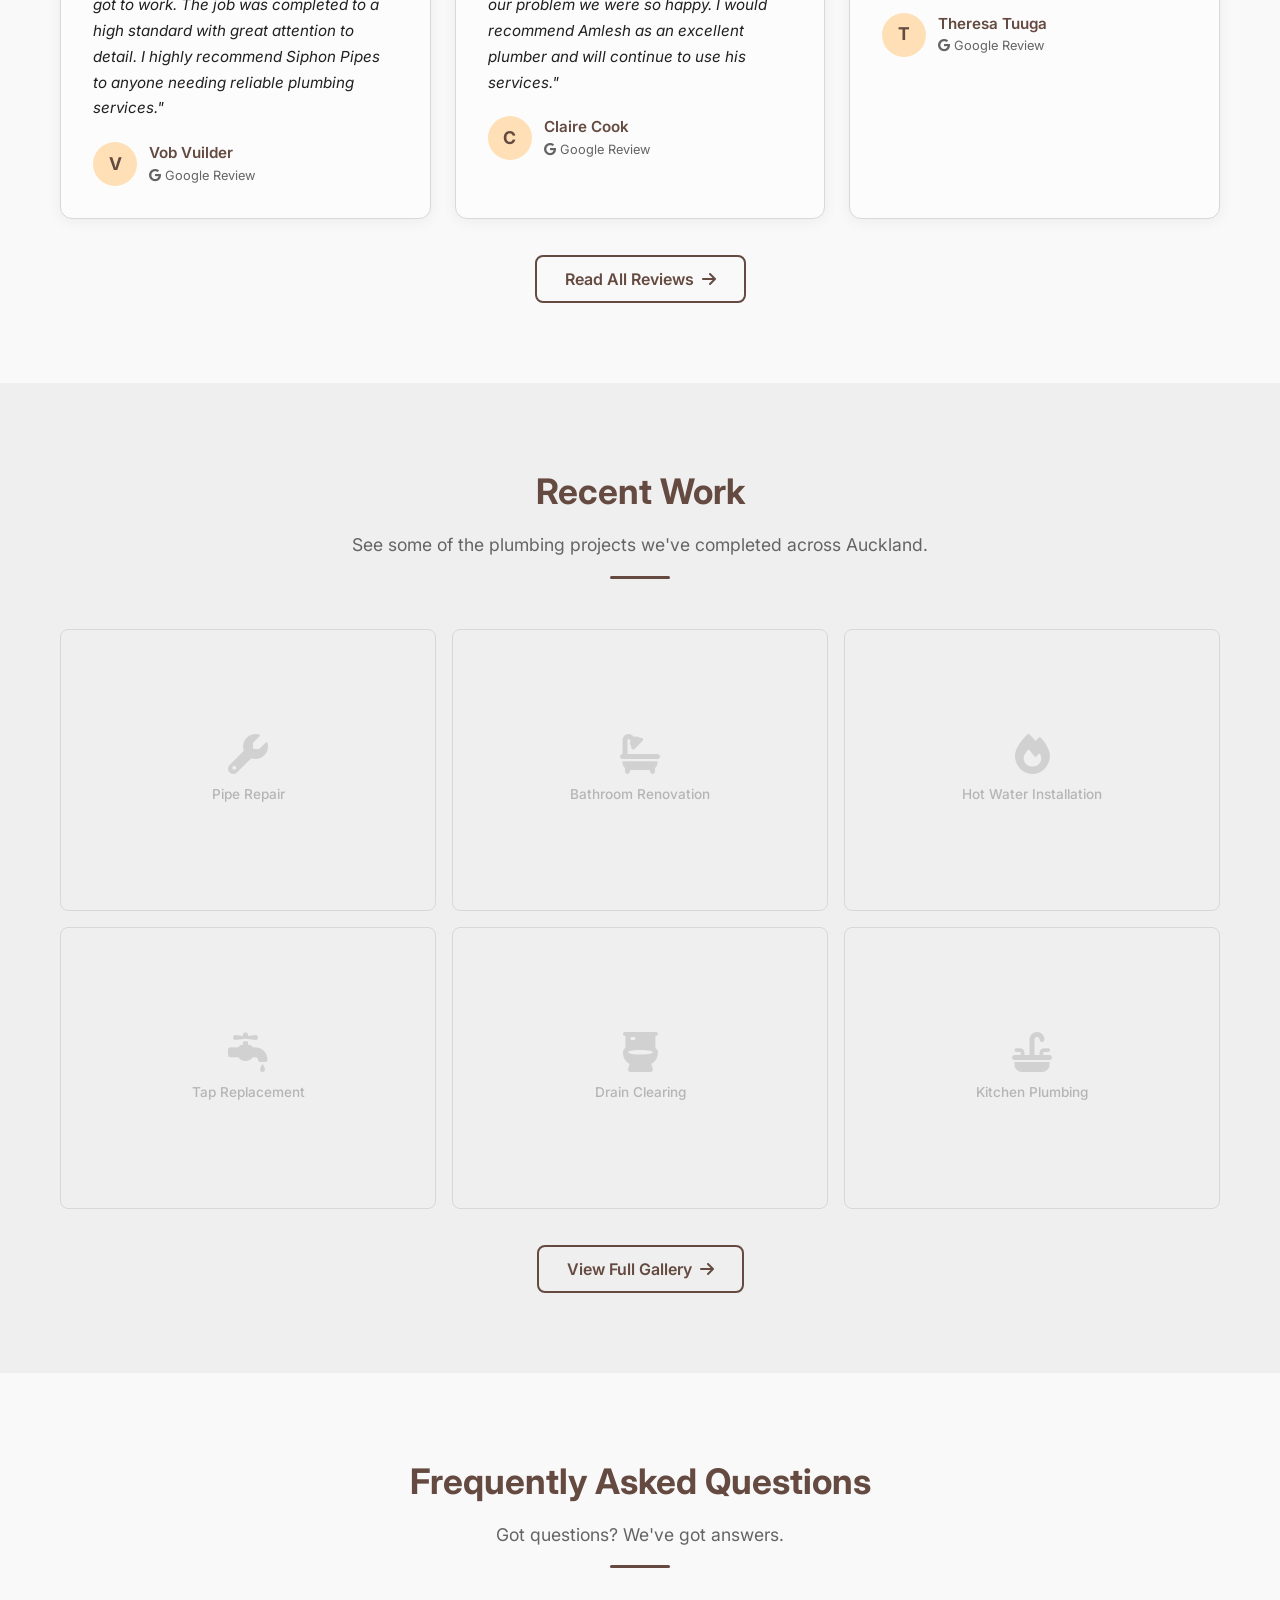
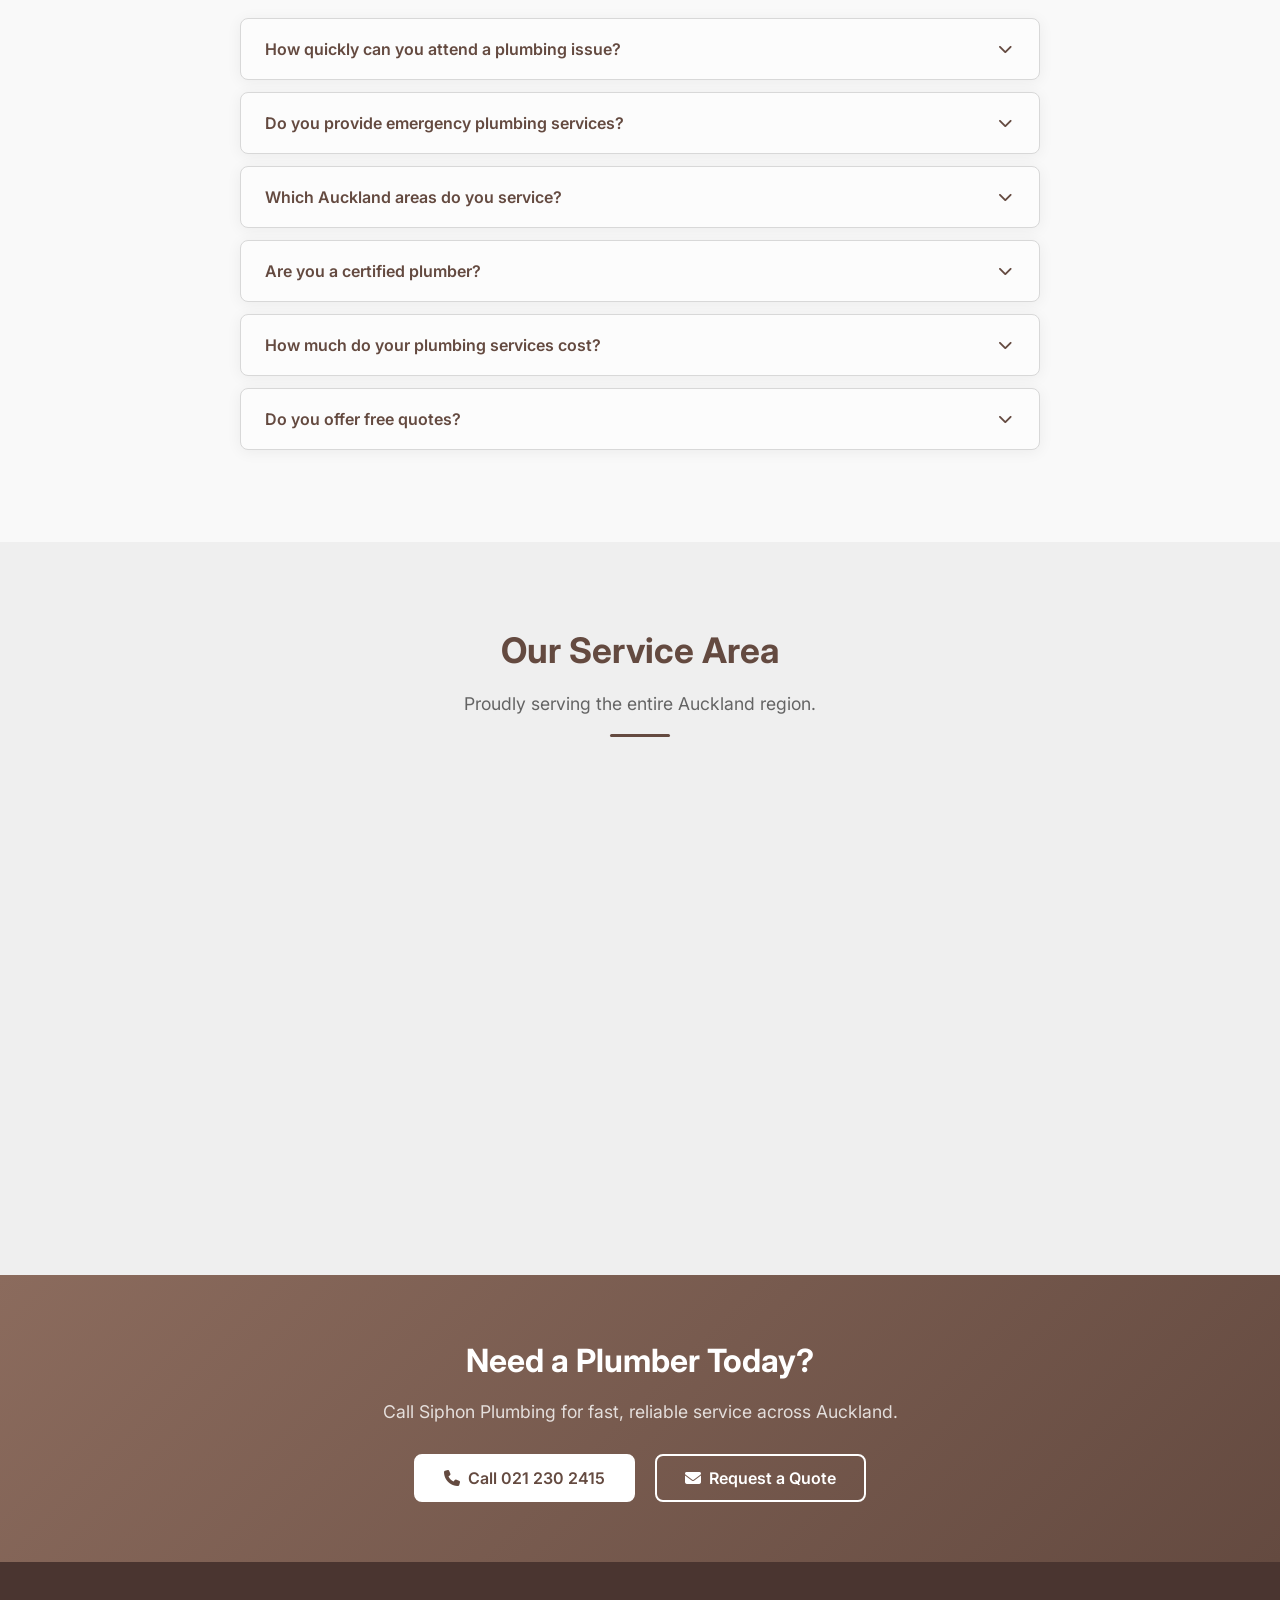
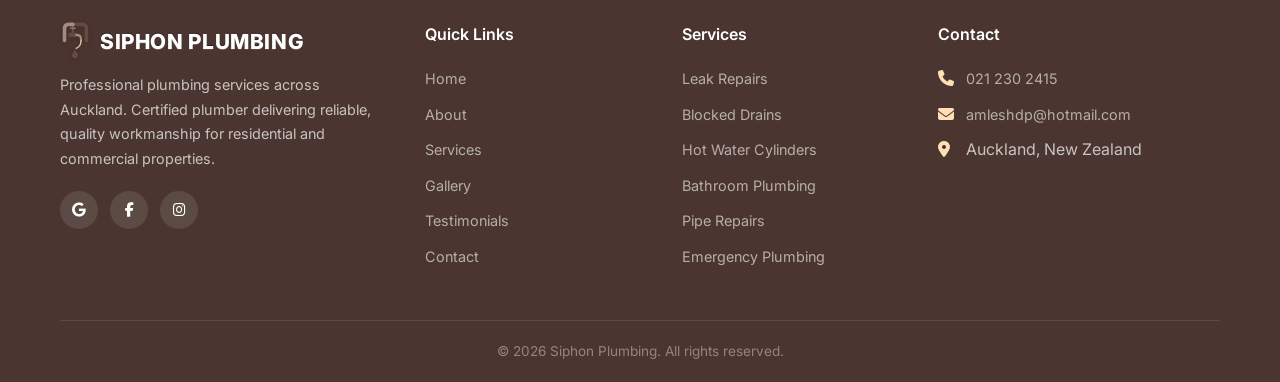
==== commit bef65a15: "New logo SVG matching reference design - pipe frame, faucet with cross handle, water arc and drop in" ====
--- a/index.html
+++ b/index.html
@@ -52,12 +52,18 @@
     <div class="container header__inner">
       <a href="index.html" class="header__logo">
         <div class="logo-icon">
-          <svg viewBox="0 0 48 48" fill="none" xmlns="http://www.w3.org/2000/svg">
-            <rect x="8" y="20" width="32" height="6" rx="3" fill="currentColor" opacity="0.9"/>
-            <rect x="14" y="14" width="6" height="20" rx="3" fill="currentColor" opacity="0.7"/>
-            <path d="M34 26c0 0 2 3 2 5a2 2 0 01-4 0c0-2 2-5 2-5z" fill="#ffdfb5"/>
-            <path d="M22 8l4-2 4 2v6h-8V8z" fill="currentColor" opacity="0.5"/>
-            <rect x="24" y="6" width="8" height="3" rx="1.5" fill="currentColor" opacity="0.3" transform="rotate(45 28 7.5)"/>
+          <svg viewBox="0 0 100 130" xmlns="http://www.w3.org/2000/svg">
+            <path d="M15 62 L15 22 Q15 8 29 8 L44 8" fill="none" stroke="var(--pipe-light)" stroke-width="12" stroke-linecap="round" stroke-linejoin="round"/>
+            <path d="M56 8 L74 8 Q88 8 88 22 L88 62" fill="none" stroke="var(--pipe-dark)" stroke-width="12" stroke-linecap="round" stroke-linejoin="round"/>
+            <rect x="28" y="36" width="28" height="14" rx="4" fill="var(--pipe-dark)"/>
+            <rect x="39" y="26" width="8" height="12" rx="3" fill="var(--pipe-dark)"/>
+            <rect x="34" y="18" width="18" height="5" rx="2.5" fill="var(--pipe-mid)"/>
+            <rect x="41" y="13" width="4" height="15" rx="2" fill="var(--pipe-mid)"/>
+            <circle cx="35" cy="20.5" r="2.5" fill="var(--pipe-mid)"/>
+            <circle cx="51" cy="20.5" r="2.5" fill="var(--pipe-mid)"/>
+            <path d="M54 43 Q70 43 70 57 L70 63" fill="none" stroke="var(--pipe-light)" stroke-width="7" stroke-linecap="round"/>
+            <path d="M70 63 Q70 80 54 88" fill="none" stroke="var(--pipe-water)" stroke-width="4" stroke-linecap="round" opacity="0.85"/>
+            <path d="M50 92 L41 106 Q36 118 50 122 Q64 118 59 106 Z" fill="var(--pipe-dark)"/>
           </svg>
         </div>
         <div class="logo-text">
@@ -484,12 +490,18 @@
         <div class="footer__brand">
           <h3 style="display:flex;align-items:center;gap:10px;">
             <div class="logo-icon">
-              <svg viewBox="0 0 48 48" fill="none" xmlns="http://www.w3.org/2000/svg">
-                <rect x="8" y="20" width="32" height="6" rx="3" fill="currentColor" opacity="0.9"/>
-                <rect x="14" y="14" width="6" height="20" rx="3" fill="currentColor" opacity="0.7"/>
-                <path d="M34 26c0 0 2 3 2 5a2 2 0 01-4 0c0-2 2-5 2-5z" fill="#ffdfb5"/>
-                <path d="M22 8l4-2 4 2v6h-8V8z" fill="currentColor" opacity="0.5"/>
-                <rect x="24" y="6" width="8" height="3" rx="1.5" fill="currentColor" opacity="0.3" transform="rotate(45 28 7.5)"/>
+              <svg viewBox="0 0 100 130" xmlns="http://www.w3.org/2000/svg">
+                <path d="M15 62 L15 22 Q15 8 29 8 L44 8" fill="none" stroke="var(--pipe-light)" stroke-width="12" stroke-linecap="round" stroke-linejoin="round"/>
+                <path d="M56 8 L74 8 Q88 8 88 22 L88 62" fill="none" stroke="var(--pipe-dark)" stroke-width="12" stroke-linecap="round" stroke-linejoin="round"/>
+                <rect x="28" y="36" width="28" height="14" rx="4" fill="var(--pipe-dark)"/>
+                <rect x="39" y="26" width="8" height="12" rx="3" fill="var(--pipe-dark)"/>
+                <rect x="34" y="18" width="18" height="5" rx="2.5" fill="var(--pipe-mid)"/>
+                <rect x="41" y="13" width="4" height="15" rx="2" fill="var(--pipe-mid)"/>
+                <circle cx="35" cy="20.5" r="2.5" fill="var(--pipe-mid)"/>
+                <circle cx="51" cy="20.5" r="2.5" fill="var(--pipe-mid)"/>
+                <path d="M54 43 Q70 43 70 57 L70 63" fill="none" stroke="var(--pipe-light)" stroke-width="7" stroke-linecap="round"/>
+                <path d="M70 63 Q70 80 54 88" fill="none" stroke="var(--pipe-water)" stroke-width="4" stroke-linecap="round" opacity="0.85"/>
+                <path d="M50 92 L41 106 Q36 118 50 122 Q64 118 59 106 Z" fill="var(--pipe-dark)"/>
               </svg>
             </div>
             <span class="footer__logo-text"><span class="logo-text__main">Siphon Plumbing</span></span>
--- a/css/styles.css
+++ b/css/styles.css
@@ -258,14 +258,26 @@
 }
 
 .logo-icon {
-  width: 40px;
-  height: 40px;
+  width: 42px;
   flex-shrink: 0;
+  --pipe-dark: #644a40;
+  --pipe-mid: #8b7065;
+  --pipe-light: #a8897e;
+  --pipe-water: #ffdfb5;
+}
+
+html.dark .logo-icon {
+  --pipe-dark: #ffe0c2;
+  --pipe-mid: #ffd4ab;
+  --pipe-light: #ccb09e;
+  --pipe-water: #ffe0c2;
 }
 
 .logo-icon svg {
   width: 100%;
-  height: 100%;
+  height: auto;
+  display: block;
+  filter: drop-shadow(0 1px 2px rgba(0,0,0,0.15));
 }
 
 .logo-text {
@@ -342,8 +354,7 @@
 }
 
 .footer .logo-icon {
-  width: 32px;
-  height: 32px;
+  width: 30px;
 }
 
 .header__nav {
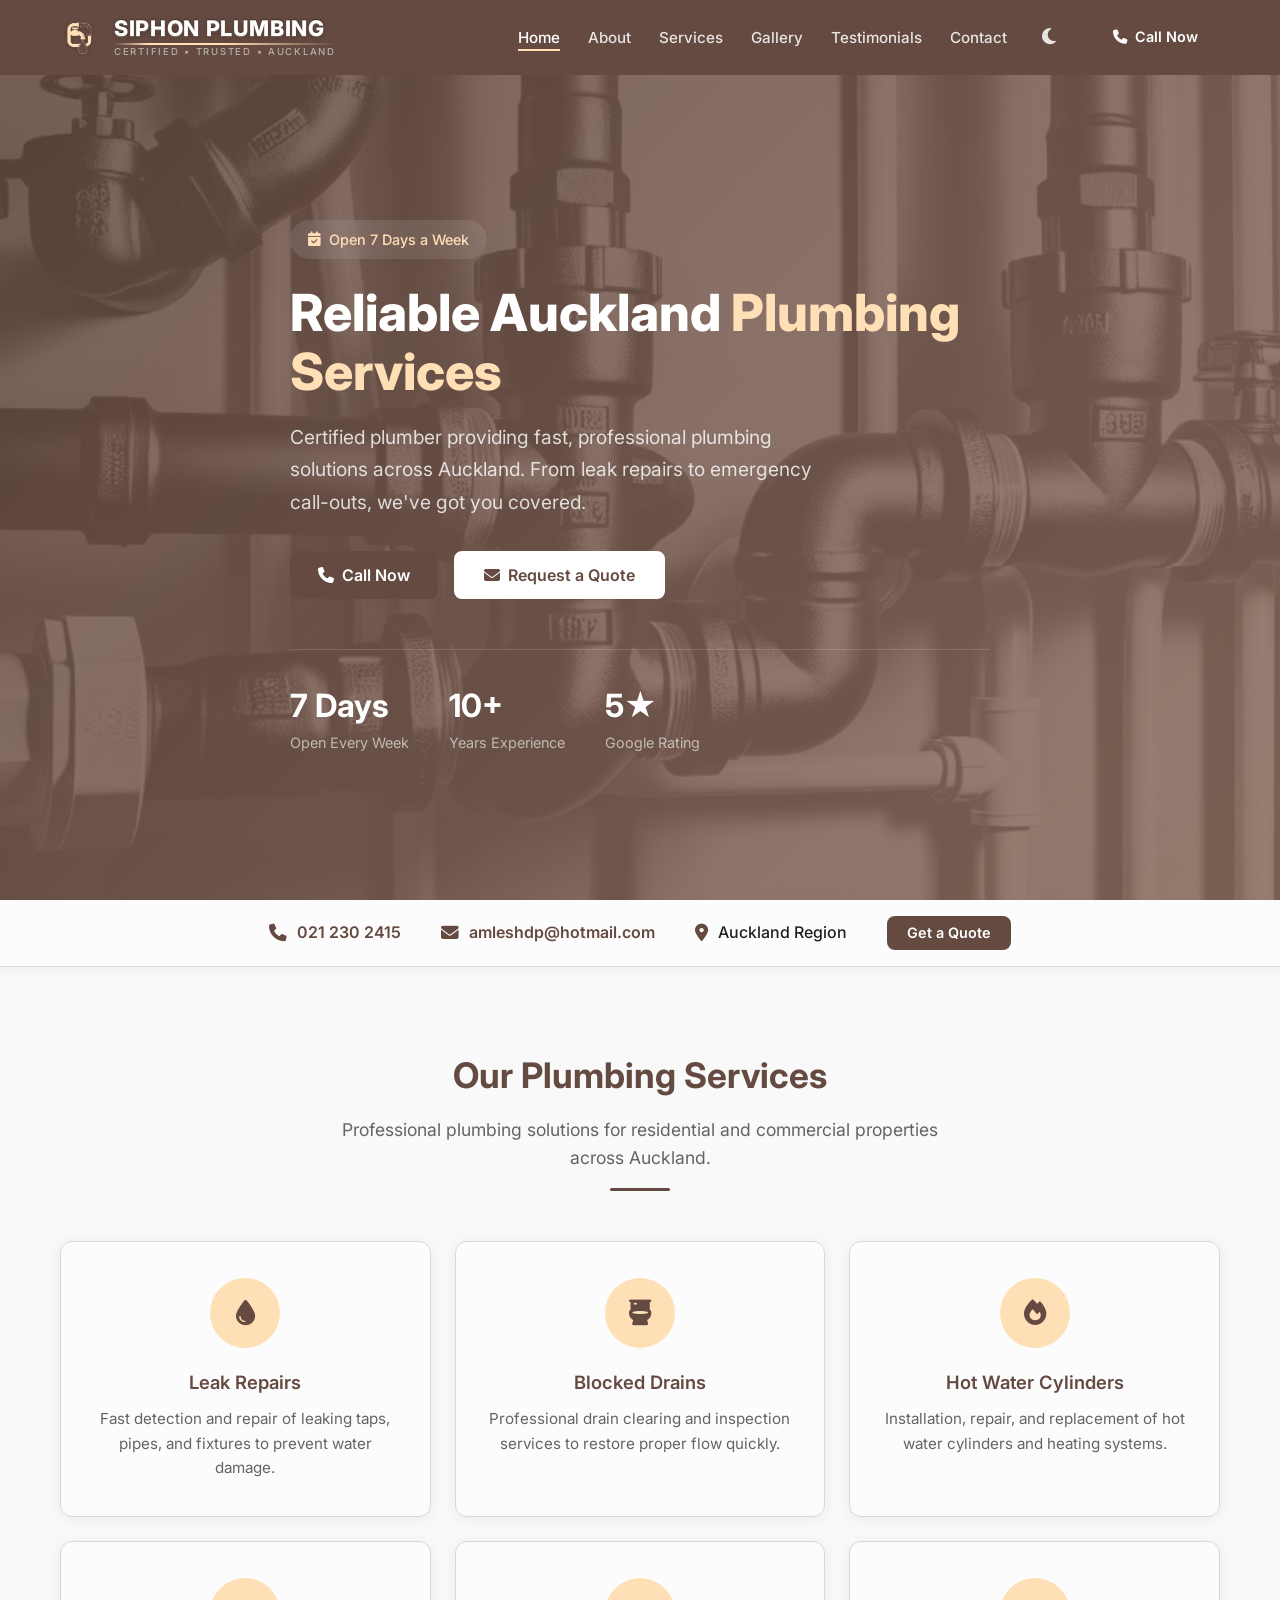
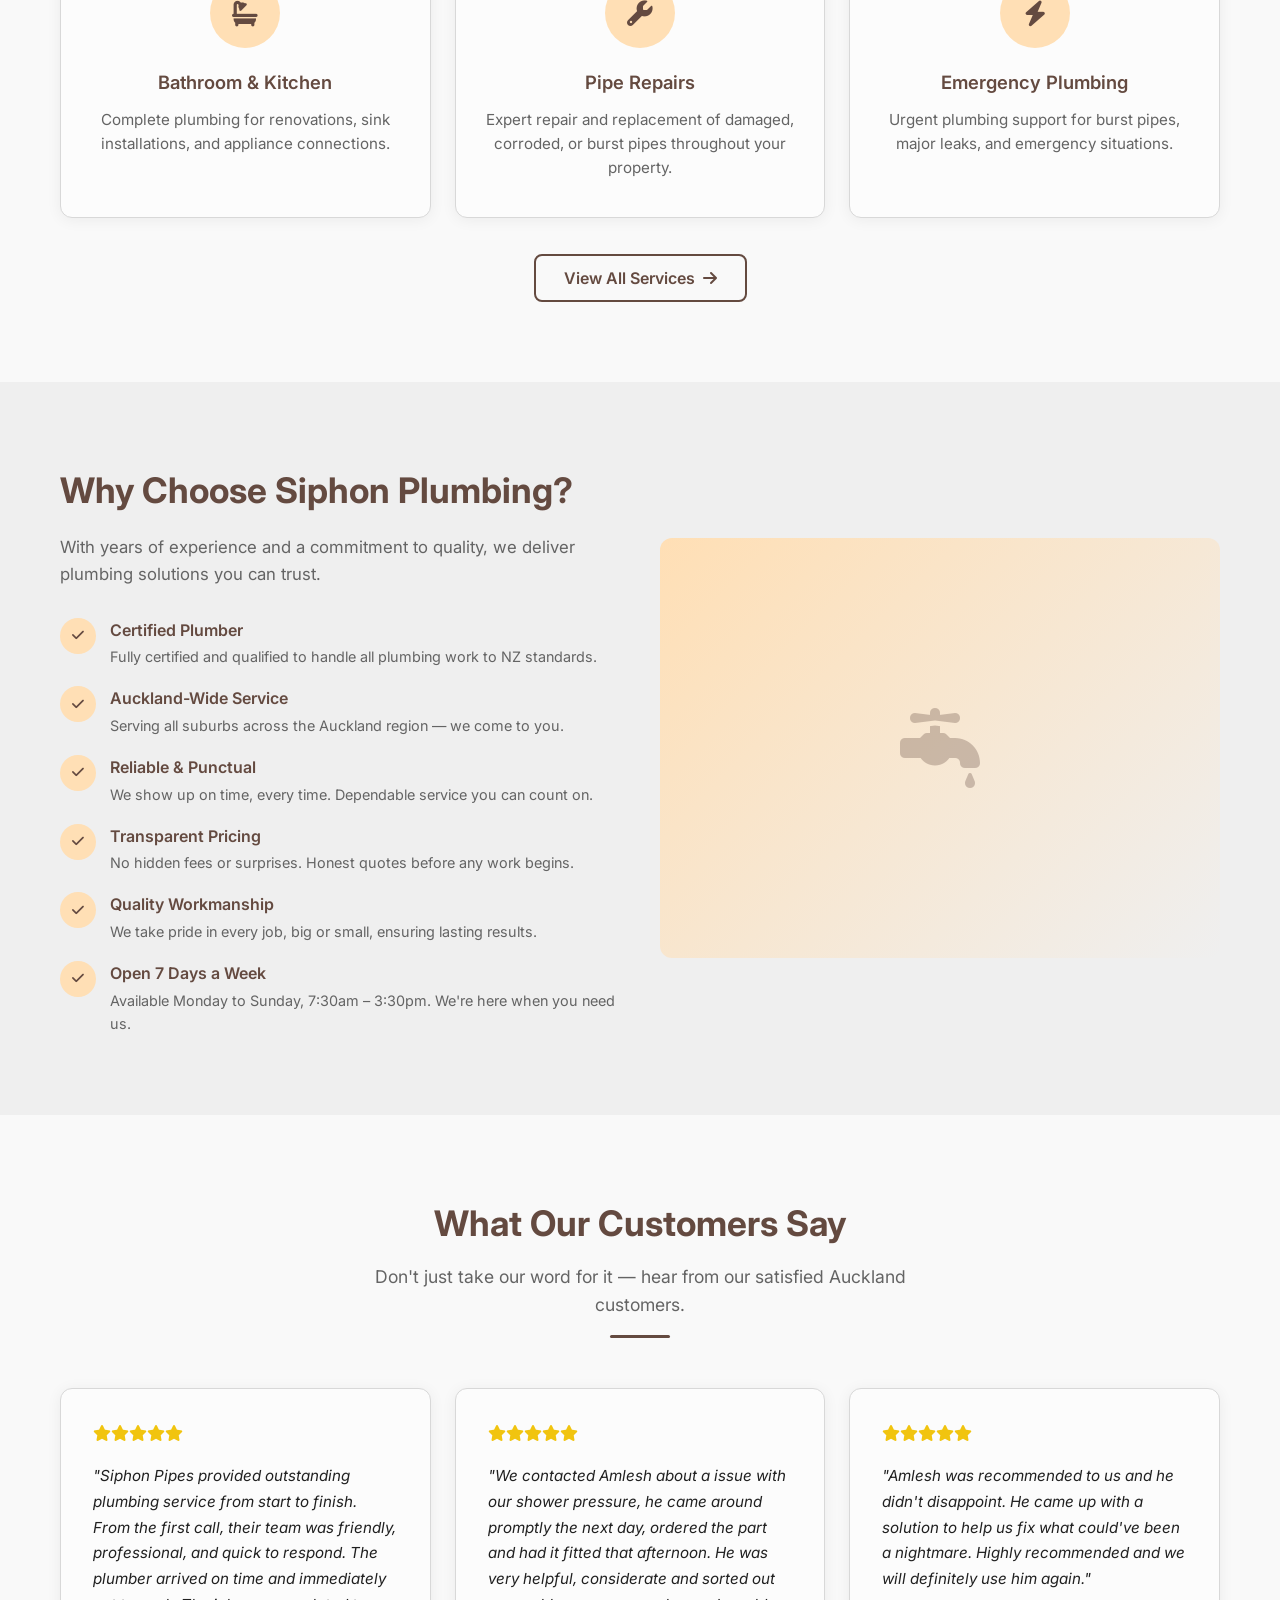
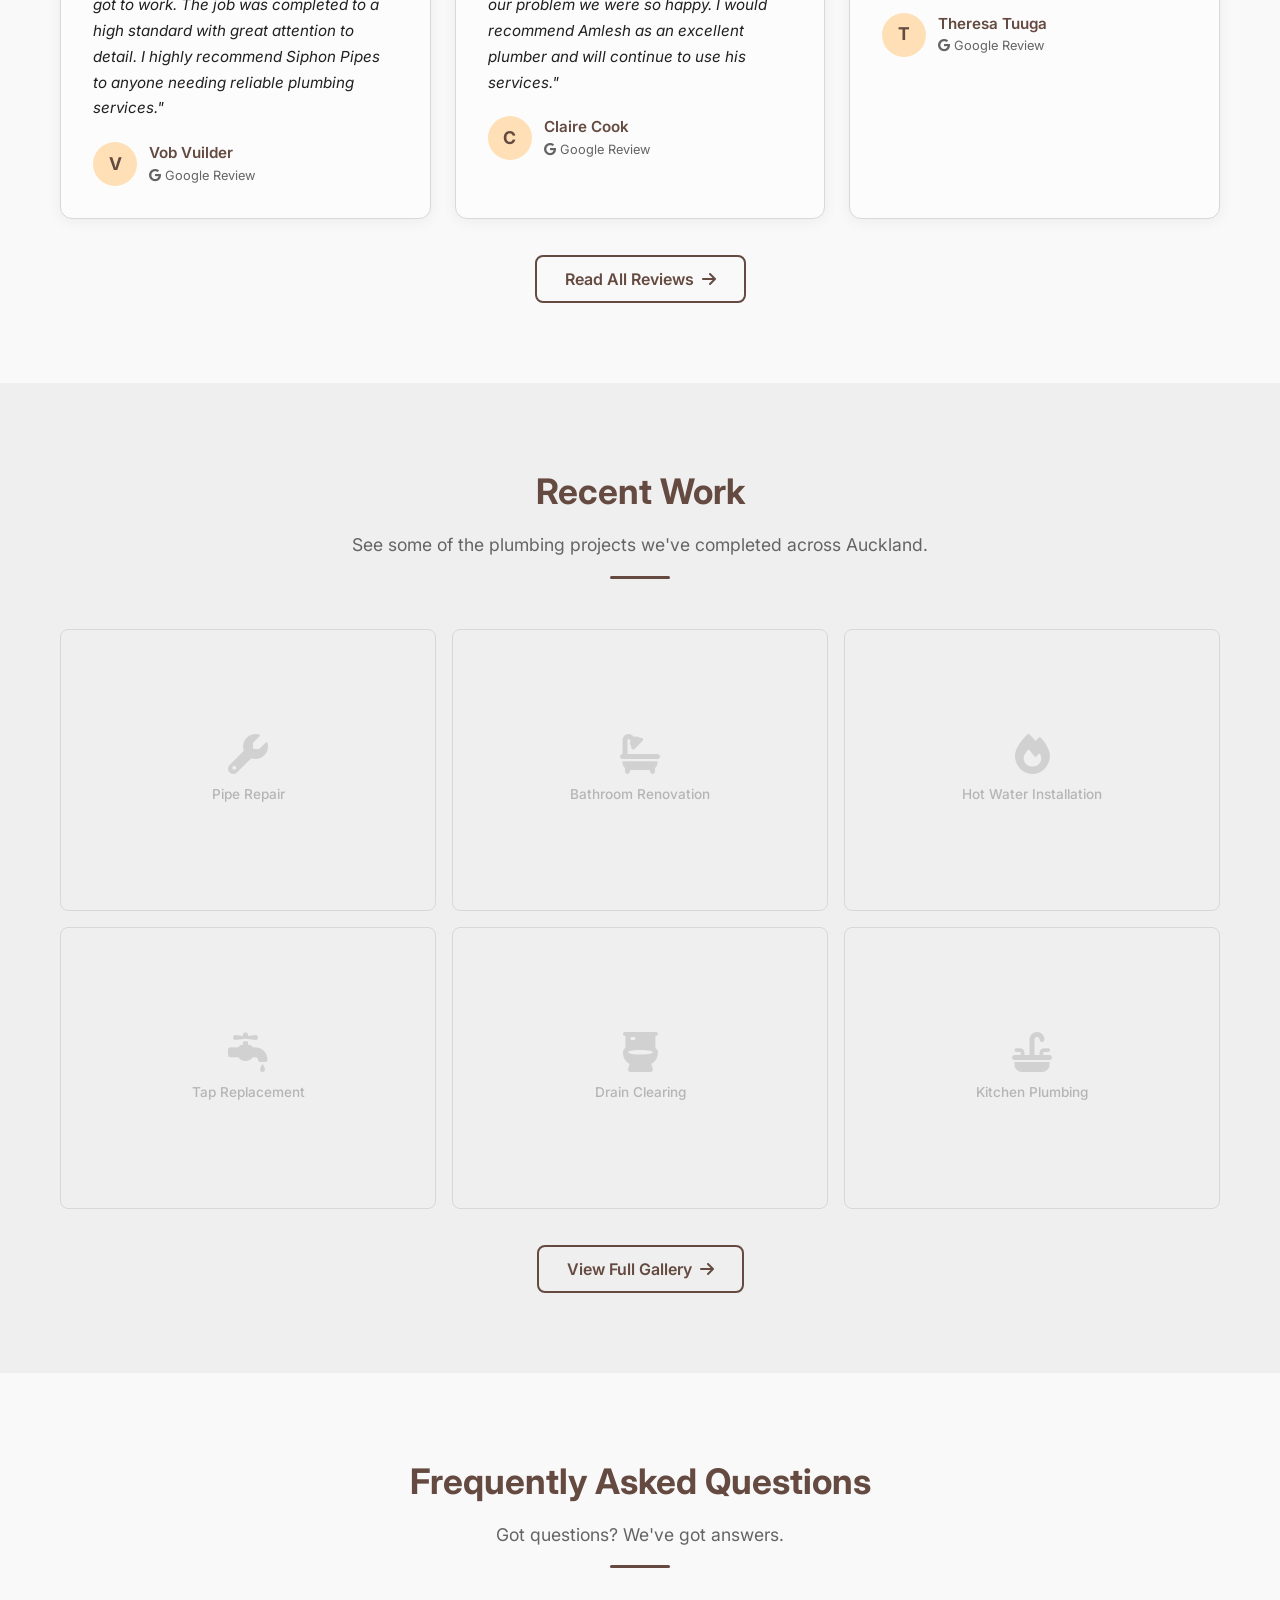
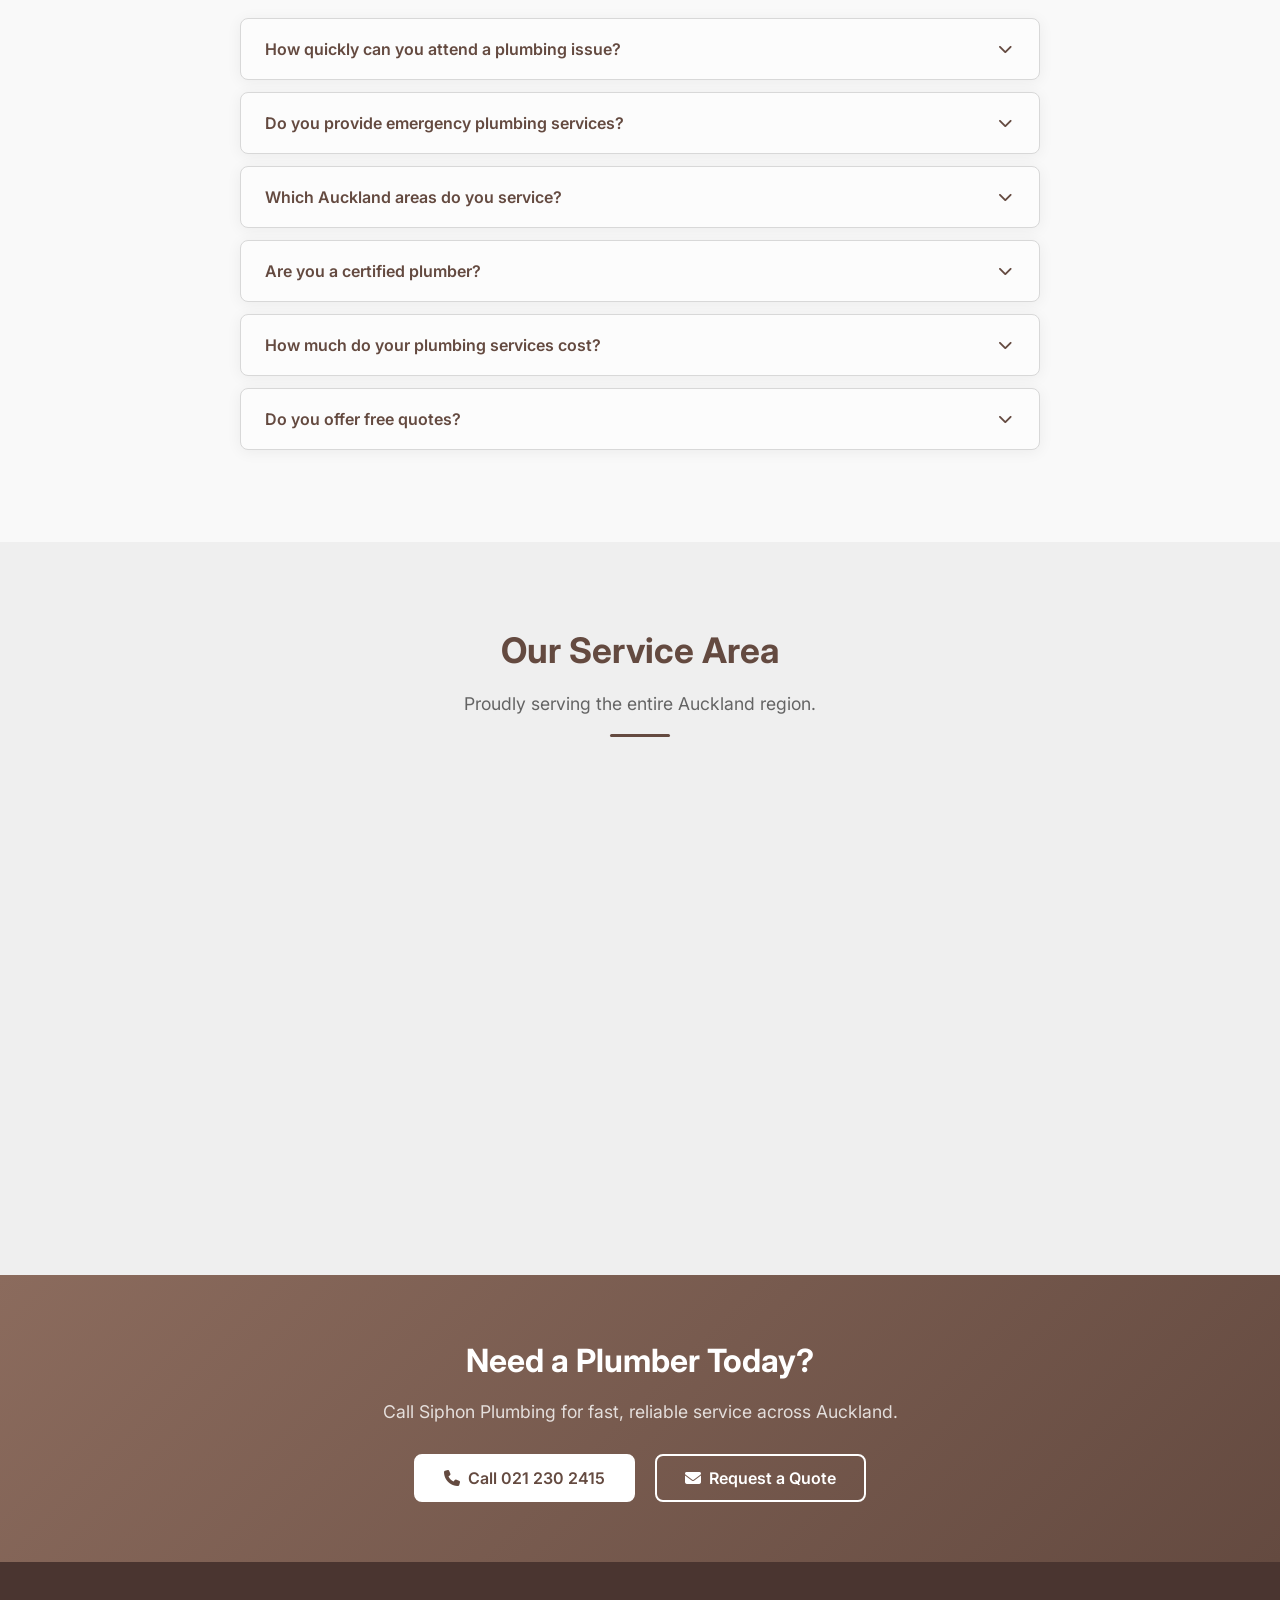
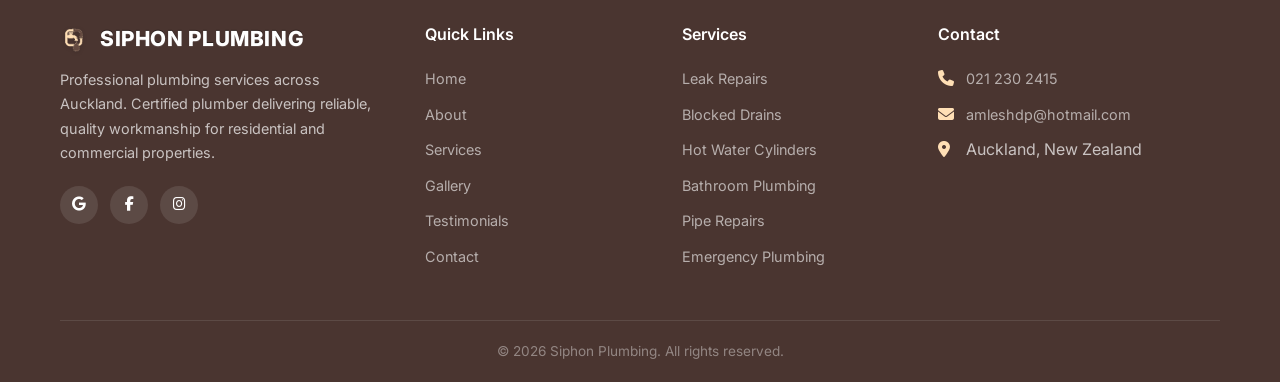
==== commit 191607f0: "Replace SVG logo with themed plumbing icon - transparent bg, warm brown/copper colors Made-with: Cur" ====
--- a/index.html
+++ b/index.html
@@ -52,19 +52,7 @@
     <div class="container header__inner">
       <a href="index.html" class="header__logo">
         <div class="logo-icon">
-          <svg viewBox="0 0 100 130" xmlns="http://www.w3.org/2000/svg">
-            <path d="M15 62 L15 22 Q15 8 29 8 L44 8" fill="none" stroke="var(--pipe-light)" stroke-width="12" stroke-linecap="round" stroke-linejoin="round"/>
-            <path d="M56 8 L74 8 Q88 8 88 22 L88 62" fill="none" stroke="var(--pipe-dark)" stroke-width="12" stroke-linecap="round" stroke-linejoin="round"/>
-            <rect x="28" y="36" width="28" height="14" rx="4" fill="var(--pipe-dark)"/>
-            <rect x="39" y="26" width="8" height="12" rx="3" fill="var(--pipe-dark)"/>
-            <rect x="34" y="18" width="18" height="5" rx="2.5" fill="var(--pipe-mid)"/>
-            <rect x="41" y="13" width="4" height="15" rx="2" fill="var(--pipe-mid)"/>
-            <circle cx="35" cy="20.5" r="2.5" fill="var(--pipe-mid)"/>
-            <circle cx="51" cy="20.5" r="2.5" fill="var(--pipe-mid)"/>
-            <path d="M54 43 Q70 43 70 57 L70 63" fill="none" stroke="var(--pipe-light)" stroke-width="7" stroke-linecap="round"/>
-            <path d="M70 63 Q70 80 54 88" fill="none" stroke="var(--pipe-water)" stroke-width="4" stroke-linecap="round" opacity="0.85"/>
-            <path d="M50 92 L41 106 Q36 118 50 122 Q64 118 59 106 Z" fill="var(--pipe-dark)"/>
-          </svg>
+          <img src="pictures/logo-icon.png" alt="Siphon Plumbing" />
         </div>
         <div class="logo-text">
           <span class="logo-text__main">Siphon Plumbing</span>
@@ -490,19 +478,7 @@
         <div class="footer__brand">
           <h3 style="display:flex;align-items:center;gap:10px;">
             <div class="logo-icon">
-              <svg viewBox="0 0 100 130" xmlns="http://www.w3.org/2000/svg">
-                <path d="M15 62 L15 22 Q15 8 29 8 L44 8" fill="none" stroke="var(--pipe-light)" stroke-width="12" stroke-linecap="round" stroke-linejoin="round"/>
-                <path d="M56 8 L74 8 Q88 8 88 22 L88 62" fill="none" stroke="var(--pipe-dark)" stroke-width="12" stroke-linecap="round" stroke-linejoin="round"/>
-                <rect x="28" y="36" width="28" height="14" rx="4" fill="var(--pipe-dark)"/>
-                <rect x="39" y="26" width="8" height="12" rx="3" fill="var(--pipe-dark)"/>
-                <rect x="34" y="18" width="18" height="5" rx="2.5" fill="var(--pipe-mid)"/>
-                <rect x="41" y="13" width="4" height="15" rx="2" fill="var(--pipe-mid)"/>
-                <circle cx="35" cy="20.5" r="2.5" fill="var(--pipe-mid)"/>
-                <circle cx="51" cy="20.5" r="2.5" fill="var(--pipe-mid)"/>
-                <path d="M54 43 Q70 43 70 57 L70 63" fill="none" stroke="var(--pipe-light)" stroke-width="7" stroke-linecap="round"/>
-                <path d="M70 63 Q70 80 54 88" fill="none" stroke="var(--pipe-water)" stroke-width="4" stroke-linecap="round" opacity="0.85"/>
-                <path d="M50 92 L41 106 Q36 118 50 122 Q64 118 59 106 Z" fill="var(--pipe-dark)"/>
-              </svg>
+              <img src="pictures/logo-icon.png" alt="Siphon Plumbing" />
             </div>
             <span class="footer__logo-text"><span class="logo-text__main">Siphon Plumbing</span></span>
           </h3>
--- a/css/styles.css
+++ b/css/styles.css
@@ -273,10 +273,15 @@
   --pipe-water: #ffe0c2;
 }
 
-.logo-icon svg {
+.logo-icon svg,
+.logo-icon img {
   width: 100%;
   height: auto;
   display: block;
+  object-fit: contain;
+}
+
+.logo-icon img {
   filter: drop-shadow(0 1px 2px rgba(0,0,0,0.15));
 }
 
@@ -544,7 +549,15 @@
   left: 0;
   right: 0;
   bottom: 0;
-  background: url("data:image/svg+xml,%3Csvg width='60' height='60' viewBox='0 0 60 60' xmlns='http://www.w3.org/2000/svg'%3E%3Cg fill='none' fill-rule='evenodd'%3E%3Cg fill='%23ffffff' fill-opacity='0.03'%3E%3Ccircle cx='30' cy='30' r='2'/%3E%3C/g%3E%3C/g%3E%3C/svg%3E");
+  background-image: url('../pictures/plumbing-background.png');
+  background-size: cover;
+  background-position: center;
+  opacity: 0.15;
+  pointer-events: none;
+}
+
+html.dark .hero::before {
+  opacity: 0.18;
 }
 
 .hero__content {
@@ -1329,6 +1342,27 @@
   align-items: center;
   justify-content: center;
   border: 1px solid var(--border);
+  overflow: hidden;
+  position: relative;
+  box-shadow: var(--shadow);
+  transition: var(--transition);
+}
+
+.service-detail:hover .service-detail__image {
+  box-shadow: var(--shadow-lg);
+  border-color: var(--accent);
+}
+
+.service-detail__image img {
+  width: 100%;
+  height: 100%;
+  object-fit: cover;
+  object-position: center;
+  transition: transform 0.5s ease;
+}
+
+.service-detail:hover .service-detail__image img {
+  transform: scale(1.04);
 }
 
 .service-detail__image i {
